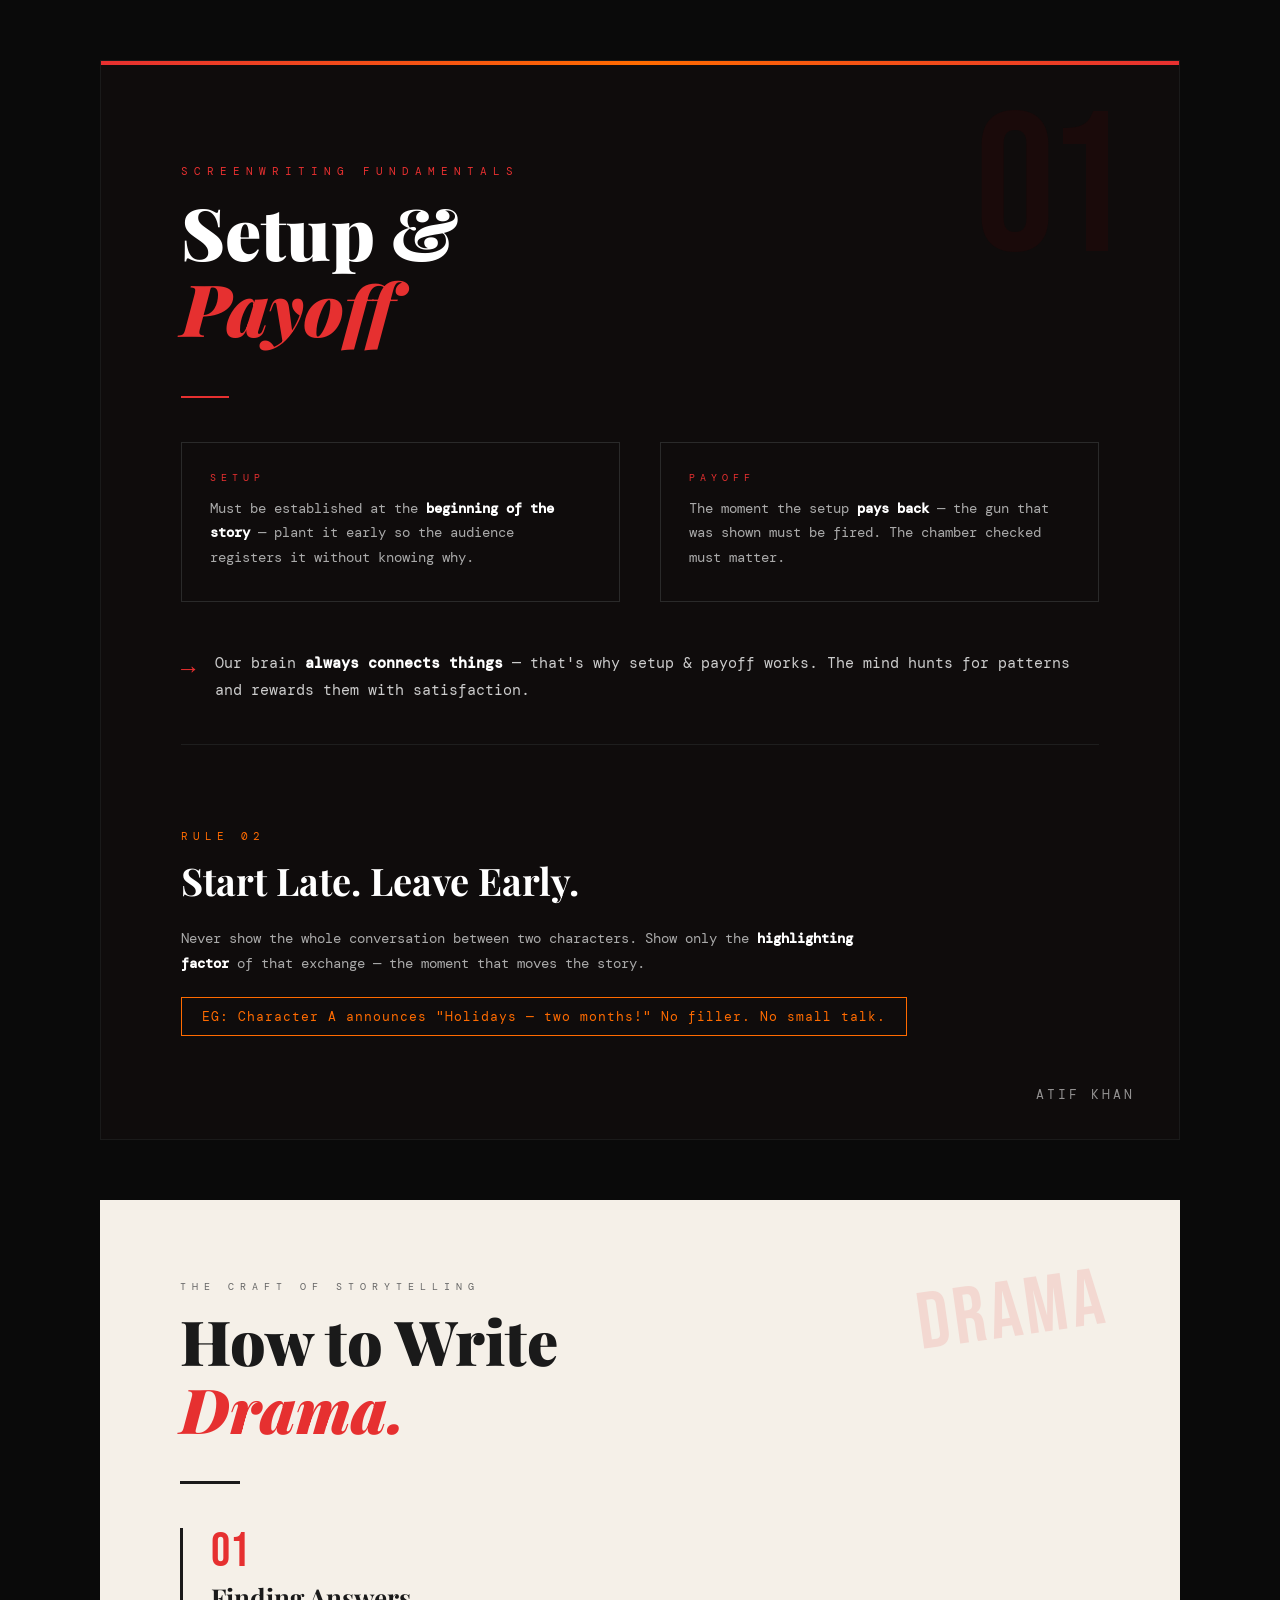
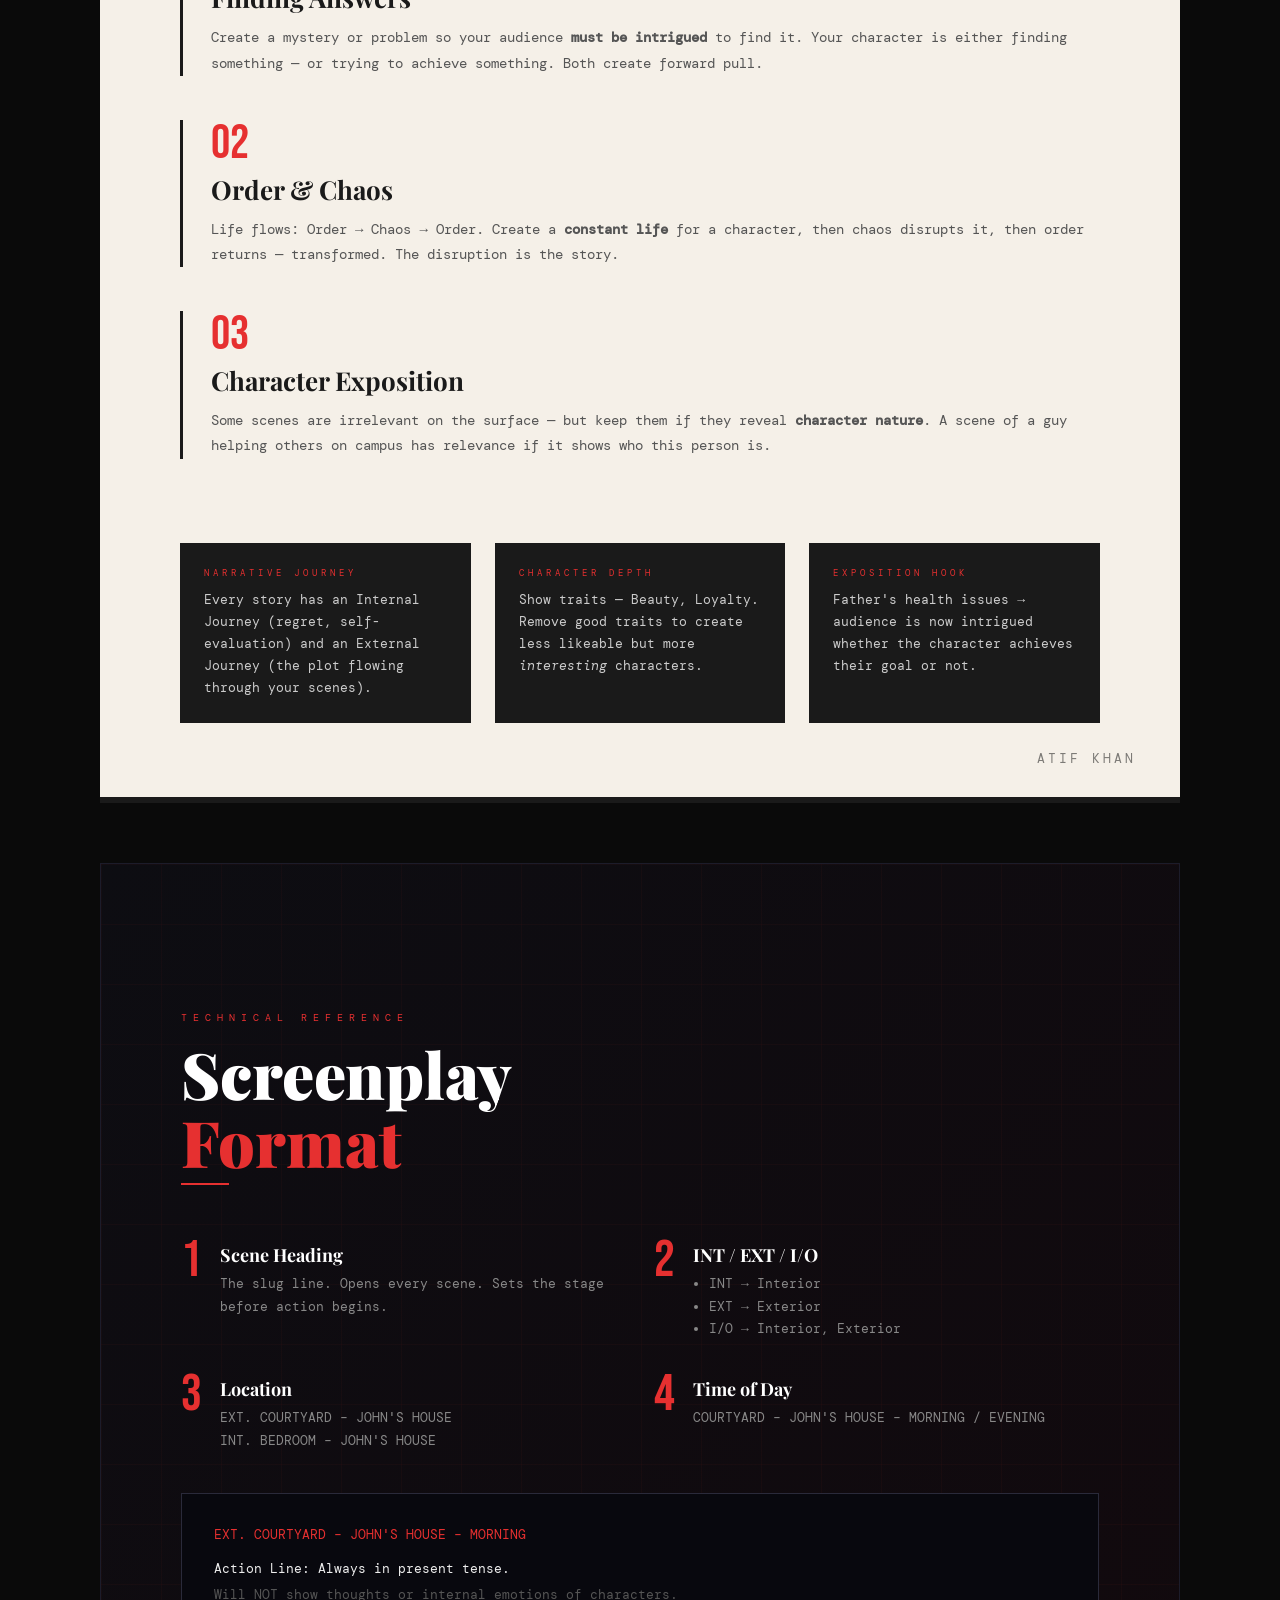
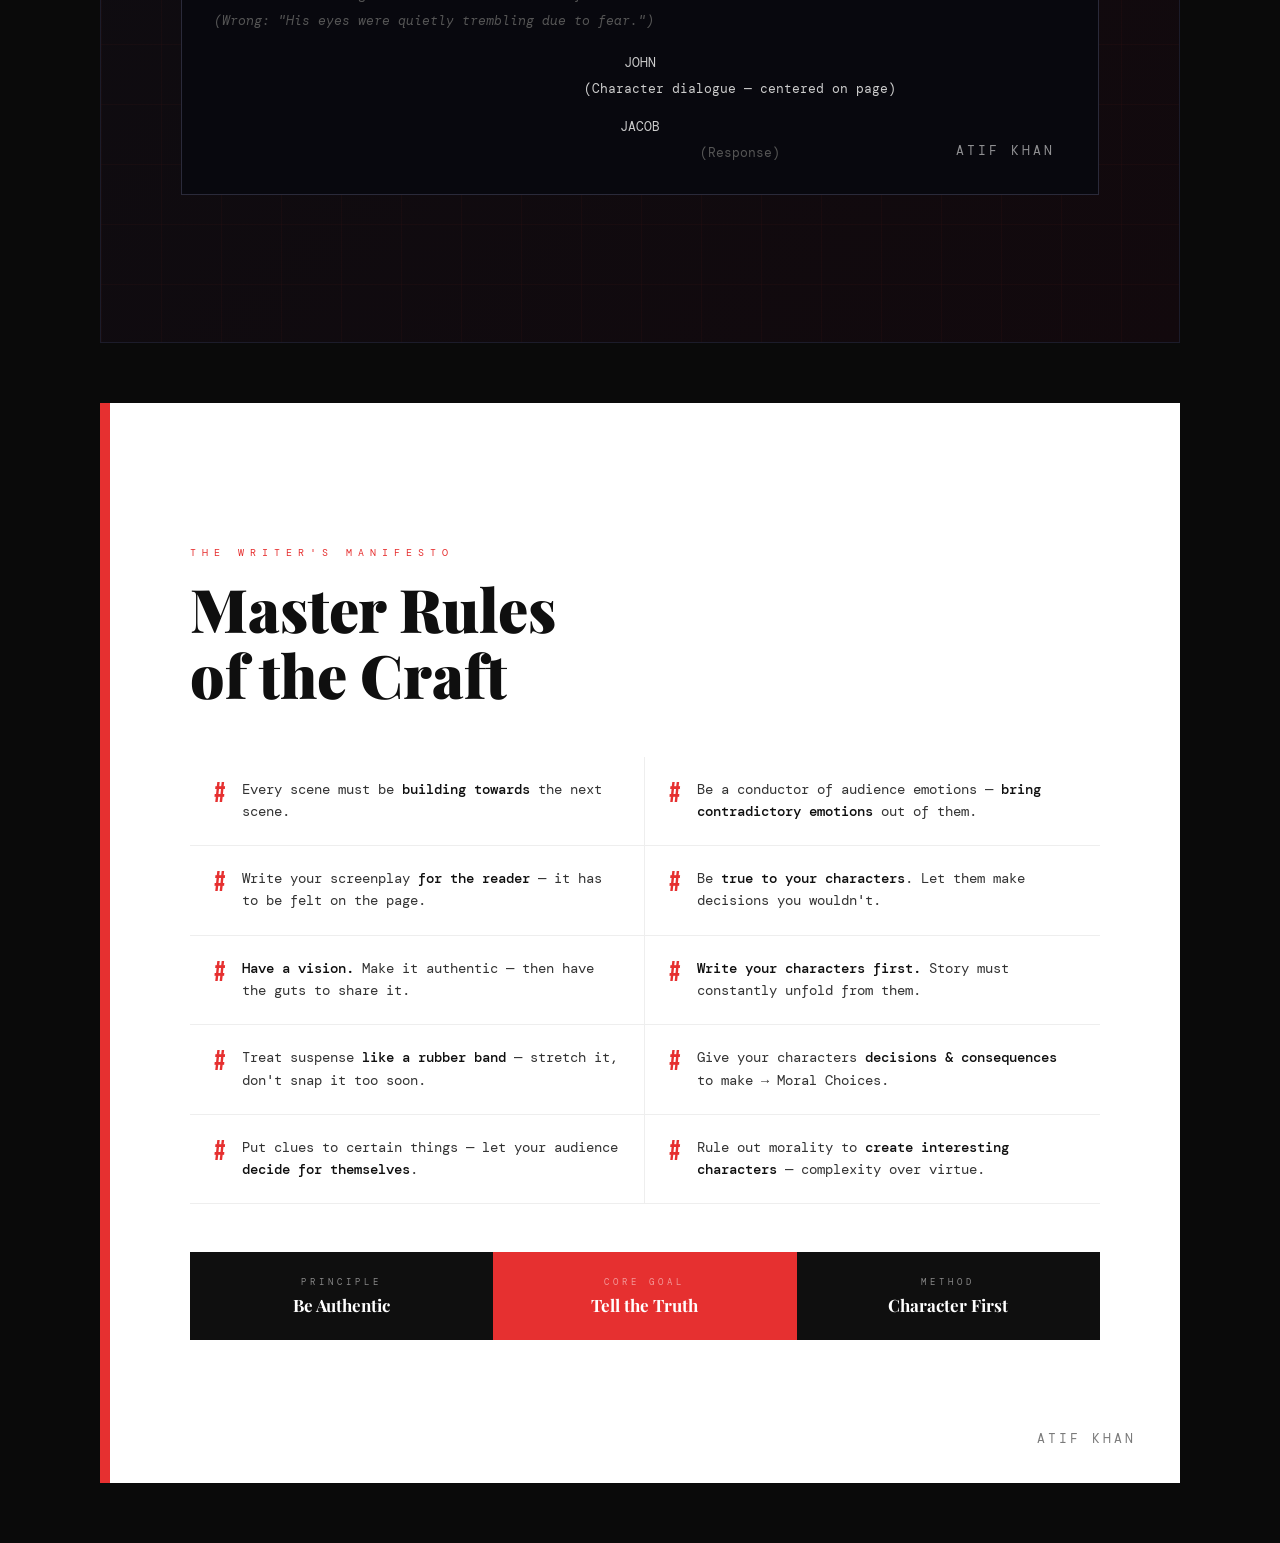
==== index.html @ c668ab64 "fix: move index to root" ====
<!DOCTYPE html>
<html lang="en">
<head>
<meta charset="UTF-8">
<meta name="viewport" content="width=device-width, initial-scale=1.0">
<title>Screenplay Notes 12</title>
<link href="https://fonts.googleapis.com/css2?family=Playfair+Display:ital,wght@0,700;0,900;1,700&family=DM+Mono:wght@300;400;500&family=Bebas+Neue&display=swap" rel="stylesheet">
<style>
  * { margin: 0; padding: 0; box-sizing: border-box; }

  body {
    background: #0a0a0a;
    display: flex;
    flex-direction: column;
    align-items: center;
    gap: 60px;
    padding: 60px 20px;
    font-family: 'DM Mono', monospace;
  }

  /* ── CARD BASE ── */
  .card {
    width: 1080px;
    min-height: 1080px;
    position: relative;
    overflow: hidden;
    display: flex;
    flex-direction: column;
    justify-content: center;
  }

  /* ── WATERMARK ── */
  .watermark {
    position: absolute;
    bottom: 36px;
    right: 44px;
    font-family: 'DM Mono', monospace;
    font-size: 13px;
    letter-spacing: 3px;
    text-transform: uppercase;
    opacity: 0.55;
    color: #fff;
  }

  /* ════════════════════════
     CARD 1 — SETUP & PAYOFF
  ════════════════════════ */
  .card1 {
    background: #0f0c0c;
    border: 1px solid #1a1a1a;
    padding: 80px;
  }

  .card1::before {
    content: '';
    position: absolute;
    top: 0; left: 0; right: 0;
    height: 4px;
    background: linear-gradient(90deg, #e63030, #ff6b00, #e63030);
  }

  .card1 .big-num {
    font-family: 'Bebas Neue', sans-serif;
    font-size: 200px;
    line-height: 1;
    color: #1a0a0a;
    position: absolute;
    top: 30px; right: 60px;
    letter-spacing: -8px;
    user-select: none;
  }

  .card1 .label {
    font-family: 'DM Mono', monospace;
    font-size: 11px;
    letter-spacing: 6px;
    text-transform: uppercase;
    color: #e63030;
    margin-bottom: 16px;
  }

  .card1 h1 {
    font-family: 'Playfair Display', serif;
    font-size: 72px;
    font-weight: 900;
    color: #fff;
    line-height: 1.05;
    margin-bottom: 50px;
  }

  .card1 h1 span { color: #e63030; font-style: italic; }

  .divider {
    width: 48px;
    height: 2px;
    background: #e63030;
    margin-bottom: 44px;
  }

  .two-col {
    display: grid;
    grid-template-columns: 1fr 1fr;
    gap: 40px;
    margin-bottom: 48px;
  }

  .box {
    border: 1px solid #2a2a2a;
    padding: 28px 28px 32px;
    position: relative;
  }

  .box .box-label {
    font-size: 10px;
    letter-spacing: 5px;
    text-transform: uppercase;
    color: #e63030;
    margin-bottom: 12px;
  }

  .box p {
    font-size: 14px;
    line-height: 1.75;
    color: #aaa;
  }

  .rule {
    border: none;
    border-top: 1px solid #1e1e1e;
    margin: 40px 0;
  }

  .insight {
    display: flex;
    align-items: flex-start;
    gap: 20px;
  }

  .insight .arrow {
    font-size: 24px;
    color: #e63030;
    margin-top: 2px;
    flex-shrink: 0;
  }

  .insight p {
    font-size: 15px;
    line-height: 1.8;
    color: #ccc;
  }

  .insight p strong { color: #fff; }

  /* sub-rule: start late / leave early */
  .card1 .sub-rule {
    margin-top: 44px;
  }

  .card1 .sub-rule .label2 {
    font-family: 'DM Mono', monospace;
    font-size: 11px;
    letter-spacing: 5px;
    text-transform: uppercase;
    color: #ff6b00;
    margin-bottom: 12px;
  }

  .card1 .sub-rule h2 {
    font-family: 'Playfair Display', serif;
    font-size: 38px;
    font-weight: 700;
    color: #fff;
    margin-bottom: 20px;
  }

  .card1 .sub-rule p {
    font-size: 14px;
    line-height: 1.8;
    color: #aaa;
    max-width: 720px;
  }

  .card1 .example-tag {
    display: inline-block;
    margin-top: 20px;
    padding: 10px 20px;
    border: 1px solid #ff6b00;
    font-size: 13px;
    color: #ff6b00;
    letter-spacing: 1px;
  }

  /* ════════════════════════
     CARD 2 — HOW TO WRITE DRAMA
  ════════════════════════ */
  .card2 {
    background: #f5f0e8;
    padding: 80px;
  }

  .card2::after {
    content: '';
    position: absolute;
    bottom: 0; left: 0;
    width: 100%;
    height: 6px;
    background: #1a1a1a;
  }

  .card2 .stamp {
    position: absolute;
    top: 64px; right: 72px;
    font-family: 'Bebas Neue', sans-serif;
    font-size: 80px;
    color: #e63030;
    opacity: 0.12;
    letter-spacing: 4px;
    transform: rotate(-8deg);
    user-select: none;
  }

  .card2 .label {
    font-family: 'DM Mono', monospace;
    font-size: 10px;
    letter-spacing: 6px;
    text-transform: uppercase;
    color: #666;
    margin-bottom: 14px;
  }

  .card2 h1 {
    font-family: 'Playfair Display', serif;
    font-size: 62px;
    font-weight: 900;
    color: #1a1a1a;
    line-height: 1.1;
    margin-bottom: 10px;
  }

  .card2 h1 em { color: #e63030; }

  .card2 .divider2 {
    width: 60px;
    height: 3px;
    background: #1a1a1a;
    margin: 28px 0 44px;
  }

  .method-block {
    margin-bottom: 44px;
    padding-left: 28px;
    border-left: 3px solid #1a1a1a;
  }

  .method-block .num {
    font-family: 'Bebas Neue', sans-serif;
    font-size: 48px;
    color: #e63030;
    line-height: 1;
    margin-bottom: 4px;
  }

  .method-block h3 {
    font-family: 'Playfair Display', serif;
    font-size: 26px;
    font-weight: 700;
    color: #1a1a1a;
    margin-bottom: 10px;
  }

  .method-block p {
    font-size: 14px;
    line-height: 1.8;
    color: #555;
  }

  .three-grid {
    display: grid;
    grid-template-columns: 1fr 1fr 1fr;
    gap: 24px;
    margin-top: 40px;
  }

  .mini-card {
    background: #1a1a1a;
    padding: 24px;
    color: #fff;
  }

  .mini-card .mc-label {
    font-size: 9px;
    letter-spacing: 4px;
    color: #e63030;
    text-transform: uppercase;
    margin-bottom: 10px;
  }

  .mini-card p {
    font-size: 13px;
    line-height: 1.7;
    color: #ccc;
  }

  .card2 .watermark { color: #1a1a1a; }

  /* ════════════════════════
     CARD 3 — SCREENPLAY FORMAT
  ════════════════════════ */
  .card3 {
    background: linear-gradient(135deg, #0d0d12 0%, #12090d 100%);
    padding: 80px;
    border: 1px solid #1c1c2a;
  }

  .card3 .grid-bg {
    position: absolute;
    inset: 0;
    background-image:
      linear-gradient(rgba(230,48,48,0.04) 1px, transparent 1px),
      linear-gradient(90deg, rgba(230,48,48,0.04) 1px, transparent 1px);
    background-size: 60px 60px;
  }

  .card3 .content { position: relative; z-index: 1; }

  .card3 .label {
    font-size: 10px;
    letter-spacing: 6px;
    color: #e63030;
    text-transform: uppercase;
    margin-bottom: 16px;
  }

  .card3 h1 {
    font-family: 'Playfair Display', serif;
    font-size: 64px;
    font-weight: 900;
    color: #fff;
    line-height: 1.05;
    margin-bottom: 8px;
  }

  .card3 h1 span { color: #e63030; }

  .card3 .divider { margin-bottom: 50px; }

  .format-row {
    display: grid;
    grid-template-columns: 1fr 1fr;
    gap: 28px;
    margin-bottom: 28px;
  }

  .format-item {
    display: flex;
    gap: 18px;
    align-items: flex-start;
  }

  .fi-num {
    font-family: 'Bebas Neue', sans-serif;
    font-size: 52px;
    color: #e63030;
    line-height: 1;
    flex-shrink: 0;
  }

  .fi-body h4 {
    font-family: 'Playfair Display', serif;
    font-size: 18px;
    font-weight: 700;
    color: #fff;
    margin-bottom: 6px;
    margin-top: 8px;
  }

  .fi-body p, .fi-body ul {
    font-size: 13px;
    line-height: 1.75;
    color: #888;
  }

  .fi-body ul { padding-left: 16px; }

  .terminal-box {
    margin-top: 40px;
    border: 1px solid #2a2a3a;
    background: #08080e;
    padding: 28px 32px;
    font-family: 'DM Mono', monospace;
    font-size: 13px;
    color: #888;
    line-height: 2;
  }

  .terminal-box .t-red { color: #e63030; }
  .terminal-box .t-white { color: #eee; }
  .terminal-box .t-center { text-align: center; color: #ccc; }
  .terminal-box .t-indent { padding-left: 120px; }

  /* ════════════════════════
     CARD 4 — MASTER RULES
  ════════════════════════ */
  .card4 {
    background: #fff;
    padding: 80px;
    border-left: 10px solid #e63030;
  }

  .card4 .label {
    font-size: 10px;
    letter-spacing: 6px;
    color: #e63030;
    text-transform: uppercase;
    margin-bottom: 16px;
  }

  .card4 h1 {
    font-family: 'Playfair Display', serif;
    font-size: 60px;
    font-weight: 900;
    color: #0f0f0f;
    line-height: 1.1;
    margin-bottom: 50px;
  }

  .rule-list {
    display: grid;
    grid-template-columns: 1fr 1fr;
    gap: 0;
  }

  .rule-item {
    display: flex;
    align-items: flex-start;
    gap: 16px;
    padding: 22px 24px;
    border-bottom: 1px solid #eee;
    border-right: 1px solid #eee;
  }

  .rule-item:nth-child(2n) { border-right: none; }

  .rule-item .hash {
    font-family: 'Bebas Neue', sans-serif;
    font-size: 28px;
    color: #e63030;
    flex-shrink: 0;
    margin-top: -2px;
  }

  .rule-item p {
    font-size: 13.5px;
    line-height: 1.65;
    color: #333;
  }

  .rule-item p strong { color: #0f0f0f; font-weight: 500; }

  .card4 .bottom-bar {
    margin-top: 48px;
    display: flex;
    gap: 0;
  }

  .bbar-item {
    flex: 1;
    background: #0f0f0f;
    padding: 24px;
    text-align: center;
  }

  .bbar-item:nth-child(2) { background: #e63030; }

  .bbar-item .bi-label {
    font-size: 9px;
    letter-spacing: 4px;
    color: rgba(255,255,255,0.5);
    text-transform: uppercase;
    margin-bottom: 6px;
  }

  .bbar-item .bi-val {
    font-family: 'Playfair Display', serif;
    font-size: 17px;
    font-weight: 700;
    color: #fff;
  }

  .card4 .watermark { color: #0f0f0f; }
</style>
</head>
<body>

<!-- ═══════════════════════════════════ -->
<!-- CARD 1: SETUP & PAYOFF             -->
<!-- ═══════════════════════════════════ -->
<div class="card card1" id="card1">
  <div class="big-num">01</div>
  <div class="label">Screenwriting Fundamentals</div>
  <h1>Setup &amp;<br><span>Pay&shy;off</span></h1>
  <div class="divider"></div>
  <div class="two-col">
    <div class="box">
      <div class="box-label">Setup</div>
      <p>Must be established at the <strong style="color:#fff">beginning of the story</strong> — plant it early so the audience registers it without knowing why.</p>
    </div>
    <div class="box">
      <div class="box-label">Payoff</div>
      <p>The moment the setup <strong style="color:#fff">pays back</strong> — the gun that was shown must be fired. The chamber checked must matter.</p>
    </div>
  </div>
  <div class="insight">
    <div class="arrow">→</div>
    <p>Our brain <strong>always connects things</strong> — that's why setup &amp; payoff works. The mind hunts for patterns and rewards them with satisfaction.</p>
  </div>
  <hr class="rule">
  <div class="sub-rule">
    <div class="label2">Rule 02</div>
    <h2>Start Late. Leave Early.</h2>
    <p>Never show the whole conversation between two characters. Show only the <strong style="color:#fff">highlighting factor</strong> of that exchange — the moment that moves the story.</p>
    <div class="example-tag">EG: Character A announces "Holidays — two months!" No filler. No small talk.</div>
  </div>
  <div class="watermark">Atif Khan</div>
</div>

<!-- ═══════════════════════════════════ -->
<!-- CARD 2: HOW TO WRITE DRAMA         -->
<!-- ═══════════════════════════════════ -->
<div class="card card2" id="card2">
  <div class="stamp">DRAMA</div>
  <div class="label">The Craft of Storytelling</div>
  <h1>How to Write<br><em>Drama.</em></h1>
  <div class="divider2"></div>

  <div class="method-block">
    <div class="num">01</div>
    <h3>Finding Answers</h3>
    <p>Create a mystery or problem so your audience <strong>must be intrigued</strong> to find it. Your character is either finding something — or trying to achieve something. Both create forward pull.</p>
  </div>

  <div class="method-block">
    <div class="num">02</div>
    <h3>Order &amp; Chaos</h3>
    <p>Life flows: Order → Chaos → Order. Create a <strong>constant life</strong> for a character, then chaos disrupts it, then order returns — transformed. The disruption is the story.</p>
  </div>

  <div class="method-block">
    <div class="num">03</div>
    <h3>Character Exposition</h3>
    <p>Some scenes are irrelevant on the surface — but keep them if they reveal <strong>character nature</strong>. A scene of a guy helping others on campus has relevance if it shows who this person is.</p>
  </div>

  <div class="three-grid">
    <div class="mini-card">
      <div class="mc-label">Narrative Journey</div>
      <p>Every story has an Internal Journey (regret, self-evaluation) and an External Journey (the plot flowing through your scenes).</p>
    </div>
    <div class="mini-card">
      <div class="mc-label">Character Depth</div>
      <p>Show traits — Beauty, Loyalty. Remove good traits to create less likeable but more <em>interesting</em> characters.</p>
    </div>
    <div class="mini-card">
      <div class="mc-label">Exposition Hook</div>
      <p>Father's health issues → audience is now intrigued whether the character achieves their goal or not.</p>
    </div>
  </div>
  <div class="watermark" style="color:#1a1a1a">Atif Khan</div>
</div>

<!-- ═══════════════════════════════════ -->
<!-- CARD 3: SCREENPLAY FORMAT          -->
<!-- ═══════════════════════════════════ -->
<div class="card card3" id="card3">
  <div class="grid-bg"></div>
  <div class="content">
    <div class="label">Technical Reference</div>
    <h1>Screenplay<br><span>Format</span></h1>
    <div class="divider"></div>

    <div class="format-row">
      <div class="format-item">
        <div class="fi-num">1</div>
        <div class="fi-body">
          <h4>Scene Heading</h4>
          <p>The slug line. Opens every scene. Sets the stage before action begins.</p>
        </div>
      </div>
      <div class="format-item">
        <div class="fi-num">2</div>
        <div class="fi-body">
          <h4>INT / EXT / I/O</h4>
          <ul>
            <li>INT → Interior</li>
            <li>EXT → Exterior</li>
            <li>I/O → Interior, Exterior</li>
          </ul>
        </div>
      </div>
    </div>

    <div class="format-row">
      <div class="format-item">
        <div class="fi-num">3</div>
        <div class="fi-body">
          <h4>Location</h4>
          <p>EXT. COURTYARD – JOHN'S HOUSE<br>INT. BEDROOM – JOHN'S HOUSE</p>
        </div>
      </div>
      <div class="format-item">
        <div class="fi-num">4</div>
        <div class="fi-body">
          <h4>Time of Day</h4>
          <p>COURTYARD – JOHN'S HOUSE – MORNING / EVENING</p>
        </div>
      </div>
    </div>

    <div class="terminal-box">
      <div class="t-red">EXT. COURTYARD – JOHN'S HOUSE – MORNING</div>
      <div class="t-white" style="margin-top:8px">Action Line: Always in present tense.</div>
      <div style="color:#555">Will NOT show thoughts or internal emotions of characters.</div>
      <div style="color:#555; font-style:italic">(Wrong: "His eyes were quietly trembling due to fear.")</div>
      <div style="margin-top:16px" class="t-center">JOHN</div>
      <div class="t-center t-indent" style="color:#ccc; padding-left:200px">(Character dialogue — centered on page)</div>
      <div style="margin-top:12px" class="t-center">JACOB</div>
      <div class="t-center" style="color:#555; padding-left:200px">(Response)</div>
    </div>
    <div class="watermark">Atif Khan</div>
  </div>
</div>

<!-- ═══════════════════════════════════ -->
<!-- CARD 4: MASTER RULES               -->
<!-- ═══════════════════════════════════ -->
<div class="card card4" id="card4">
  <div class="label">The Writer's Manifesto</div>
  <h1>Master Rules<br>of the Craft</h1>

  <div class="rule-list">
    <div class="rule-item">
      <div class="hash">#</div>
      <p>Every scene must be <strong>building towards</strong> the next scene.</p>
    </div>
    <div class="rule-item">
      <div class="hash">#</div>
      <p>Be a conductor of audience emotions — <strong>bring contradictory emotions</strong> out of them.</p>
    </div>
    <div class="rule-item">
      <div class="hash">#</div>
      <p>Write your screenplay <strong>for the reader</strong> — it has to be felt on the page.</p>
    </div>
    <div class="rule-item">
      <div class="hash">#</div>
      <p>Be <strong>true to your characters</strong>. Let them make decisions you wouldn't.</p>
    </div>
    <div class="rule-item">
      <div class="hash">#</div>
      <p><strong>Have a vision.</strong> Make it authentic — then have the guts to share it.</p>
    </div>
    <div class="rule-item">
      <div class="hash">#</div>
      <p><strong>Write your characters first.</strong> Story must constantly unfold from them.</p>
    </div>
    <div class="rule-item">
      <div class="hash">#</div>
      <p>Treat suspense <strong>like a rubber band</strong> — stretch it, don't snap it too soon.</p>
    </div>
    <div class="rule-item">
      <div class="hash">#</div>
      <p>Give your characters <strong>decisions &amp; consequences</strong> to make → Moral Choices.</p>
    </div>
    <div class="rule-item">
      <div class="hash">#</div>
      <p>Put clues to certain things — let your audience <strong>decide for themselves</strong>.</p>
    </div>
    <div class="rule-item">
      <div class="hash">#</div>
      <p>Rule out morality to <strong>create interesting characters</strong> — complexity over virtue.</p>
    </div>
  </div>

  <div class="bottom-bar">
    <div class="bbar-item">
      <div class="bi-label">Principle</div>
      <div class="bi-val">Be Authentic</div>
    </div>
    <div class="bbar-item">
      <div class="bi-label">Core Goal</div>
      <div class="bi-val">Tell the Truth</div>
    </div>
    <div class="bbar-item">
      <div class="bi-label">Method</div>
      <div class="bi-val">Character First</div>
    </div>
  </div>

  <div class="watermark" style="color:#0f0f0f">Atif Khan</div>
</div>

</body>
</html>
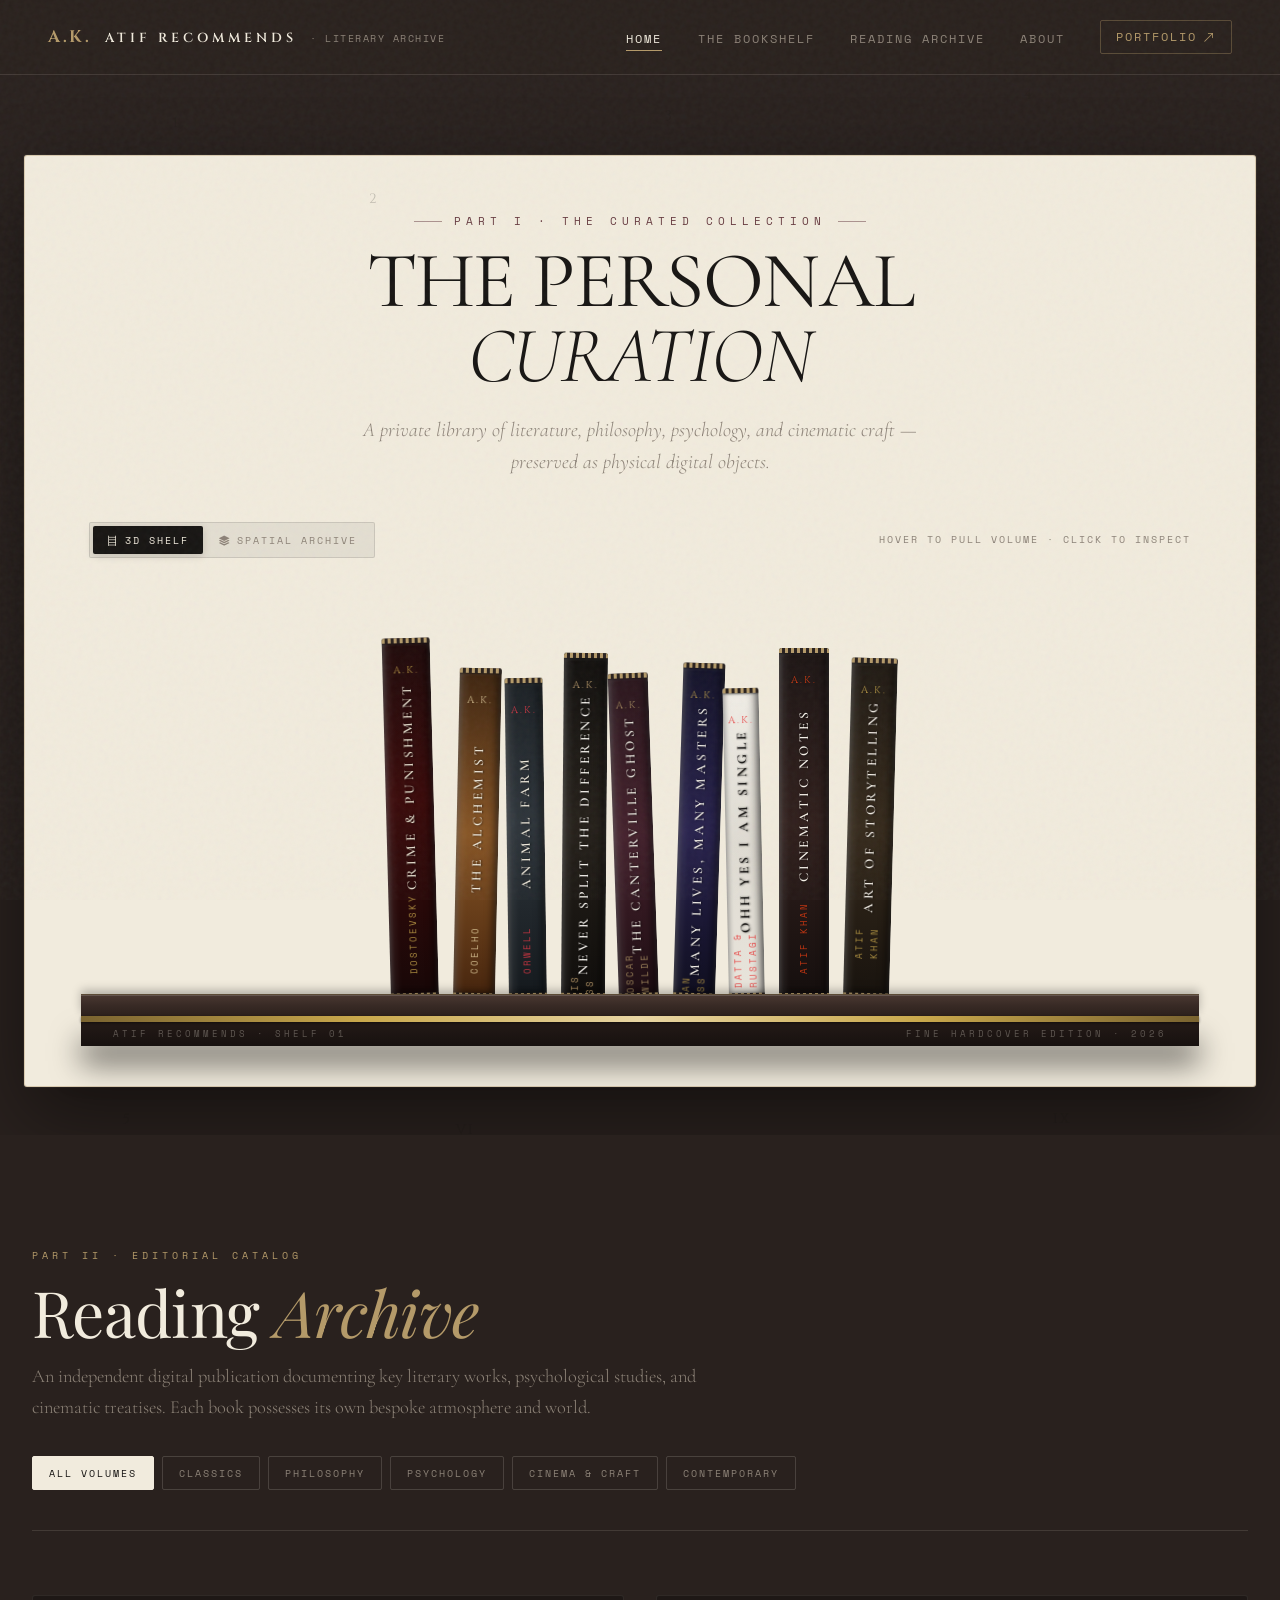
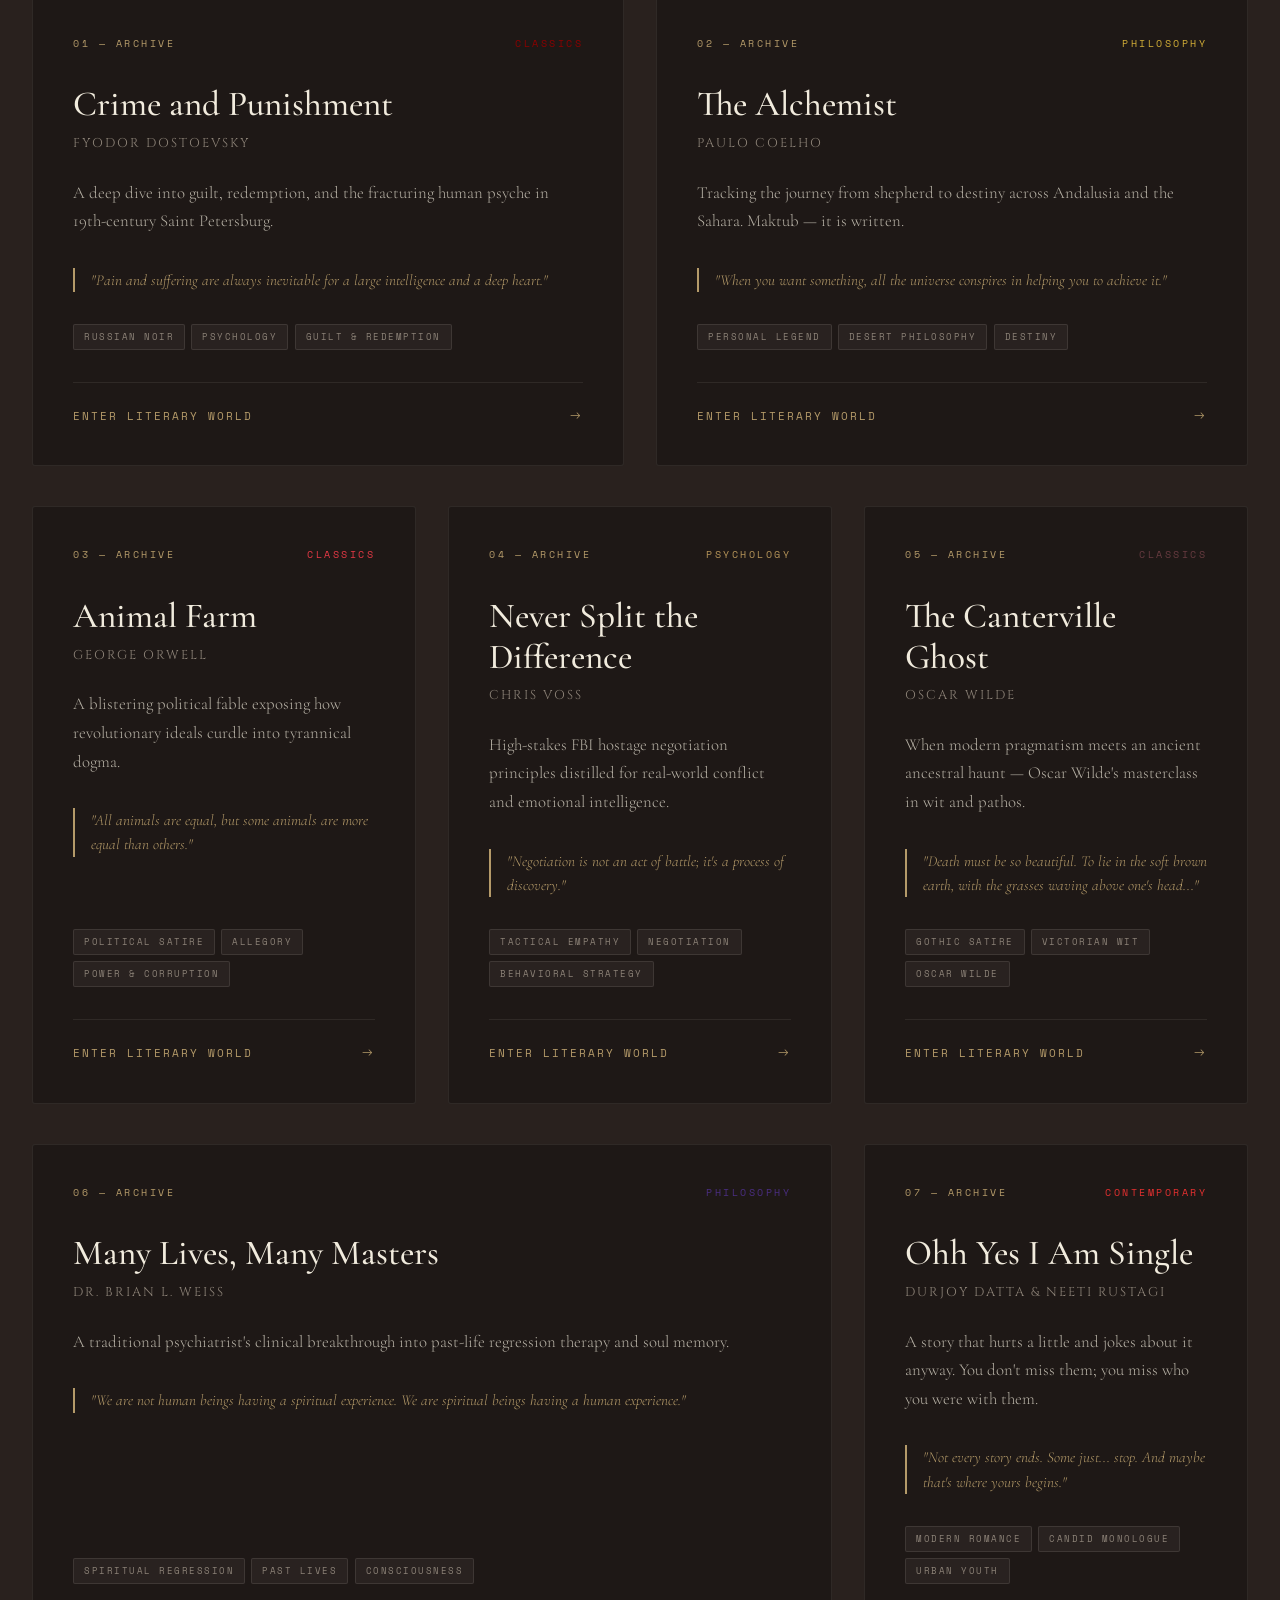
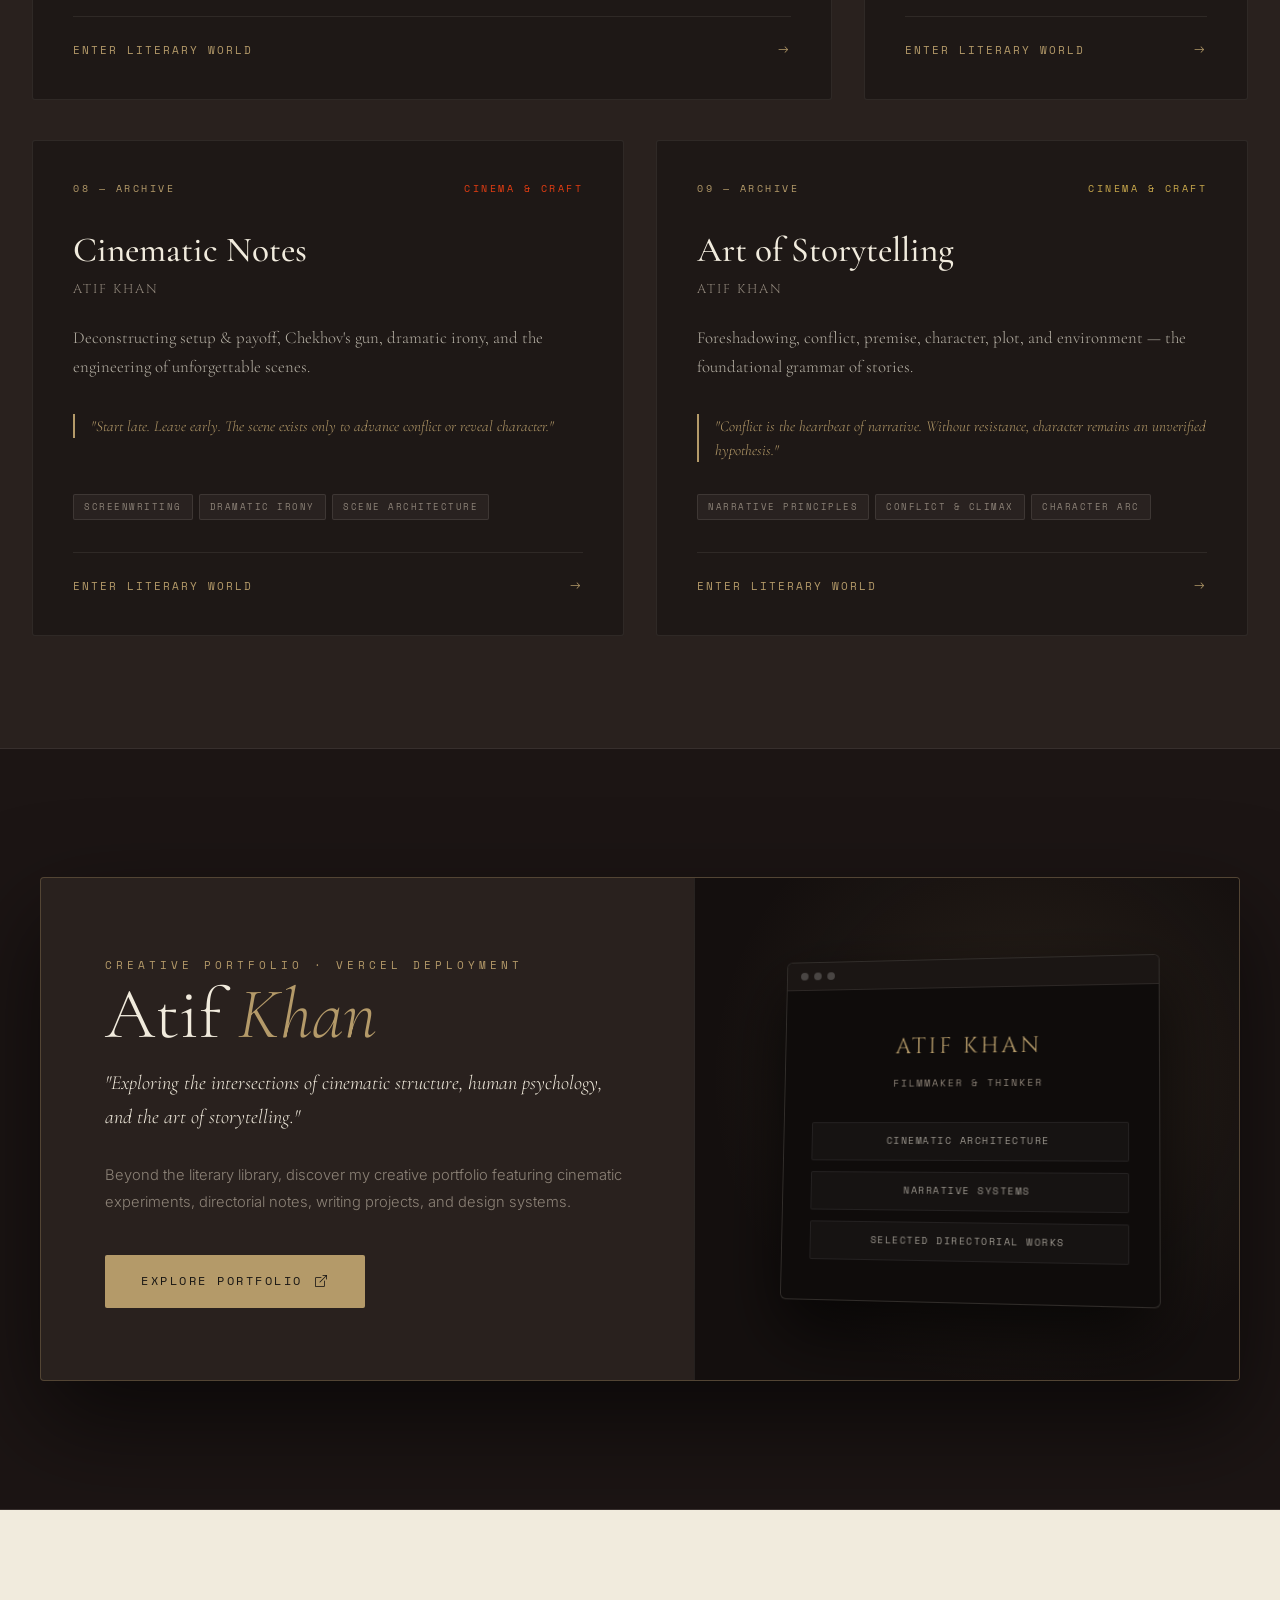
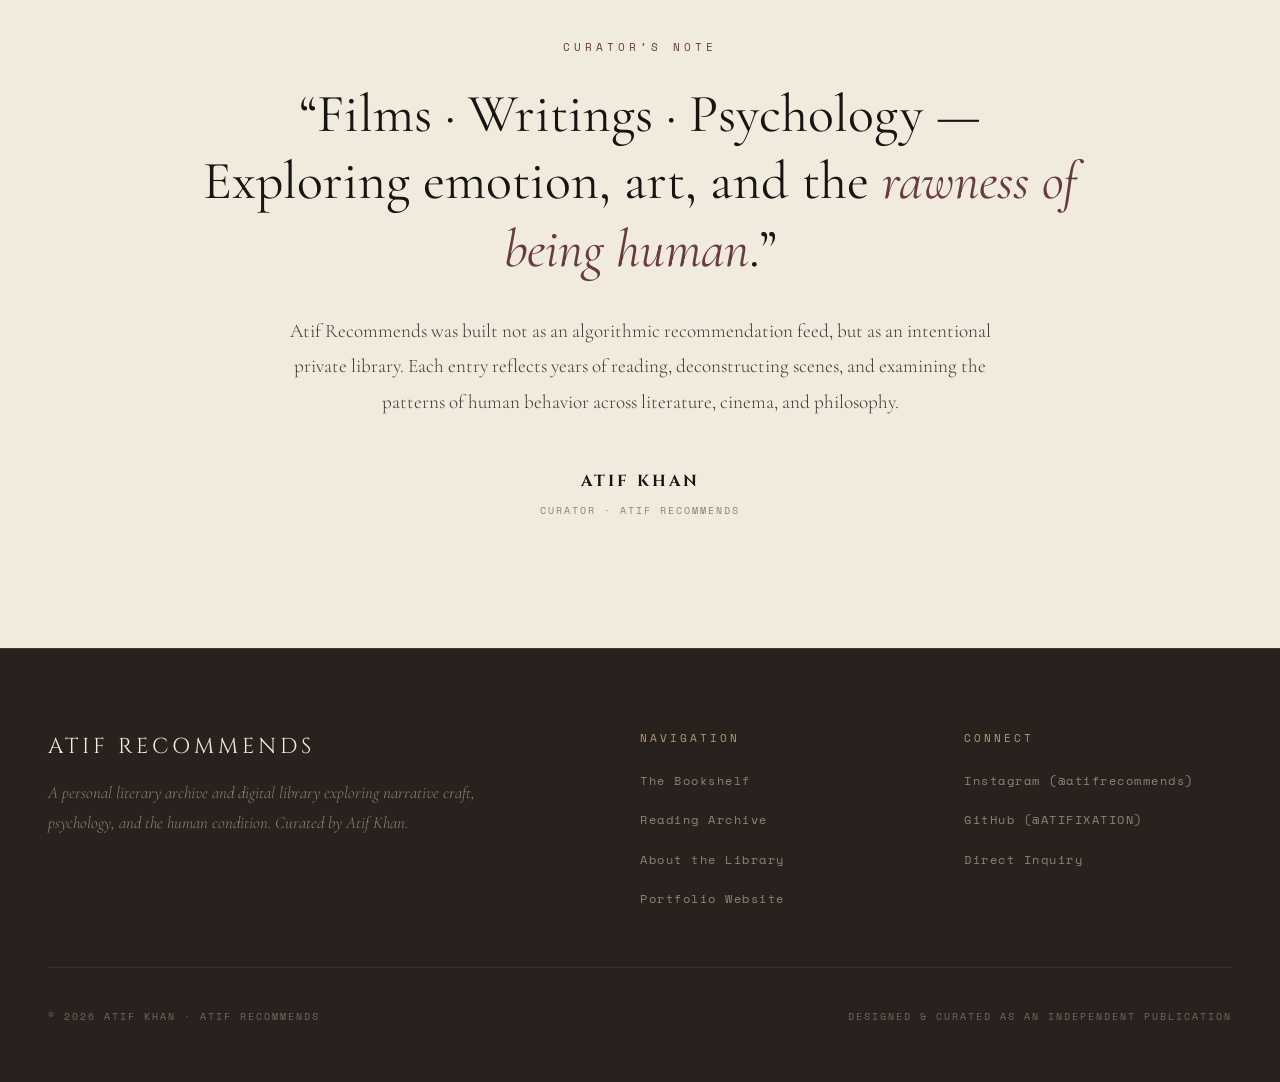
==== commit a6b88d2b: "feat: build interactive Atif Recommends literary library" ====
--- a/index.html
+++ b/index.html
@@ -1,702 +1,302 @@
 <!DOCTYPE html>
 <html lang="en">
 <head>
-<meta charset="UTF-8">
-<meta name="viewport" content="width=device-width, initial-scale=1.0">
-<title>Screenplay Notes 12</title>
-<link href="https://fonts.googleapis.com/css2?family=Playfair+Display:ital,wght@0,700;0,900;1,700&family=DM+Mono:wght@300;400;500&family=Bebas+Neue&display=swap" rel="stylesheet">
-<style>
-  * { margin: 0; padding: 0; box-sizing: border-box; }
-
-  body {
-    background: #0a0a0a;
-    display: flex;
-    flex-direction: column;
-    align-items: center;
-    gap: 60px;
-    padding: 60px 20px;
-    font-family: 'DM Mono', monospace;
-  }
-
-  /* ── CARD BASE ── */
-  .card {
-    width: 1080px;
-    min-height: 1080px;
-    position: relative;
-    overflow: hidden;
-    display: flex;
-    flex-direction: column;
-    justify-content: center;
-  }
-
-  /* ── WATERMARK ── */
-  .watermark {
-    position: absolute;
-    bottom: 36px;
-    right: 44px;
-    font-family: 'DM Mono', monospace;
-    font-size: 13px;
-    letter-spacing: 3px;
-    text-transform: uppercase;
-    opacity: 0.55;
-    color: #fff;
-  }
-
-  /* ════════════════════════
-     CARD 1 — SETUP & PAYOFF
-  ════════════════════════ */
-  .card1 {
-    background: #0f0c0c;
-    border: 1px solid #1a1a1a;
-    padding: 80px;
-  }
-
-  .card1::before {
-    content: '';
-    position: absolute;
-    top: 0; left: 0; right: 0;
-    height: 4px;
-    background: linear-gradient(90deg, #e63030, #ff6b00, #e63030);
-  }
-
-  .card1 .big-num {
-    font-family: 'Bebas Neue', sans-serif;
-    font-size: 200px;
-    line-height: 1;
-    color: #1a0a0a;
-    position: absolute;
-    top: 30px; right: 60px;
-    letter-spacing: -8px;
-    user-select: none;
-  }
-
-  .card1 .label {
-    font-family: 'DM Mono', monospace;
-    font-size: 11px;
-    letter-spacing: 6px;
-    text-transform: uppercase;
-    color: #e63030;
-    margin-bottom: 16px;
-  }
-
-  .card1 h1 {
-    font-family: 'Playfair Display', serif;
-    font-size: 72px;
-    font-weight: 900;
-    color: #fff;
-    line-height: 1.05;
-    margin-bottom: 50px;
-  }
-
-  .card1 h1 span { color: #e63030; font-style: italic; }
-
-  .divider {
-    width: 48px;
-    height: 2px;
-    background: #e63030;
-    margin-bottom: 44px;
-  }
-
-  .two-col {
-    display: grid;
-    grid-template-columns: 1fr 1fr;
-    gap: 40px;
-    margin-bottom: 48px;
-  }
-
-  .box {
-    border: 1px solid #2a2a2a;
-    padding: 28px 28px 32px;
-    position: relative;
-  }
-
-  .box .box-label {
-    font-size: 10px;
-    letter-spacing: 5px;
-    text-transform: uppercase;
-    color: #e63030;
-    margin-bottom: 12px;
-  }
-
-  .box p {
-    font-size: 14px;
-    line-height: 1.75;
-    color: #aaa;
-  }
-
-  .rule {
-    border: none;
-    border-top: 1px solid #1e1e1e;
-    margin: 40px 0;
-  }
-
-  .insight {
-    display: flex;
-    align-items: flex-start;
-    gap: 20px;
-  }
-
-  .insight .arrow {
-    font-size: 24px;
-    color: #e63030;
-    margin-top: 2px;
-    flex-shrink: 0;
-  }
-
-  .insight p {
-    font-size: 15px;
-    line-height: 1.8;
-    color: #ccc;
-  }
-
-  .insight p strong { color: #fff; }
-
-  /* sub-rule: start late / leave early */
-  .card1 .sub-rule {
-    margin-top: 44px;
-  }
-
-  .card1 .sub-rule .label2 {
-    font-family: 'DM Mono', monospace;
-    font-size: 11px;
-    letter-spacing: 5px;
-    text-transform: uppercase;
-    color: #ff6b00;
-    margin-bottom: 12px;
-  }
-
-  .card1 .sub-rule h2 {
-    font-family: 'Playfair Display', serif;
-    font-size: 38px;
-    font-weight: 700;
-    color: #fff;
-    margin-bottom: 20px;
-  }
-
-  .card1 .sub-rule p {
-    font-size: 14px;
-    line-height: 1.8;
-    color: #aaa;
-    max-width: 720px;
-  }
-
-  .card1 .example-tag {
-    display: inline-block;
-    margin-top: 20px;
-    padding: 10px 20px;
-    border: 1px solid #ff6b00;
-    font-size: 13px;
-    color: #ff6b00;
-    letter-spacing: 1px;
-  }
-
-  /* ════════════════════════
-     CARD 2 — HOW TO WRITE DRAMA
-  ════════════════════════ */
-  .card2 {
-    background: #f5f0e8;
-    padding: 80px;
-  }
-
-  .card2::after {
-    content: '';
-    position: absolute;
-    bottom: 0; left: 0;
-    width: 100%;
-    height: 6px;
-    background: #1a1a1a;
-  }
-
-  .card2 .stamp {
-    position: absolute;
-    top: 64px; right: 72px;
-    font-family: 'Bebas Neue', sans-serif;
-    font-size: 80px;
-    color: #e63030;
-    opacity: 0.12;
-    letter-spacing: 4px;
-    transform: rotate(-8deg);
-    user-select: none;
-  }
-
-  .card2 .label {
-    font-family: 'DM Mono', monospace;
-    font-size: 10px;
-    letter-spacing: 6px;
-    text-transform: uppercase;
-    color: #666;
-    margin-bottom: 14px;
-  }
-
-  .card2 h1 {
-    font-family: 'Playfair Display', serif;
-    font-size: 62px;
-    font-weight: 900;
-    color: #1a1a1a;
-    line-height: 1.1;
-    margin-bottom: 10px;
-  }
-
-  .card2 h1 em { color: #e63030; }
-
-  .card2 .divider2 {
-    width: 60px;
-    height: 3px;
-    background: #1a1a1a;
-    margin: 28px 0 44px;
-  }
-
-  .method-block {
-    margin-bottom: 44px;
-    padding-left: 28px;
-    border-left: 3px solid #1a1a1a;
-  }
-
-  .method-block .num {
-    font-family: 'Bebas Neue', sans-serif;
-    font-size: 48px;
-    color: #e63030;
-    line-height: 1;
-    margin-bottom: 4px;
-  }
-
-  .method-block h3 {
-    font-family: 'Playfair Display', serif;
-    font-size: 26px;
-    font-weight: 700;
-    color: #1a1a1a;
-    margin-bottom: 10px;
-  }
-
-  .method-block p {
-    font-size: 14px;
-    line-height: 1.8;
-    color: #555;
-  }
-
-  .three-grid {
-    display: grid;
-    grid-template-columns: 1fr 1fr 1fr;
-    gap: 24px;
-    margin-top: 40px;
-  }
-
-  .mini-card {
-    background: #1a1a1a;
-    padding: 24px;
-    color: #fff;
-  }
-
-  .mini-card .mc-label {
-    font-size: 9px;
-    letter-spacing: 4px;
-    color: #e63030;
-    text-transform: uppercase;
-    margin-bottom: 10px;
-  }
-
-  .mini-card p {
-    font-size: 13px;
-    line-height: 1.7;
-    color: #ccc;
-  }
-
-  .card2 .watermark { color: #1a1a1a; }
-
-  /* ════════════════════════
-     CARD 3 — SCREENPLAY FORMAT
-  ════════════════════════ */
-  .card3 {
-    background: linear-gradient(135deg, #0d0d12 0%, #12090d 100%);
-    padding: 80px;
-    border: 1px solid #1c1c2a;
-  }
-
-  .card3 .grid-bg {
-    position: absolute;
-    inset: 0;
-    background-image:
-      linear-gradient(rgba(230,48,48,0.04) 1px, transparent 1px),
-      linear-gradient(90deg, rgba(230,48,48,0.04) 1px, transparent 1px);
-    background-size: 60px 60px;
-  }
-
-  .card3 .content { position: relative; z-index: 1; }
-
-  .card3 .label {
-    font-size: 10px;
-    letter-spacing: 6px;
-    color: #e63030;
-    text-transform: uppercase;
-    margin-bottom: 16px;
-  }
-
-  .card3 h1 {
-    font-family: 'Playfair Display', serif;
-    font-size: 64px;
-    font-weight: 900;
-    color: #fff;
-    line-height: 1.05;
-    margin-bottom: 8px;
-  }
-
-  .card3 h1 span { color: #e63030; }
-
-  .card3 .divider { margin-bottom: 50px; }
-
-  .format-row {
-    display: grid;
-    grid-template-columns: 1fr 1fr;
-    gap: 28px;
-    margin-bottom: 28px;
-  }
-
-  .format-item {
-    display: flex;
-    gap: 18px;
-    align-items: flex-start;
-  }
-
-  .fi-num {
-    font-family: 'Bebas Neue', sans-serif;
-    font-size: 52px;
-    color: #e63030;
-    line-height: 1;
-    flex-shrink: 0;
-  }
-
-  .fi-body h4 {
-    font-family: 'Playfair Display', serif;
-    font-size: 18px;
-    font-weight: 700;
-    color: #fff;
-    margin-bottom: 6px;
-    margin-top: 8px;
-  }
-
-  .fi-body p, .fi-body ul {
-    font-size: 13px;
-    line-height: 1.75;
-    color: #888;
-  }
-
-  .fi-body ul { padding-left: 16px; }
-
-  .terminal-box {
-    margin-top: 40px;
-    border: 1px solid #2a2a3a;
-    background: #08080e;
-    padding: 28px 32px;
-    font-family: 'DM Mono', monospace;
-    font-size: 13px;
-    color: #888;
-    line-height: 2;
-  }
-
-  .terminal-box .t-red { color: #e63030; }
-  .terminal-box .t-white { color: #eee; }
-  .terminal-box .t-center { text-align: center; color: #ccc; }
-  .terminal-box .t-indent { padding-left: 120px; }
-
-  /* ════════════════════════
-     CARD 4 — MASTER RULES
-  ════════════════════════ */
-  .card4 {
-    background: #fff;
-    padding: 80px;
-    border-left: 10px solid #e63030;
-  }
-
-  .card4 .label {
-    font-size: 10px;
-    letter-spacing: 6px;
-    color: #e63030;
-    text-transform: uppercase;
-    margin-bottom: 16px;
-  }
-
-  .card4 h1 {
-    font-family: 'Playfair Display', serif;
-    font-size: 60px;
-    font-weight: 900;
-    color: #0f0f0f;
-    line-height: 1.1;
-    margin-bottom: 50px;
-  }
-
-  .rule-list {
-    display: grid;
-    grid-template-columns: 1fr 1fr;
-    gap: 0;
-  }
-
-  .rule-item {
-    display: flex;
-    align-items: flex-start;
-    gap: 16px;
-    padding: 22px 24px;
-    border-bottom: 1px solid #eee;
-    border-right: 1px solid #eee;
-  }
-
-  .rule-item:nth-child(2n) { border-right: none; }
-
-  .rule-item .hash {
-    font-family: 'Bebas Neue', sans-serif;
-    font-size: 28px;
-    color: #e63030;
-    flex-shrink: 0;
-    margin-top: -2px;
-  }
-
-  .rule-item p {
-    font-size: 13.5px;
-    line-height: 1.65;
-    color: #333;
-  }
-
-  .rule-item p strong { color: #0f0f0f; font-weight: 500; }
-
-  .card4 .bottom-bar {
-    margin-top: 48px;
-    display: flex;
-    gap: 0;
-  }
-
-  .bbar-item {
-    flex: 1;
-    background: #0f0f0f;
-    padding: 24px;
-    text-align: center;
-  }
-
-  .bbar-item:nth-child(2) { background: #e63030; }
-
-  .bbar-item .bi-label {
-    font-size: 9px;
-    letter-spacing: 4px;
-    color: rgba(255,255,255,0.5);
-    text-transform: uppercase;
-    margin-bottom: 6px;
-  }
-
-  .bbar-item .bi-val {
-    font-family: 'Playfair Display', serif;
-    font-size: 17px;
-    font-weight: 700;
-    color: #fff;
-  }
-
-  .card4 .watermark { color: #0f0f0f; }
-</style>
+  <meta charset="UTF-8">
+  <meta name="viewport" content="width=device-width, initial-scale=1.0">
+  <title>Atif Recommends — The Digital Literary Library & Archive</title>
+  <meta name="description" content="A personal literary library, interactive 3D bookshelf, and digital archive curated by Atif Khan. Exploring literature, psychology, philosophy, and cinema.">
+
+  <!-- Core CSS -->
+  <link rel="stylesheet" href="assets/css/library-core.css">
+  <link rel="stylesheet" href="assets/css/bookshelf-3d.css">
+  <link rel="stylesheet" href="assets/css/editorial-library.css">
 </head>
 <body>
 
-<!-- ═══════════════════════════════════ -->
-<!-- CARD 1: SETUP & PAYOFF             -->
-<!-- ═══════════════════════════════════ -->
-<div class="card card1" id="card1">
-  <div class="big-num">01</div>
-  <div class="label">Screenwriting Fundamentals</div>
-  <h1>Setup &amp;<br><span>Pay&shy;off</span></h1>
-  <div class="divider"></div>
-  <div class="two-col">
-    <div class="box">
-      <div class="box-label">Setup</div>
-      <p>Must be established at the <strong style="color:#fff">beginning of the story</strong> — plant it early so the audience registers it without knowing why.</p>
+  <!-- MINIMAL EDITORIAL NAVIGATION (SECTION 05-A) -->
+  <nav class="site-nav">
+    <div class="nav-brand-group">
+      <a href="index.html" class="nav-logo-mark">A.K.</a>
+      <a href="index.html" class="nav-brand-title">Atif Recommends</a>
+      <span class="nav-curator-tag">· Literary Archive</span>
     </div>
-    <div class="box">
-      <div class="box-label">Payoff</div>
-      <p>The moment the setup <strong style="color:#fff">pays back</strong> — the gun that was shown must be fired. The chamber checked must matter.</p>
+
+    <ul class="nav-links">
+      <li><a href="#home" class="nav-link active">Home</a></li>
+      <li><a href="#bookshelf" class="nav-link">The Bookshelf</a></li>
+      <li><a href="#archive" class="nav-link">Reading Archive</a></li>
+      <li><a href="#about" class="nav-link">About</a></li>
+      <li>
+        <a href="https://atif-portfolio.vercel.app" target="_blank" rel="noopener noreferrer" class="nav-link nav-link-portfolio dynamic-portfolio-link">
+          <span>Portfolio</span>
+          <i class="bi bi-arrow-up-right"></i>
+        </a>
+      </li>
+    </ul>
+
+    <button class="nav-toggle" aria-label="Toggle navigation menu">
+      <i class="bi bi-list"></i>
+    </button>
+  </nav>
+
+  <!-- MAIN HERO & 3D BOOKSHELF EXPERIENCE (SECTION 05-B & 05-C) -->
+  <main id="home">
+    <section class="library-hero-section" id="bookshelf">
+
+      <!-- Reference 01 Warm Paper Editorial Floating Stage -->
+      <div class="bookshelf-editorial-stage">
+        
+        <!-- Subtle Reference Numerals Floating in Background (Reference 01) -->
+        <span class="stage-numeral numeral-1">1</span>
+        <span class="stage-numeral numeral-2">2</span>
+        <span class="stage-numeral numeral-3">3</span>
+        <span class="stage-numeral numeral-4">4</span>
+        <span class="stage-numeral numeral-5">5</span>
+        <span class="stage-numeral numeral-vi">VI</span>
+        <span class="stage-numeral numeral-ix">IX</span>
+
+        <!-- Editorial Headline & Introduction -->
+        <header class="stage-header">
+          <p class="stage-eyebrow">Part I · The Curated Collection</p>
+          <h1 class="stage-headline">The Personal<br><span>Curation</span></h1>
+          <p class="stage-subline">A private library of literature, philosophy, psychology, and cinematic craft — preserved as physical digital objects.</p>
+        </header>
+
+        <!-- Shelf View Mode Switcher -->
+        <div class="shelf-controls-bar">
+          <div class="view-mode-toggles">
+            <button id="viewToggleShelf" class="view-toggle-btn active" title="Switch to Physical Shelf View">
+              <i class="bi bi-bookshelf"></i>
+              <span>3D Shelf</span>
+            </button>
+            <button id="viewToggleArchive" class="view-toggle-btn" title="Switch to 3D Perspective Archive Carousel">
+              <i class="bi bi-stack"></i>
+              <span>Spatial Archive</span>
+            </button>
+          </div>
+          <span class="shelf-legend-hint">Hover to pull volume · Click to inspect</span>
+        </div>
+
+        <!-- VIEW 1: THE 3D BOOKSHELF (REFERENCE 01) -->
+        <div id="bookshelfViewSection" class="bookshelf-3d-wrapper">
+          <div class="bookshelf-pan-container">
+            <!-- Books Row dynamically populated -->
+            <div id="shelfBooksRow" class="shelf-books-row">
+              <!-- Books will be injected by bookshelf.js -->
+            </div>
+          </div>
+
+          <!-- Architectural Wooden Shelf Plank with Brass Lip -->
+          <div class="bookshelf-plank-structure">
+            <div class="shelf-plank-top"></div>
+            <div class="shelf-brass-lip"></div>
+            <div class="shelf-front-bevel">
+              <span class="shelf-plank-label">Atif Recommends · Shelf 01</span>
+              <span class="shelf-plank-label">Fine Hardcover Edition · 2026</span>
+            </div>
+          </div>
+        </div>
+
+        <!-- VIEW 2: THE 3D PERSPECTIVE ARCHIVE CAROUSEL (REFERENCE 02) -->
+        <div id="archiveCarouselSection" class="archive-carousel-view">
+          <div class="carousel-top-meta">
+            <span class="carousel-year-badge">
+              <i class="bi bi-paperclip"></i>
+              <span id="carouselActiveBadge">Active Volume</span>
+            </span>
+            <span>9 Curated Works · Interactive Spatial Spread</span>
+          </div>
+
+          <!-- 3D Perspective Carousel Track -->
+          <div id="carousel3dTrack" class="carousel-3d-track">
+            <!-- Injected by bookshelf.js -->
+          </div>
+
+          <!-- Bottom Action Pill Controls (Reference 02) -->
+          <div class="carousel-action-pill">
+            <button id="carouselPrevBtn" class="pill-circular-btn" title="Previous Work" aria-label="Previous Work">
+              <i class="bi bi-chevron-left"></i>
+            </button>
+            <button id="carouselInfoBtn" class="pill-circular-btn" title="Inspect Volume" aria-label="Inspect Volume">
+              <i class="bi bi-three-dots"></i>
+            </button>
+            <button id="carouselNextBtn" class="pill-circular-btn" title="Next Work" aria-label="Next Work">
+              <i class="bi bi-chevron-right"></i>
+            </button>
+          </div>
+        </div>
+
+      </div>
+
+    </section>
+
+    <!-- SECTION 06: THE LIBRARY — EDITORIAL BOOK COLLECTION -->
+    <section class="editorial-archive-section" id="archive">
+      <div class="editorial-container">
+        
+        <!-- Header -->
+        <div class="editorial-section-header">
+          <div class="editorial-header-left">
+            <span class="section-part-tag">Part II · Editorial Catalog</span>
+            <h2 class="section-main-title">Reading <em>Archive</em></h2>
+            <p class="section-intro-text">
+              An independent digital publication documenting key literary works, psychological studies, and cinematic treatises. Each book possesses its own bespoke atmosphere and world.
+            </p>
+          </div>
+
+          <!-- Filter Pills -->
+          <div class="archive-filter-bar">
+            <button class="filter-pill active" data-filter="all">All Volumes</button>
+            <button class="filter-pill" data-filter="Classics">Classics</button>
+            <button class="filter-pill" data-filter="Philosophy">Philosophy</button>
+            <button class="filter-pill" data-filter="Psychology">Psychology</button>
+            <button class="filter-pill" data-filter="Cinema & Craft">Cinema & Craft</button>
+            <button class="filter-pill" data-filter="Contemporary">Contemporary</button>
+          </div>
+        </div>
+
+        <!-- Asymmetrical Editorial Books Grid -->
+        <div id="editorialBooksGrid" class="editorial-books-grid">
+          <!-- Populated dynamically by bookshelf.js using exact existing content -->
+        </div>
+
+      </div>
+    </section>
+
+    <!-- SECTION 09: PERSONAL PORTFOLIO INTEGRATION (VERCEL WEBSITE) -->
+    <section class="portfolio-feature-section" id="portfolio">
+      <div class="portfolio-feature-card">
+        
+        <!-- Text Column -->
+        <div class="portfolio-text-pane">
+          <div>
+            <span class="portfolio-eyebrow">Creative Portfolio · Vercel Deployment</span>
+            <h2 class="portfolio-name">Atif <em>Khan</em></h2>
+            <p class="portfolio-statement">
+              "Exploring the intersections of cinematic structure, human psychology, and the art of storytelling."
+            </p>
+            <p class="portfolio-description">
+              Beyond the literary library, discover my creative portfolio featuring cinematic experiments, directorial notes, writing projects, and design systems.
+            </p>
+          </div>
+
+          <a href="https://atif-portfolio.vercel.app" target="_blank" rel="noopener noreferrer" class="portfolio-launch-btn dynamic-portfolio-link">
+            <span>Explore Portfolio</span>
+            <i class="bi bi-box-arrow-up-right"></i>
+          </a>
+        </div>
+
+        <!-- Visual Architectural Preview Column -->
+        <div class="portfolio-visual-pane">
+          <div class="portfolio-mockup-frame">
+            <div class="mockup-header-bar">
+              <span class="mockup-dot"></span>
+              <span class="mockup-dot"></span>
+              <span class="mockup-dot"></span>
+            </div>
+            <div class="mockup-body">
+              <div class="mockup-logo">ATIF KHAN</div>
+              <p class="mockup-sub">Filmmaker &amp; Thinker</p>
+              <div class="mockup-preview-pills">
+                <div class="mockup-pill">Cinematic Architecture</div>
+                <div class="mockup-pill">Narrative Systems</div>
+                <div class="mockup-pill">Selected Directorial Works</div>
+              </div>
+            </div>
+          </div>
+        </div>
+
+      </div>
+    </section>
+
+    <!-- SECTION 10: PERSONAL BRANDING & ABOUT SECTION -->
+    <section class="curator-statement-section" id="about">
+      <div class="curator-statement-inner">
+        <span class="statement-tag">Curator’s Note</span>
+        <blockquote class="statement-quote">
+          “Films · Writings · Psychology —<br>Exploring emotion, art, and the <em>rawness of being human</em>.”
+        </blockquote>
+        <p class="statement-prose">
+          Atif Recommends was built not as an algorithmic recommendation feed, but as an intentional private library. Each entry reflects years of reading, deconstructing scenes, and examining the patterns of human behavior across literature, cinema, and philosophy.
+        </p>
+        <div class="curator-signature-block">
+          <span class="signature-name">Atif Khan</span>
+          <span class="signature-role">Curator · Atif Recommends</span>
+        </div>
+      </div>
+    </section>
+  </main>
+
+  <!-- INTERACTIVE BOOK INSPECTOR MODAL (FOR PHYSICAL 3D SHELF) -->
+  <div id="bookInspectorModal" class="book-inspector-modal" role="dialog" aria-modal="true" aria-labelledby="inspectorTitle">
+    <div class="inspector-card-surface">
+      <button id="inspectorCloseBtn" class="inspector-close-btn" aria-label="Close inspector">
+        <i class="bi bi-x-lg"></i>
+      </button>
+
+      <!-- Visual Preview Column -->
+      <div class="inspector-visual-pane">
+        <div id="inspectorBookPreview" class="inspector-book-preview">
+          <!-- Injected dynamically -->
+        </div>
+      </div>
+
+      <!-- Information Column -->
+      <div class="inspector-info-pane">
+        <div>
+          <span id="inspectorCategory" class="inspector-category-badge">Category</span>
+          <h3 id="inspectorTitle" class="inspector-book-title">Title</h3>
+          <span id="inspectorAuthor" class="inspector-book-author">Author</span>
+          <blockquote id="inspectorQuote" class="inspector-quote">Quote</blockquote>
+          <p id="inspectorNote" class="inspector-note">Note</p>
+        </div>
+
+        <a id="inspectorEnterBtn" href="#" class="inspector-enter-btn">
+          <span>Enter Literary World</span>
+          <i class="bi bi-arrow-right"></i>
+        </a>
+      </div>
     </div>
   </div>
-  <div class="insight">
-    <div class="arrow">→</div>
-    <p>Our brain <strong>always connects things</strong> — that's why setup &amp; payoff works. The mind hunts for patterns and rewards them with satisfaction.</p>
-  </div>
-  <hr class="rule">
-  <div class="sub-rule">
-    <div class="label2">Rule 02</div>
-    <h2>Start Late. Leave Early.</h2>
-    <p>Never show the whole conversation between two characters. Show only the <strong style="color:#fff">highlighting factor</strong> of that exchange — the moment that moves the story.</p>
-    <div class="example-tag">EG: Character A announces "Holidays — two months!" No filler. No small talk.</div>
-  </div>
-  <div class="watermark">Atif Khan</div>
-</div>
-
-<!-- ═══════════════════════════════════ -->
-<!-- CARD 2: HOW TO WRITE DRAMA         -->
-<!-- ═══════════════════════════════════ -->
-<div class="card card2" id="card2">
-  <div class="stamp">DRAMA</div>
-  <div class="label">The Craft of Storytelling</div>
-  <h1>How to Write<br><em>Drama.</em></h1>
-  <div class="divider2"></div>
-
-  <div class="method-block">
-    <div class="num">01</div>
-    <h3>Finding Answers</h3>
-    <p>Create a mystery or problem so your audience <strong>must be intrigued</strong> to find it. Your character is either finding something — or trying to achieve something. Both create forward pull.</p>
-  </div>
-
-  <div class="method-block">
-    <div class="num">02</div>
-    <h3>Order &amp; Chaos</h3>
-    <p>Life flows: Order → Chaos → Order. Create a <strong>constant life</strong> for a character, then chaos disrupts it, then order returns — transformed. The disruption is the story.</p>
-  </div>
-
-  <div class="method-block">
-    <div class="num">03</div>
-    <h3>Character Exposition</h3>
-    <p>Some scenes are irrelevant on the surface — but keep them if they reveal <strong>character nature</strong>. A scene of a guy helping others on campus has relevance if it shows who this person is.</p>
-  </div>
-
-  <div class="three-grid">
-    <div class="mini-card">
-      <div class="mc-label">Narrative Journey</div>
-      <p>Every story has an Internal Journey (regret, self-evaluation) and an External Journey (the plot flowing through your scenes).</p>
+
+  <!-- EDITORIAL FOOTER -->
+  <footer class="site-footer">
+    <div class="footer-inner">
+      <div>
+        <div class="footer-brand-title">Atif Recommends</div>
+        <p class="footer-bio">
+          A personal literary archive and digital library exploring narrative craft, psychology, and the human condition. Curated by Atif Khan.
+        </p>
+      </div>
+
+      <div>
+        <div class="footer-col-title">Navigation</div>
+        <ul class="footer-links">
+          <li><a href="#home">The Bookshelf</a></li>
+          <li><a href="#archive">Reading Archive</a></li>
+          <li><a href="#about">About the Library</a></li>
+          <li><a href="https://atif-portfolio.vercel.app" target="_blank" rel="noopener noreferrer" class="dynamic-portfolio-link">Portfolio Website</a></li>
+        </ul>
+      </div>
+
+      <div>
+        <div class="footer-col-title">Connect</div>
+        <ul class="footer-links">
+          <li><a href="https://instagram.com/atifrecommends" target="_blank" rel="noopener noreferrer">Instagram (@atifrecommends)</a></li>
+          <li><a href="https://github.com/ATIFIXATION" target="_blank" rel="noopener noreferrer">GitHub (@ATIFIXATION)</a></li>
+          <li><a href="mailto:atif64896@gmail.com">Direct Inquiry</a></li>
+        </ul>
+      </div>
     </div>
-    <div class="mini-card">
-      <div class="mc-label">Character Depth</div>
-      <p>Show traits — Beauty, Loyalty. Remove good traits to create less likeable but more <em>interesting</em> characters.</p>
+
+    <div class="footer-bottom">
+      <span>&copy; 2026 Atif Khan · Atif Recommends</span>
+      <span>Designed &amp; Curated as an Independent Publication</span>
     </div>
-    <div class="mini-card">
-      <div class="mc-label">Exposition Hook</div>
-      <p>Father's health issues → audience is now intrigued whether the character achieves their goal or not.</p>
-    </div>
-  </div>
-  <div class="watermark" style="color:#1a1a1a">Atif Khan</div>
-</div>
-
-<!-- ═══════════════════════════════════ -->
-<!-- CARD 3: SCREENPLAY FORMAT          -->
-<!-- ═══════════════════════════════════ -->
-<div class="card card3" id="card3">
-  <div class="grid-bg"></div>
-  <div class="content">
-    <div class="label">Technical Reference</div>
-    <h1>Screenplay<br><span>Format</span></h1>
-    <div class="divider"></div>
-
-    <div class="format-row">
-      <div class="format-item">
-        <div class="fi-num">1</div>
-        <div class="fi-body">
-          <h4>Scene Heading</h4>
-          <p>The slug line. Opens every scene. Sets the stage before action begins.</p>
-        </div>
-      </div>
-      <div class="format-item">
-        <div class="fi-num">2</div>
-        <div class="fi-body">
-          <h4>INT / EXT / I/O</h4>
-          <ul>
-            <li>INT → Interior</li>
-            <li>EXT → Exterior</li>
-            <li>I/O → Interior, Exterior</li>
-          </ul>
-        </div>
-      </div>
-    </div>
-
-    <div class="format-row">
-      <div class="format-item">
-        <div class="fi-num">3</div>
-        <div class="fi-body">
-          <h4>Location</h4>
-          <p>EXT. COURTYARD – JOHN'S HOUSE<br>INT. BEDROOM – JOHN'S HOUSE</p>
-        </div>
-      </div>
-      <div class="format-item">
-        <div class="fi-num">4</div>
-        <div class="fi-body">
-          <h4>Time of Day</h4>
-          <p>COURTYARD – JOHN'S HOUSE – MORNING / EVENING</p>
-        </div>
-      </div>
-    </div>
-
-    <div class="terminal-box">
-      <div class="t-red">EXT. COURTYARD – JOHN'S HOUSE – MORNING</div>
-      <div class="t-white" style="margin-top:8px">Action Line: Always in present tense.</div>
-      <div style="color:#555">Will NOT show thoughts or internal emotions of characters.</div>
-      <div style="color:#555; font-style:italic">(Wrong: "His eyes were quietly trembling due to fear.")</div>
-      <div style="margin-top:16px" class="t-center">JOHN</div>
-      <div class="t-center t-indent" style="color:#ccc; padding-left:200px">(Character dialogue — centered on page)</div>
-      <div style="margin-top:12px" class="t-center">JACOB</div>
-      <div class="t-center" style="color:#555; padding-left:200px">(Response)</div>
-    </div>
-    <div class="watermark">Atif Khan</div>
-  </div>
-</div>
-
-<!-- ═══════════════════════════════════ -->
-<!-- CARD 4: MASTER RULES               -->
-<!-- ═══════════════════════════════════ -->
-<div class="card card4" id="card4">
-  <div class="label">The Writer's Manifesto</div>
-  <h1>Master Rules<br>of the Craft</h1>
-
-  <div class="rule-list">
-    <div class="rule-item">
-      <div class="hash">#</div>
-      <p>Every scene must be <strong>building towards</strong> the next scene.</p>
-    </div>
-    <div class="rule-item">
-      <div class="hash">#</div>
-      <p>Be a conductor of audience emotions — <strong>bring contradictory emotions</strong> out of them.</p>
-    </div>
-    <div class="rule-item">
-      <div class="hash">#</div>
-      <p>Write your screenplay <strong>for the reader</strong> — it has to be felt on the page.</p>
-    </div>
-    <div class="rule-item">
-      <div class="hash">#</div>
-      <p>Be <strong>true to your characters</strong>. Let them make decisions you wouldn't.</p>
-    </div>
-    <div class="rule-item">
-      <div class="hash">#</div>
-      <p><strong>Have a vision.</strong> Make it authentic — then have the guts to share it.</p>
-    </div>
-    <div class="rule-item">
-      <div class="hash">#</div>
-      <p><strong>Write your characters first.</strong> Story must constantly unfold from them.</p>
-    </div>
-    <div class="rule-item">
-      <div class="hash">#</div>
-      <p>Treat suspense <strong>like a rubber band</strong> — stretch it, don't snap it too soon.</p>
-    </div>
-    <div class="rule-item">
-      <div class="hash">#</div>
-      <p>Give your characters <strong>decisions &amp; consequences</strong> to make → Moral Choices.</p>
-    </div>
-    <div class="rule-item">
-      <div class="hash">#</div>
-      <p>Put clues to certain things — let your audience <strong>decide for themselves</strong>.</p>
-    </div>
-    <div class="rule-item">
-      <div class="hash">#</div>
-      <p>Rule out morality to <strong>create interesting characters</strong> — complexity over virtue.</p>
-    </div>
-  </div>
-
-  <div class="bottom-bar">
-    <div class="bbar-item">
-      <div class="bi-label">Principle</div>
-      <div class="bi-val">Be Authentic</div>
-    </div>
-    <div class="bbar-item">
-      <div class="bi-label">Core Goal</div>
-      <div class="bi-val">Tell the Truth</div>
-    </div>
-    <div class="bbar-item">
-      <div class="bi-label">Method</div>
-      <div class="bi-val">Character First</div>
-    </div>
-  </div>
-
-  <div class="watermark" style="color:#0f0f0f">Atif Khan</div>
-</div>
-
+  </footer>
+
+  <!-- Scripts -->
+  <script src="assets/js/site-config.js"></script>
+  <script src="assets/js/bookshelf.js"></script>
 </body>
-</html>+</html>
--- a/assets/css/library-core.css
+++ b/assets/css/library-core.css
@@ -0,0 +1,408 @@
+/* ==========================================================================
+   ATIF RECOMMENDS — DIGITAL LITERARY LIBRARY CORE DESIGN SYSTEM
+   ========================================================================== */
+
+/* Google Fonts Import: Using User's Established Typography System */
+@import url('https://fonts.googleapis.com/css2?family=Cormorant+Garamond:ital,wght@0,300;0,400;0,500;0,600;0,700;1,300;1,400;1,600&family=Playfair+Display:ital,wght@0,400;0,600;0,700;0,900;1,400;1,700&family=Cinzel:wght@400;600;700;900&family=Crimson+Text:ital,wght@0,400;0,600;1,400;1,600&family=Lora:ital,wght@0,400;0,500;1,400&family=Inter:wght@300;400;500;600&family=Outfit:wght@300;400;500&family=Space+Grotesk:wght@300;400;500&family=Space+Mono:ital,wght@0,400;0,700;1,400&family=DM+Mono:ital,wght@0,300;0,400;0,500;1,300&family=Bebas+Neue&display=swap');
+
+/* Bootstrap Icons */
+@import url('https://cdn.jsdelivr.net/npm/bootstrap-icons@1.11.3/font/bootstrap-icons.css');
+
+:root {
+  /* Global Brand Palette (Section 03 Tokens) */
+  --warm-paper:    #F1EBDD;
+  --ivory:         #E8DFCE;
+  --espresso:      #29211E;
+  --walnut:        #382A25;
+  --deep-navy:     #252F49;
+  --antique-brass: #B49A69;
+  --burgundy:      #673B40;
+  --ink-black:     #171513;
+  --muted-grey:    #8C8277;
+  
+  /* Semantic Tokens */
+  --bg-dark:       var(--espresso);
+  --bg-shelf:      var(--walnut);
+  --bg-paper:      var(--warm-paper);
+  --text-dark:     var(--ink-black);
+  --text-light:    var(--warm-paper);
+  --text-muted:    var(--muted-grey);
+  --accent-gold:   var(--antique-brass);
+  --accent-wine:   var(--burgundy);
+  --border-subtle: rgba(180, 154, 105, 0.2);
+  --border-light:  rgba(23, 21, 19, 0.1);
+  --border-dark:   rgba(241, 235, 221, 0.12);
+
+  /* Typography Stacks */
+  --font-display:   'Cormorant Garamond', 'Playfair Display', Georgia, serif;
+  --font-editorial: 'Cormorant Garamond', 'Crimson Text', 'Lora', Georgia, serif;
+  --font-title:     'Playfair Display', 'Cormorant Garamond', serif;
+  --font-classic:   'Cinzel', 'Playfair Display', serif;
+  --font-sans:      'Inter', -apple-system, BlinkMacSystemFont, 'Segoe UI', sans-serif;
+  --font-modern:    'Outfit', 'Inter', sans-serif;
+  --font-mono:      'Space Mono', 'DM Mono', monospace;
+  --font-bebas:     'Bebas Neue', sans-serif;
+
+  /* Transitions */
+  --ease-cinematic: cubic-bezier(0.16, 1, 0.3, 1);
+  --transition-fast: 0.25s var(--ease-cinematic);
+  --transition-med:  0.45s var(--ease-cinematic);
+  --transition-slow: 0.8s var(--ease-cinematic);
+}
+
+/* Base Reset */
+*, *::before, *::after {
+  margin: 0;
+  padding: 0;
+  box-sizing: border-box;
+}
+
+html {
+  scroll-behavior: smooth;
+  font-size: 16px;
+  background-color: var(--espresso);
+  color: var(--text-light);
+  text-rendering: optimizeLegibility;
+  -webkit-font-smoothing: antialiased;
+  -moz-osx-font-smoothing: grayscale;
+}
+
+body {
+  font-family: var(--font-sans);
+  font-weight: 300;
+  line-height: 1.7;
+  background-color: var(--espresso);
+  color: var(--text-light);
+  overflow-x: hidden;
+  position: relative;
+  min-height: 100vh;
+}
+
+/* Archival Film Grain Texture */
+body::before {
+  content: "";
+  position: fixed;
+  inset: 0;
+  background-image: url("data:image/svg+xml,%3Csvg viewBox='0 0 200 200' xmlns='http://www.w3.org/2000/svg'%3E%3Cfilter id='n'%3E%3CfeTurbulence type='fractalNoise' baseFrequency='0.85' numOctaves='3' stitchTiles='stitch'/%3E%3C/filter%3E%3Crect width='100%25' height='100%25' filter='url(%23n)' opacity='0.038'/%3E%3C/svg%3E");
+  pointer-events: none;
+  z-index: 9999;
+}
+
+/* Selection */
+::selection {
+  background: var(--antique-brass);
+  color: var(--ink-black);
+}
+
+/* Links */
+a {
+  color: inherit;
+  text-decoration: none;
+  transition: color var(--transition-fast);
+}
+
+/* ==========================================================================
+   NAVIGATION — MINIMAL EDITORIAL (SECTION 05-A)
+   ========================================================================== */
+.site-nav {
+  position: sticky;
+  top: 0;
+  width: 100%;
+  z-index: 1000;
+  padding: 1.25rem 3rem;
+  display: flex;
+  justify-content: space-between;
+  align-items: center;
+  background: rgba(41, 33, 30, 0.88);
+  backdrop-filter: blur(14px);
+  -webkit-backdrop-filter: blur(14px);
+  border-bottom: 1px solid var(--border-dark);
+  transition: all var(--transition-fast);
+}
+
+.site-nav.scrolled {
+  padding: 0.9rem 3rem;
+  background: rgba(41, 33, 30, 0.96);
+  border-bottom-color: rgba(180, 154, 105, 0.25);
+  box-shadow: 0 10px 30px rgba(0, 0, 0, 0.35);
+}
+
+.nav-brand-group {
+  display: flex;
+  align-items: baseline;
+  gap: 0.85rem;
+}
+
+.nav-logo-mark {
+  font-family: var(--font-classic);
+  font-size: 1.05rem;
+  font-weight: 700;
+  letter-spacing: 2.5px;
+  color: var(--antique-brass);
+  text-transform: uppercase;
+  position: relative;
+  display: inline-flex;
+  align-items: center;
+}
+
+.nav-brand-title {
+  font-family: var(--font-classic);
+  font-size: 0.82rem;
+  letter-spacing: 4px;
+  color: var(--warm-paper);
+  font-weight: 600;
+  text-transform: uppercase;
+}
+
+.nav-curator-tag {
+  font-family: var(--font-mono);
+  font-size: 0.62rem;
+  letter-spacing: 1.5px;
+  color: var(--muted-grey);
+  text-transform: uppercase;
+}
+
+.nav-links {
+  display: flex;
+  align-items: center;
+  gap: 2.2rem;
+  list-style: none;
+}
+
+.nav-link {
+  font-family: var(--font-mono);
+  font-size: 0.72rem;
+  letter-spacing: 2px;
+  text-transform: uppercase;
+  color: var(--muted-grey);
+  position: relative;
+  padding: 0.3rem 0;
+  transition: color var(--transition-fast);
+}
+
+.nav-link::after {
+  content: '';
+  position: absolute;
+  bottom: 0;
+  left: 0;
+  width: 100%;
+  height: 1px;
+  background: var(--antique-brass);
+  transform: scaleX(0);
+  transform-origin: right;
+  transition: transform var(--transition-fast);
+}
+
+.nav-link:hover {
+  color: var(--warm-paper);
+}
+
+.nav-link:hover::after,
+.nav-link.active::after {
+  transform: scaleX(1);
+  transform-origin: left;
+}
+
+.nav-link.active {
+  color: var(--warm-paper);
+}
+
+/* Portfolio Link in Nav with subtle badge */
+.nav-link-portfolio {
+  color: var(--antique-brass);
+  display: inline-flex;
+  align-items: center;
+  gap: 6px;
+  padding: 0.4rem 0.9rem;
+  border: 1px solid rgba(180, 154, 105, 0.35);
+  border-radius: 2px;
+  transition: all var(--transition-fast);
+}
+
+.nav-link-portfolio:hover {
+  background: rgba(180, 154, 105, 0.12);
+  border-color: var(--antique-brass);
+  color: var(--warm-paper);
+}
+
+/* Mobile Nav Toggle */
+.nav-toggle {
+  display: none;
+  background: none;
+  border: none;
+  color: var(--warm-paper);
+  font-size: 1.4rem;
+  cursor: pointer;
+  padding: 0.4rem;
+}
+
+/* ==========================================================================
+   SHARED FOOTER & ARCHIVE SIGNATURE
+   ========================================================================== */
+.site-footer {
+  background: var(--espresso);
+  border-top: 1px solid var(--border-dark);
+  padding: 5rem 3rem 3.5rem;
+  position: relative;
+  z-index: 10;
+}
+
+.footer-inner {
+  max-width: 1200px;
+  margin: 0 auto;
+  display: grid;
+  grid-template-columns: 2fr 1fr 1fr;
+  gap: 3.5rem;
+  padding-bottom: 3.5rem;
+  border-bottom: 1px solid rgba(241, 235, 221, 0.08);
+}
+
+.footer-brand-title {
+  font-family: var(--font-classic);
+  font-size: 1.35rem;
+  letter-spacing: 4px;
+  color: var(--warm-paper);
+  margin-bottom: 0.8rem;
+  text-transform: uppercase;
+}
+
+.footer-bio {
+  font-family: var(--font-editorial);
+  font-style: italic;
+  font-size: 1.05rem;
+  color: var(--muted-grey);
+  max-width: 480px;
+  line-height: 1.8;
+  margin-bottom: 1.5rem;
+}
+
+.footer-col-title {
+  font-family: var(--font-mono);
+  font-size: 0.68rem;
+  letter-spacing: 3px;
+  text-transform: uppercase;
+  color: var(--antique-brass);
+  margin-bottom: 1.2rem;
+}
+
+.footer-links {
+  list-style: none;
+  display: flex;
+  flex-direction: column;
+  gap: 0.75rem;
+}
+
+.footer-links a {
+  font-family: var(--font-mono);
+  font-size: 0.75rem;
+  letter-spacing: 1.5px;
+  color: var(--muted-grey);
+  transition: color var(--transition-fast);
+}
+
+.footer-links a:hover {
+  color: var(--warm-paper);
+}
+
+.footer-bottom {
+  max-width: 1200px;
+  margin: 2.5rem auto 0;
+  display: flex;
+  justify-content: space-between;
+  align-items: center;
+  font-family: var(--font-mono);
+  font-size: 0.65rem;
+  letter-spacing: 2px;
+  color: rgba(241, 235, 221, 0.35);
+  text-transform: uppercase;
+}
+
+/* ==========================================================================
+   UNIVERSAL BOOK PAGE TOP BAR (FOR ALL BOOK PAGES)
+   ========================================================================== */
+.book-return-bar {
+  position: fixed;
+  top: 0;
+  left: 0;
+  width: 100%;
+  z-index: 10000;
+  padding: 0.85rem 2.5rem;
+  display: flex;
+  justify-content: space-between;
+  align-items: center;
+  background: rgba(15, 13, 11, 0.9);
+  backdrop-filter: blur(12px);
+  -webkit-backdrop-filter: blur(12px);
+  border-bottom: 1px solid rgba(255, 255, 255, 0.08);
+  font-family: var(--font-mono);
+  font-size: 0.72rem;
+  letter-spacing: 2px;
+  text-transform: uppercase;
+}
+
+.book-return-link {
+  display: inline-flex;
+  align-items: center;
+  gap: 0.5rem;
+  color: var(--warm-paper);
+  transition: all var(--transition-fast);
+}
+
+.book-return-link:hover {
+  color: var(--antique-brass);
+  transform: translateX(-4px);
+}
+
+.book-reading-progress {
+  position: fixed;
+  top: 0;
+  left: 0;
+  height: 2px;
+  width: 0%;
+  background: var(--antique-brass);
+  z-index: 10001;
+  transition: width 0.1s ease-out;
+}
+
+/* ==========================================================================
+   RESPONSIVE NAVIGATION
+   ========================================================================== */
+@media (max-width: 900px) {
+  .site-nav {
+    padding: 1.1rem 1.5rem;
+  }
+  
+  .nav-links {
+    position: fixed;
+    top: 60px;
+    left: 0;
+    right: 0;
+    background: rgba(41, 33, 30, 0.98);
+    backdrop-filter: blur(16px);
+    flex-direction: column;
+    align-items: flex-start;
+    padding: 2rem 2rem 3rem;
+    gap: 1.5rem;
+    border-bottom: 1px solid var(--border-dark);
+    display: none;
+  }
+
+  .nav-links.open {
+    display: flex;
+  }
+
+  .nav-toggle {
+    display: block;
+  }
+
+  .footer-inner {
+    grid-template-columns: 1fr;
+    gap: 2.5rem;
+  }
+
+  .footer-bottom {
+    flex-direction: column;
+    gap: 1rem;
+    text-align: center;
+  }
+}
--- a/assets/css/bookshelf-3d.css
+++ b/assets/css/bookshelf-3d.css
@@ -0,0 +1,765 @@
+/* ==========================================================================
+   ATIF RECOMMENDS — 3D INTERACTIVE BOOKSHELF & ARCHIVE ENGINE
+   ========================================================================== */
+
+/* Hero Container */
+.library-hero-section {
+  position: relative;
+  background-color: var(--espresso);
+  padding: 5rem 1.5rem 3rem;
+  overflow: hidden;
+  min-height: 90vh;
+  display: flex;
+  flex-direction: column;
+  align-items: center;
+  justify-content: center;
+}
+
+/* Reference 01 Warm Paper Editorial Floating Panel */
+.bookshelf-editorial-stage {
+  width: 100%;
+  max-width: 1320px;
+  background: var(--warm-paper);
+  border: 1px solid rgba(180, 154, 105, 0.4);
+  box-shadow: 
+    0 30px 80px rgba(0, 0, 0, 0.45),
+    0 0 0 1px rgba(255, 255, 255, 0.05);
+  position: relative;
+  border-radius: 3px;
+  padding: 3.5rem 3.5rem 0.5rem;
+  overflow: visible;
+  transition: background 0.6s var(--ease-cinematic);
+}
+
+/* Atmospheric Floating Background Reference Numerals (Reference 01) */
+.stage-numeral {
+  position: absolute;
+  font-family: var(--font-classic);
+  font-size: 0.85rem;
+  color: rgba(23, 21, 19, 0.22);
+  user-select: none;
+  pointer-events: none;
+  letter-spacing: 2px;
+}
+
+.numeral-1 { top: -2.8rem; left: 12%; }
+.numeral-2 { top: 2rem; left: 28%; }
+.numeral-3 { top: -3.2rem; left: 52%; }
+.numeral-4 { top: -4.5rem; right: 18%; }
+.numeral-5 { bottom: -2.8rem; left: 8%; }
+.numeral-vi { bottom: -3.5rem; left: 35%; }
+.numeral-ix { bottom: -2.8rem; right: 15%; }
+
+/* Stage Editorial Header */
+.stage-header {
+  text-align: center;
+  margin-bottom: 2.8rem;
+  position: relative;
+  z-index: 5;
+}
+
+.stage-eyebrow {
+  font-family: var(--font-mono);
+  font-size: 0.68rem;
+  letter-spacing: 5px;
+  text-transform: uppercase;
+  color: var(--burgundy);
+  margin-bottom: 0.8rem;
+  font-weight: 500;
+  display: flex;
+  align-items: center;
+  justify-content: center;
+  gap: 12px;
+}
+
+.stage-eyebrow::before,
+.stage-eyebrow::after {
+  content: '';
+  display: inline-block;
+  width: 28px;
+  height: 1px;
+  background: var(--burgundy);
+  opacity: 0.5;
+}
+
+.stage-headline {
+  font-family: var(--font-display);
+  font-size: clamp(2.4rem, 6.2vw, 5.2rem);
+  font-weight: 400;
+  line-height: 0.95;
+  letter-spacing: -0.02em;
+  color: var(--ink-black);
+  text-transform: uppercase;
+  margin-bottom: 1.2rem;
+}
+
+.stage-headline span {
+  font-style: italic;
+  font-weight: 300;
+}
+
+.stage-subline {
+  font-family: var(--font-editorial);
+  font-style: italic;
+  font-size: clamp(1rem, 2vw, 1.25rem);
+  color: var(--muted-grey);
+  max-width: 620px;
+  margin: 0 auto;
+  line-height: 1.6;
+}
+
+/* Shelf Mode Switcher & Controls */
+.shelf-controls-bar {
+  display: flex;
+  justify-content: space-between;
+  align-items: center;
+  max-width: 1200px;
+  margin: 0 auto 1.5rem;
+  padding: 0 0.5rem;
+  z-index: 10;
+  position: relative;
+}
+
+.view-mode-toggles {
+  display: inline-flex;
+  background: rgba(23, 21, 19, 0.06);
+  border: 1px solid rgba(23, 21, 19, 0.12);
+  border-radius: 2px;
+  padding: 3px;
+  gap: 2px;
+}
+
+.view-toggle-btn {
+  background: none;
+  border: none;
+  font-family: var(--font-mono);
+  font-size: 0.65rem;
+  letter-spacing: 2px;
+  text-transform: uppercase;
+  color: var(--muted-grey);
+  padding: 6px 14px;
+  cursor: pointer;
+  transition: all var(--transition-fast);
+  display: inline-flex;
+  align-items: center;
+  gap: 6px;
+  border-radius: 2px;
+}
+
+.view-toggle-btn.active {
+  background: var(--ink-black);
+  color: var(--warm-paper);
+  box-shadow: 0 2px 8px rgba(0, 0, 0, 0.15);
+}
+
+.shelf-legend-hint {
+  font-family: var(--font-mono);
+  font-size: 0.62rem;
+  letter-spacing: 2px;
+  color: var(--muted-grey);
+  text-transform: uppercase;
+}
+
+/* ==========================================================================
+   THE 3D BOOKSHELF VIEW (REFERENCE 01)
+   ========================================================================== */
+.bookshelf-3d-wrapper {
+  position: relative;
+  width: 100%;
+  perspective: 1800px;
+  perspective-origin: 50% 30%;
+  padding-bottom: 2rem;
+  transition: opacity 0.4s ease;
+}
+
+.bookshelf-pan-container {
+  width: 100%;
+  overflow-x: auto;
+  overflow-y: visible;
+  scrollbar-width: thin;
+  scrollbar-color: var(--antique-brass) transparent;
+  padding: 3.5rem 1rem 0;
+  -webkit-overflow-scrolling: touch;
+}
+
+.bookshelf-pan-container::-webkit-scrollbar {
+  height: 5px;
+}
+
+.bookshelf-pan-container::-webkit-scrollbar-thumb {
+  background: var(--antique-brass);
+  border-radius: 3px;
+}
+
+/* The Books Container standing on the shelf */
+.shelf-books-row {
+  display: flex;
+  align-items: flex-end;
+  justify-content: center;
+  gap: 14px;
+  min-width: 980px;
+  padding: 0 2.5rem;
+  transform-style: preserve-3d;
+  position: relative;
+  z-index: 10;
+  margin-bottom: -4px; /* Rests precisely on shelf plank */
+}
+
+/* ==========================================================================
+   INDIVIDUAL 3D BOOK CONSTRUCTION
+   ========================================================================== */
+.book-3d {
+  position: relative;
+  transform-style: preserve-3d;
+  cursor: pointer;
+  transform-origin: bottom center;
+  transition: 
+    transform 0.45s var(--ease-cinematic),
+    filter 0.35s ease;
+  user-select: none;
+  outline: none;
+}
+
+/* Specific tilts and heights passed via CSS vars or inline styles */
+.book-3d:hover,
+.book-3d:focus-visible {
+  transform: translateZ(55px) translateY(-26px) rotateY(-8deg) !important;
+  z-index: 50 !important;
+}
+
+.book-3d:focus-visible {
+  outline: 2px solid var(--antique-brass);
+  outline-offset: 6px;
+}
+
+/* 3D BOOK SPINE (Facing the viewer) */
+.book-spine-face {
+  position: relative;
+  width: 100%;
+  height: 100%;
+  display: flex;
+  flex-direction: column;
+  justify-content: space-between;
+  align-items: center;
+  padding: 18px 6px;
+  box-shadow: 
+    inset 4px 0 8px rgba(255, 255, 255, 0.15),
+    inset -4px 0 8px rgba(0, 0, 0, 0.45),
+    inset 0 4px 5px rgba(255, 255, 255, 0.2),
+    inset 0 -4px 6px rgba(0, 0, 0, 0.6);
+  border-radius: 3px 3px 2px 2px;
+  overflow: hidden;
+  text-align: center;
+}
+
+/* Authentic Cloth Headbands (Top and Bottom of spine) */
+.spine-headband-top,
+.spine-headband-bottom {
+  position: absolute;
+  left: 0;
+  right: 0;
+  height: 5px;
+  background: repeating-linear-gradient(
+    90deg,
+    #B49A69 0px,
+    #B49A69 3px,
+    #29211E 3px,
+    #29211E 6px
+  );
+  box-shadow: 0 1px 2px rgba(0, 0, 0, 0.5);
+  z-index: 4;
+}
+
+.spine-headband-top { top: 0; }
+.spine-headband-bottom { bottom: 0; }
+
+/* Spine Header / Publisher Glyph */
+.spine-header-mark {
+  font-family: var(--font-classic);
+  font-size: 0.62rem;
+  letter-spacing: 2px;
+  opacity: 0.85;
+  margin-top: 6px;
+}
+
+/* Vertical Spine Title */
+.spine-title-vertical {
+  writing-mode: vertical-rl;
+  transform: rotate(180deg);
+  font-family: var(--font-display);
+  font-weight: 600;
+  font-size: 0.85rem;
+  letter-spacing: 3.5px;
+  text-transform: uppercase;
+  flex-grow: 1;
+  display: flex;
+  align-items: center;
+  justify-content: center;
+  white-space: nowrap;
+  text-shadow: 0 1px 2px rgba(0, 0, 0, 0.7);
+}
+
+/* Spine Author at Bottom */
+.spine-author-mark {
+  font-family: var(--font-mono);
+  font-size: 0.55rem;
+  letter-spacing: 2px;
+  text-transform: uppercase;
+  opacity: 0.8;
+  margin-bottom: 6px;
+  writing-mode: vertical-rl;
+  transform: rotate(180deg);
+}
+
+/* 3D BOOK TOP (Paper Block Edge) */
+.book-top-face {
+  position: absolute;
+  top: 0;
+  left: 0;
+  width: 100%;
+  height: 180px;
+  background: linear-gradient(90deg, #d8d0c2 0%, #ece5d8 50%, #d8d0c2 100%);
+  transform-origin: top center;
+  transform: rotateX(90deg);
+  box-shadow: inset 0 0 12px rgba(0, 0, 0, 0.35);
+  border-left: 1px solid rgba(0, 0, 0, 0.2);
+  border-right: 1px solid rgba(0, 0, 0, 0.2);
+  pointer-events: none;
+}
+
+/* 3D BOOK SIDE (Fore-edge Paper Leaves) */
+.book-side-face {
+  position: absolute;
+  top: 0;
+  right: 0;
+  width: 180px;
+  height: 100%;
+  background: repeating-linear-gradient(
+    90deg,
+    #ede5d8 0px,
+    #e2d9ca 2px,
+    #ede5d8 4px
+  );
+  transform-origin: right center;
+  transform: rotateY(-90deg);
+  box-shadow: inset 10px 0 20px rgba(0, 0, 0, 0.4);
+  pointer-events: none;
+}
+
+/* 3D Cast Shadow on the shelf */
+.book-shelf-shadow {
+  position: absolute;
+  bottom: -6px;
+  left: -10%;
+  width: 120%;
+  height: 14px;
+  background: radial-gradient(ellipse at center, rgba(0, 0, 0, 0.65) 0%, transparent 75%);
+  filter: blur(4px);
+  transform: rotateX(90deg);
+  pointer-events: none;
+  transition: transform 0.45s ease, opacity 0.45s ease;
+}
+
+.book-3d:hover .book-shelf-shadow {
+  transform: rotateX(90deg) scale(1.4) translateY(18px);
+  opacity: 0.35;
+}
+
+/* ==========================================================================
+   THE ARCHITECTURAL WOODEN SHELF PLANK (REFERENCE 01)
+   ========================================================================== */
+.bookshelf-plank-structure {
+  position: relative;
+  width: 100%;
+  z-index: 20;
+}
+
+/* The Top Surface of the Shelf */
+.shelf-plank-top {
+  height: 22px;
+  background: linear-gradient(
+    180deg,
+    #4a3831 0%,
+    #382A25 50%,
+    #2c201c 100%
+  );
+  box-shadow: 
+    inset 0 1px 0 rgba(255, 255, 255, 0.15),
+    0 -4px 10px rgba(0, 0, 0, 0.25);
+  border-top: 1px solid rgba(180, 154, 105, 0.35);
+  position: relative;
+}
+
+/* Polished Antique Brass Inlay Lip */
+.shelf-brass-lip {
+  height: 6px;
+  background: linear-gradient(
+    90deg,
+    #7a6330 0%,
+    #C9A84C 25%,
+    #E8D5A3 50%,
+    #C9A84C 75%,
+    #7a6330 100%
+  );
+  box-shadow: 0 1px 3px rgba(0, 0, 0, 0.5);
+  position: relative;
+}
+
+/* Front Bevel / Under-Shelf Drop Shadow */
+.shelf-front-bevel {
+  height: 24px;
+  background: linear-gradient(180deg, #241a17 0%, #17110f 100%);
+  box-shadow: 0 18px 30px rgba(0, 0, 0, 0.55);
+  display: flex;
+  align-items: center;
+  justify-content: space-between;
+  padding: 0 2rem;
+}
+
+.shelf-plank-label {
+  font-family: var(--font-mono);
+  font-size: 0.55rem;
+  letter-spacing: 3px;
+  text-transform: uppercase;
+  color: rgba(241, 235, 221, 0.3);
+}
+
+/* ==========================================================================
+   THE 3D ARCHIVE CAROUSEL VIEW (REFERENCE 02)
+   ========================================================================== */
+.archive-carousel-view {
+  display: none;
+  background: var(--deep-navy);
+  border-radius: 4px;
+  padding: 3.5rem 2rem 4rem;
+  margin-top: 1rem;
+  position: relative;
+  overflow: hidden;
+  box-shadow: inset 0 0 60px rgba(0, 0, 0, 0.6);
+  perspective: 1400px;
+}
+
+.archive-carousel-view.active {
+  display: block;
+}
+
+/* Carousel Header Meta */
+.carousel-top-meta {
+  display: flex;
+  justify-content: space-between;
+  align-items: center;
+  max-width: 900px;
+  margin: 0 auto 2.5rem;
+  color: rgba(241, 235, 221, 0.6);
+  font-family: var(--font-mono);
+  font-size: 0.72rem;
+  letter-spacing: 2.5px;
+  text-transform: uppercase;
+}
+
+.carousel-year-badge {
+  font-family: var(--font-title);
+  font-size: 1.4rem;
+  color: var(--warm-paper);
+  font-weight: 700;
+  display: flex;
+  align-items: center;
+  gap: 8px;
+}
+
+/* Spatial Carousel Track */
+.carousel-3d-track {
+  height: 480px;
+  position: relative;
+  transform-style: preserve-3d;
+  display: flex;
+  align-items: center;
+  justify-content: center;
+}
+
+.carousel-card-item {
+  position: absolute;
+  width: 310px;
+  height: 440px;
+  border-radius: 8px;
+  background: var(--espresso);
+  border: 1px solid rgba(255, 255, 255, 0.12);
+  box-shadow: 0 25px 60px rgba(0, 0, 0, 0.65);
+  cursor: pointer;
+  transition: transform 0.6s var(--ease-cinematic), opacity 0.6s ease, filter 0.6s ease;
+  overflow: hidden;
+  display: flex;
+  flex-direction: column;
+  justify-content: space-between;
+  padding: 2rem;
+}
+
+.carousel-card-item.active {
+  z-index: 30;
+  transform: translateX(0) translateZ(120px) rotateY(0deg);
+  opacity: 1;
+  filter: brightness(1.05);
+  border-color: rgba(180, 154, 105, 0.6);
+}
+
+.carousel-card-item.prev-1 {
+  z-index: 20;
+  transform: translateX(-240px) translateZ(0px) rotateY(24deg);
+  opacity: 0.75;
+  filter: brightness(0.75);
+}
+
+.carousel-card-item.next-1 {
+  z-index: 20;
+  transform: translateX(240px) translateZ(0px) rotateY(-24deg);
+  opacity: 0.75;
+  filter: brightness(0.75);
+}
+
+.carousel-card-item.prev-2 {
+  z-index: 10;
+  transform: translateX(-430px) translateZ(-140px) rotateY(38deg);
+  opacity: 0.45;
+  filter: brightness(0.5);
+}
+
+.carousel-card-item.next-2 {
+  z-index: 10;
+  transform: translateX(430px) translateZ(-140px) rotateY(-38deg);
+  opacity: 0.45;
+  filter: brightness(0.5);
+}
+
+.carousel-card-item.hidden {
+  opacity: 0;
+  pointer-events: none;
+  transform: translateX(0) translateZ(-250px);
+}
+
+/* Carousel Bottom Action Pill (Reference 02) */
+.carousel-action-pill {
+  display: flex;
+  align-items: center;
+  justify-content: center;
+  gap: 1.2rem;
+  margin-top: 2rem;
+}
+
+.pill-circular-btn {
+  width: 44px;
+  height: 44px;
+  border-radius: 50%;
+  background: rgba(255, 255, 255, 0.1);
+  border: 1px solid rgba(255, 255, 255, 0.18);
+  color: var(--warm-paper);
+  display: inline-flex;
+  align-items: center;
+  justify-content: center;
+  font-size: 1rem;
+  cursor: pointer;
+  transition: all var(--transition-fast);
+}
+
+.pill-circular-btn:hover {
+  background: var(--warm-paper);
+  color: var(--deep-navy);
+  transform: translateY(-2px);
+  box-shadow: 0 6px 16px rgba(0, 0, 0, 0.3);
+}
+
+/* ==========================================================================
+   INTERACTIVE BOOK INSPECTOR DRAWER / MODAL
+   ========================================================================== */
+.book-inspector-modal {
+  position: fixed;
+  inset: 0;
+  background: rgba(23, 21, 19, 0.85);
+  backdrop-filter: blur(16px);
+  -webkit-backdrop-filter: blur(16px);
+  z-index: 10000;
+  display: none;
+  align-items: center;
+  justify-content: center;
+  padding: 2rem;
+}
+
+.book-inspector-modal.active {
+  display: flex;
+  animation: fadeInModal 0.35s ease forwards;
+}
+
+@keyframes fadeInModal {
+  from { opacity: 0; }
+  to { opacity: 1; }
+}
+
+.inspector-card-surface {
+  background: var(--warm-paper);
+  color: var(--ink-black);
+  max-width: 860px;
+  width: 100%;
+  border-radius: 4px;
+  box-shadow: 0 30px 90px rgba(0, 0, 0, 0.7);
+  display: grid;
+  grid-template-columns: 1fr 1.35fr;
+  overflow: hidden;
+  position: relative;
+  border: 1px solid rgba(180, 154, 105, 0.4);
+}
+
+.inspector-close-btn {
+  position: absolute;
+  top: 1.2rem;
+  right: 1.2rem;
+  background: none;
+  border: none;
+  font-size: 1.6rem;
+  color: var(--ink-black);
+  cursor: pointer;
+  width: 36px;
+  height: 36px;
+  display: flex;
+  align-items: center;
+  justify-content: center;
+  border-radius: 50%;
+  transition: background var(--transition-fast);
+  z-index: 10;
+}
+
+.inspector-close-btn:hover {
+  background: rgba(23, 21, 19, 0.08);
+}
+
+.inspector-visual-pane {
+  background: var(--espresso);
+  padding: 3rem 2rem;
+  display: flex;
+  flex-direction: column;
+  align-items: center;
+  justify-content: center;
+  position: relative;
+}
+
+.inspector-book-preview {
+  width: 180px;
+  height: 260px;
+  border-radius: 3px;
+  box-shadow: 
+    -12px 14px 30px rgba(0, 0, 0, 0.6),
+    0 0 0 1px rgba(255, 255, 255, 0.1);
+  display: flex;
+  flex-direction: column;
+  justify-content: space-between;
+  padding: 1.5rem;
+  text-align: center;
+  position: relative;
+  transform: rotate(-3deg);
+  transition: transform 0.4s ease;
+}
+
+.inspector-book-preview:hover {
+  transform: rotate(0deg) scale(1.03);
+}
+
+.inspector-info-pane {
+  padding: 3.5rem 3rem 3rem;
+  display: flex;
+  flex-direction: column;
+  justify-content: space-between;
+}
+
+.inspector-category-badge {
+  font-family: var(--font-mono);
+  font-size: 0.65rem;
+  letter-spacing: 3px;
+  text-transform: uppercase;
+  color: var(--burgundy);
+  margin-bottom: 0.6rem;
+}
+
+.inspector-book-title {
+  font-family: var(--font-display);
+  font-size: 2.2rem;
+  font-weight: 600;
+  line-height: 1.1;
+  color: var(--ink-black);
+  margin-bottom: 0.4rem;
+}
+
+.inspector-book-author {
+  font-family: var(--font-classic);
+  font-size: 0.85rem;
+  letter-spacing: 2px;
+  color: var(--antique-brass);
+  text-transform: uppercase;
+  margin-bottom: 1.5rem;
+}
+
+.inspector-quote {
+  font-family: var(--font-editorial);
+  font-style: italic;
+  font-size: 1.05rem;
+  line-height: 1.6;
+  color: var(--ink-black);
+  padding-left: 1rem;
+  border-left: 2px solid var(--antique-brass);
+  margin-bottom: 1.5rem;
+}
+
+.inspector-note {
+  font-family: var(--font-sans);
+  font-size: 0.85rem;
+  color: #555;
+  line-height: 1.7;
+  margin-bottom: 2rem;
+}
+
+.inspector-enter-btn {
+  display: inline-flex;
+  align-items: center;
+  justify-content: center;
+  gap: 10px;
+  background: var(--ink-black);
+  color: var(--warm-paper);
+  font-family: var(--font-mono);
+  font-size: 0.75rem;
+  letter-spacing: 2px;
+  text-transform: uppercase;
+  padding: 14px 28px;
+  border-radius: 2px;
+  transition: all var(--transition-fast);
+  border: 1px solid var(--ink-black);
+}
+
+.inspector-enter-btn:hover {
+  background: var(--burgundy);
+  border-color: var(--burgundy);
+  color: #fff;
+  transform: translateY(-2px);
+  box-shadow: 0 8px 20px rgba(103, 59, 64, 0.35);
+}
+
+/* Responsive adjustments */
+@media (max-width: 900px) {
+  .bookshelf-editorial-stage {
+    padding: 2.5rem 1.5rem 0.5rem;
+  }
+  
+  .stage-numeral {
+    display: none;
+  }
+
+  .inspector-card-surface {
+    grid-template-columns: 1fr;
+    max-height: 90vh;
+    overflow-y: auto;
+  }
+
+  .inspector-visual-pane {
+    padding: 2rem 1.5rem;
+  }
+
+  .inspector-info-pane {
+    padding: 2rem 1.5rem;
+  }
+}
--- a/assets/css/editorial-library.css
+++ b/assets/css/editorial-library.css
@@ -0,0 +1,507 @@
+/* ==========================================================================
+   ATIF RECOMMENDS — EDITORIAL LIBRARY, ARCHIVE & PORTFOLIO LAYOUTS
+   ========================================================================== */
+
+/* Main Archive Section Container */
+.editorial-archive-section {
+  background: var(--espresso);
+  position: relative;
+  padding: 7rem 2rem;
+  z-index: 5;
+}
+
+.editorial-container {
+  max-width: 1240px;
+  margin: 0 auto;
+}
+
+/* Editorial Section Header (Reference 03 Style) */
+.editorial-section-header {
+  margin-bottom: 4rem;
+  position: relative;
+  display: flex;
+  justify-content: space-between;
+  align-items: flex-end;
+  flex-wrap: wrap;
+  gap: 2rem;
+  border-bottom: 1px solid var(--border-dark);
+  padding-bottom: 2.5rem;
+}
+
+.editorial-header-left {
+  max-width: 700px;
+}
+
+.section-part-tag {
+  font-family: var(--font-mono);
+  font-size: 0.65rem;
+  letter-spacing: 4px;
+  color: var(--antique-brass);
+  text-transform: uppercase;
+  margin-bottom: 0.8rem;
+  display: block;
+}
+
+.section-main-title {
+  font-family: var(--font-title);
+  font-size: clamp(2.5rem, 5vw, 4.2rem);
+  font-weight: 400;
+  line-height: 1.05;
+  color: var(--warm-paper);
+  letter-spacing: -0.01em;
+}
+
+.section-main-title em {
+  font-style: italic;
+  color: var(--antique-brass);
+}
+
+.section-intro-text {
+  font-family: var(--font-editorial);
+  font-size: 1.15rem;
+  color: var(--muted-grey);
+  margin-top: 1rem;
+  line-height: 1.7;
+}
+
+/* Category Filter Tabs */
+.archive-filter-bar {
+  display: flex;
+  flex-wrap: wrap;
+  gap: 0.5rem;
+}
+
+.filter-pill {
+  background: transparent;
+  border: 1px solid rgba(241, 235, 221, 0.16);
+  color: var(--muted-grey);
+  font-family: var(--font-mono);
+  font-size: 0.65rem;
+  letter-spacing: 2px;
+  text-transform: uppercase;
+  padding: 8px 16px;
+  border-radius: 2px;
+  cursor: pointer;
+  transition: all var(--transition-fast);
+}
+
+.filter-pill:hover,
+.filter-pill.active {
+  background: var(--warm-paper);
+  border-color: var(--warm-paper);
+  color: var(--ink-black);
+}
+
+/* ==========================================================================
+   ASYMMETRICAL EDITORIAL BOOK GRID (SECTION 06)
+   ========================================================================== */
+.editorial-books-grid {
+  display: grid;
+  grid-template-columns: repeat(12, 1fr);
+  gap: 2.5rem 2rem;
+  align-items: stretch;
+}
+
+.editorial-card {
+  background: #1e1816;
+  border: 1px solid rgba(241, 235, 221, 0.08);
+  border-radius: 3px;
+  padding: 2.5rem;
+  display: flex;
+  flex-direction: column;
+  justify-content: space-between;
+  text-decoration: none;
+  color: inherit;
+  position: relative;
+  overflow: hidden;
+  transition: transform 0.4s var(--ease-cinematic), border-color 0.4s ease, box-shadow 0.4s ease;
+}
+
+.editorial-card:hover {
+  transform: translateY(-8px);
+  border-color: rgba(180, 154, 105, 0.35);
+  box-shadow: 0 20px 50px rgba(0, 0, 0, 0.45);
+}
+
+/* Asymmetrical Spans */
+.span-4 { grid-column: span 4; }
+.span-6 { grid-column: span 6; }
+.span-8 { grid-column: span 8; }
+.span-12 { grid-column: span 12; }
+
+/* Editorial Card Elements */
+.card-top-meta {
+  display: flex;
+  justify-content: space-between;
+  align-items: center;
+  font-family: var(--font-mono);
+  font-size: 0.62rem;
+  letter-spacing: 2.5px;
+  text-transform: uppercase;
+  color: var(--muted-grey);
+  margin-bottom: 2rem;
+}
+
+.card-numeral {
+  color: var(--antique-brass);
+}
+
+.card-title-group h3 {
+  font-family: var(--font-display);
+  font-size: 2.2rem;
+  font-weight: 500;
+  line-height: 1.15;
+  color: var(--warm-paper);
+  margin-bottom: 0.5rem;
+  transition: color var(--transition-fast);
+}
+
+.editorial-card:hover .card-title-group h3 {
+  color: var(--antique-brass);
+}
+
+.card-author {
+  font-family: var(--font-classic);
+  font-size: 0.8rem;
+  letter-spacing: 2px;
+  text-transform: uppercase;
+  color: var(--muted-grey);
+  margin-bottom: 1.5rem;
+  display: block;
+}
+
+.card-note {
+  font-family: var(--font-editorial);
+  font-size: 1.05rem;
+  line-height: 1.7;
+  color: rgba(241, 235, 221, 0.72);
+  margin-bottom: 2rem;
+  flex-grow: 1;
+}
+
+.card-quote-snip {
+  font-family: var(--font-editorial);
+  font-style: italic;
+  font-size: 0.95rem;
+  color: var(--antique-brass);
+  border-left: 2px solid var(--antique-brass);
+  padding-left: 1rem;
+  margin-bottom: 2rem;
+  line-height: 1.6;
+}
+
+.card-tags {
+  display: flex;
+  flex-wrap: wrap;
+  gap: 0.4rem;
+  margin-bottom: 2rem;
+}
+
+.card-tag-pill {
+  font-family: var(--font-mono);
+  font-size: 0.58rem;
+  letter-spacing: 1.5px;
+  text-transform: uppercase;
+  padding: 4px 10px;
+  background: rgba(241, 235, 221, 0.05);
+  border: 1px solid rgba(241, 235, 221, 0.1);
+  color: var(--muted-grey);
+  border-radius: 2px;
+}
+
+.card-footer-cta {
+  display: flex;
+  justify-content: space-between;
+  align-items: center;
+  font-family: var(--font-mono);
+  font-size: 0.68rem;
+  letter-spacing: 2px;
+  text-transform: uppercase;
+  color: var(--antique-brass);
+  padding-top: 1.5rem;
+  border-top: 1px solid rgba(241, 235, 221, 0.08);
+  transition: padding var(--transition-fast);
+}
+
+.card-footer-cta i {
+  transition: transform var(--transition-fast);
+}
+
+.editorial-card:hover .card-footer-cta i {
+  transform: translateX(6px);
+}
+
+/* ==========================================================================
+   PERSONAL PORTFOLIO SECTION (SECTION 09)
+   ========================================================================== */
+.portfolio-feature-section {
+  background: #1c1514;
+  border-top: 1px solid var(--border-dark);
+  border-bottom: 1px solid var(--border-dark);
+  padding: 8rem 2rem;
+  position: relative;
+  overflow: hidden;
+}
+
+.portfolio-feature-card {
+  max-width: 1200px;
+  margin: 0 auto;
+  background: var(--espresso);
+  border: 1px solid rgba(180, 154, 105, 0.3);
+  border-radius: 4px;
+  display: grid;
+  grid-template-columns: 1.2fr 1fr;
+  box-shadow: 0 40px 100px rgba(0, 0, 0, 0.6);
+  overflow: hidden;
+}
+
+.portfolio-text-pane {
+  padding: 4.5rem 4rem;
+  display: flex;
+  flex-direction: column;
+  justify-content: space-between;
+}
+
+.portfolio-eyebrow {
+  font-family: var(--font-mono);
+  font-size: 0.68rem;
+  letter-spacing: 4px;
+  text-transform: uppercase;
+  color: var(--antique-brass);
+  margin-bottom: 1.2rem;
+}
+
+.portfolio-name {
+  font-family: var(--font-display);
+  font-size: clamp(2.8rem, 6vw, 4.5rem);
+  font-weight: 300;
+  line-height: 1;
+  color: var(--warm-paper);
+  margin-bottom: 1rem;
+}
+
+.portfolio-name em {
+  font-style: italic;
+  color: var(--antique-brass);
+}
+
+.portfolio-statement {
+  font-family: var(--font-editorial);
+  font-style: italic;
+  font-size: 1.25rem;
+  line-height: 1.7;
+  color: var(--warm-paper);
+  margin-bottom: 1.8rem;
+}
+
+.portfolio-description {
+  font-family: var(--font-sans);
+  font-size: 0.92rem;
+  color: var(--muted-grey);
+  line-height: 1.8;
+  margin-bottom: 2.5rem;
+}
+
+.portfolio-launch-btn {
+  display: inline-flex;
+  align-items: center;
+  gap: 12px;
+  background: var(--antique-brass);
+  color: var(--ink-black);
+  font-family: var(--font-mono);
+  font-size: 0.75rem;
+  letter-spacing: 2.5px;
+  text-transform: uppercase;
+  padding: 16px 36px;
+  border-radius: 2px;
+  font-weight: 500;
+  transition: all var(--transition-fast);
+  align-self: flex-start;
+}
+
+.portfolio-launch-btn:hover {
+  background: var(--warm-paper);
+  transform: translateY(-3px);
+  box-shadow: 0 10px 25px rgba(180, 154, 105, 0.3);
+}
+
+.portfolio-visual-pane {
+  background: radial-gradient(circle at 60% 40%, rgba(180, 154, 105, 0.12), transparent 70%), #140f0e;
+  padding: 4rem;
+  display: flex;
+  flex-direction: column;
+  align-items: center;
+  justify-content: center;
+  position: relative;
+  border-left: 1px solid rgba(241, 235, 221, 0.08);
+}
+
+.portfolio-mockup-frame {
+  width: 100%;
+  max-width: 380px;
+  background: #0f0c0b;
+  border: 1px solid rgba(241, 235, 221, 0.15);
+  border-radius: 6px;
+  box-shadow: 0 30px 70px rgba(0, 0, 0, 0.7);
+  overflow: hidden;
+  transform: perspective(1000px) rotateY(-8deg) rotateX(4deg);
+  transition: transform 0.6s var(--ease-cinematic);
+}
+
+.portfolio-mockup-frame:hover {
+  transform: perspective(1000px) rotateY(0deg) rotateX(0deg) scale(1.02);
+}
+
+.mockup-header-bar {
+  background: #1b1614;
+  padding: 10px 14px;
+  display: flex;
+  align-items: center;
+  gap: 6px;
+  border-bottom: 1px solid rgba(255, 255, 255, 0.08);
+}
+
+.mockup-dot {
+  width: 8px;
+  height: 8px;
+  border-radius: 50%;
+  background: rgba(255, 255, 255, 0.2);
+}
+
+.mockup-body {
+  padding: 2.5rem 1.8rem;
+  text-align: center;
+}
+
+.mockup-logo {
+  font-family: var(--font-classic);
+  font-size: 1.4rem;
+  letter-spacing: 3px;
+  color: var(--antique-brass);
+  margin-bottom: 0.6rem;
+}
+
+.mockup-sub {
+  font-family: var(--font-mono);
+  font-size: 0.6rem;
+  letter-spacing: 2px;
+  color: var(--muted-grey);
+  text-transform: uppercase;
+  margin-bottom: 2rem;
+}
+
+.mockup-preview-pills {
+  display: flex;
+  flex-direction: column;
+  gap: 0.7rem;
+}
+
+.mockup-pill {
+  padding: 10px;
+  background: rgba(255, 255, 255, 0.03);
+  border: 1px solid rgba(255, 255, 255, 0.06);
+  font-family: var(--font-mono);
+  font-size: 0.62rem;
+  letter-spacing: 1.5px;
+  text-transform: uppercase;
+  color: rgba(241, 235, 221, 0.6);
+  border-radius: 2px;
+}
+
+/* ==========================================================================
+   ABOUT & CURATOR STATEMENT SECTION (SECTION 10)
+   ========================================================================== */
+.curator-statement-section {
+  padding: 8rem 2rem;
+  background: var(--warm-paper);
+  color: var(--ink-black);
+  position: relative;
+}
+
+.curator-statement-inner {
+  max-width: 960px;
+  margin: 0 auto;
+  text-align: center;
+}
+
+.statement-tag {
+  font-family: var(--font-mono);
+  font-size: 0.68rem;
+  letter-spacing: 4px;
+  text-transform: uppercase;
+  color: var(--burgundy);
+  margin-bottom: 1.5rem;
+  display: block;
+}
+
+.statement-quote {
+  font-family: var(--font-display);
+  font-size: clamp(2rem, 4.2vw, 3.4rem);
+  font-weight: 400;
+  line-height: 1.25;
+  color: var(--ink-black);
+  margin-bottom: 2rem;
+}
+
+.statement-quote em {
+  font-style: italic;
+  color: var(--burgundy);
+}
+
+.statement-prose {
+  font-family: var(--font-editorial);
+  font-size: 1.2rem;
+  line-height: 1.85;
+  color: #3f3935;
+  max-width: 720px;
+  margin: 0 auto 3rem;
+}
+
+.curator-signature-block {
+  display: flex;
+  flex-direction: column;
+  align-items: center;
+  gap: 0.4rem;
+}
+
+.signature-name {
+  font-family: var(--font-classic);
+  font-size: 1rem;
+  letter-spacing: 3px;
+  text-transform: uppercase;
+  font-weight: 700;
+  color: var(--ink-black);
+}
+
+.signature-role {
+  font-family: var(--font-mono);
+  font-size: 0.65rem;
+  letter-spacing: 2px;
+  color: var(--muted-grey);
+  text-transform: uppercase;
+}
+
+/* Responsive */
+@media (max-width: 900px) {
+  .editorial-books-grid {
+    grid-template-columns: 1fr;
+  }
+  
+  .span-4, .span-6, .span-8, .span-12 {
+    grid-column: span 1;
+  }
+
+  .portfolio-feature-card {
+    grid-template-columns: 1fr;
+  }
+
+  .portfolio-text-pane {
+    padding: 3rem 2rem;
+  }
+
+  .portfolio-visual-pane {
+    padding: 3rem 2rem;
+    border-left: none;
+    border-top: 1px solid rgba(241, 235, 221, 0.08);
+  }
+}
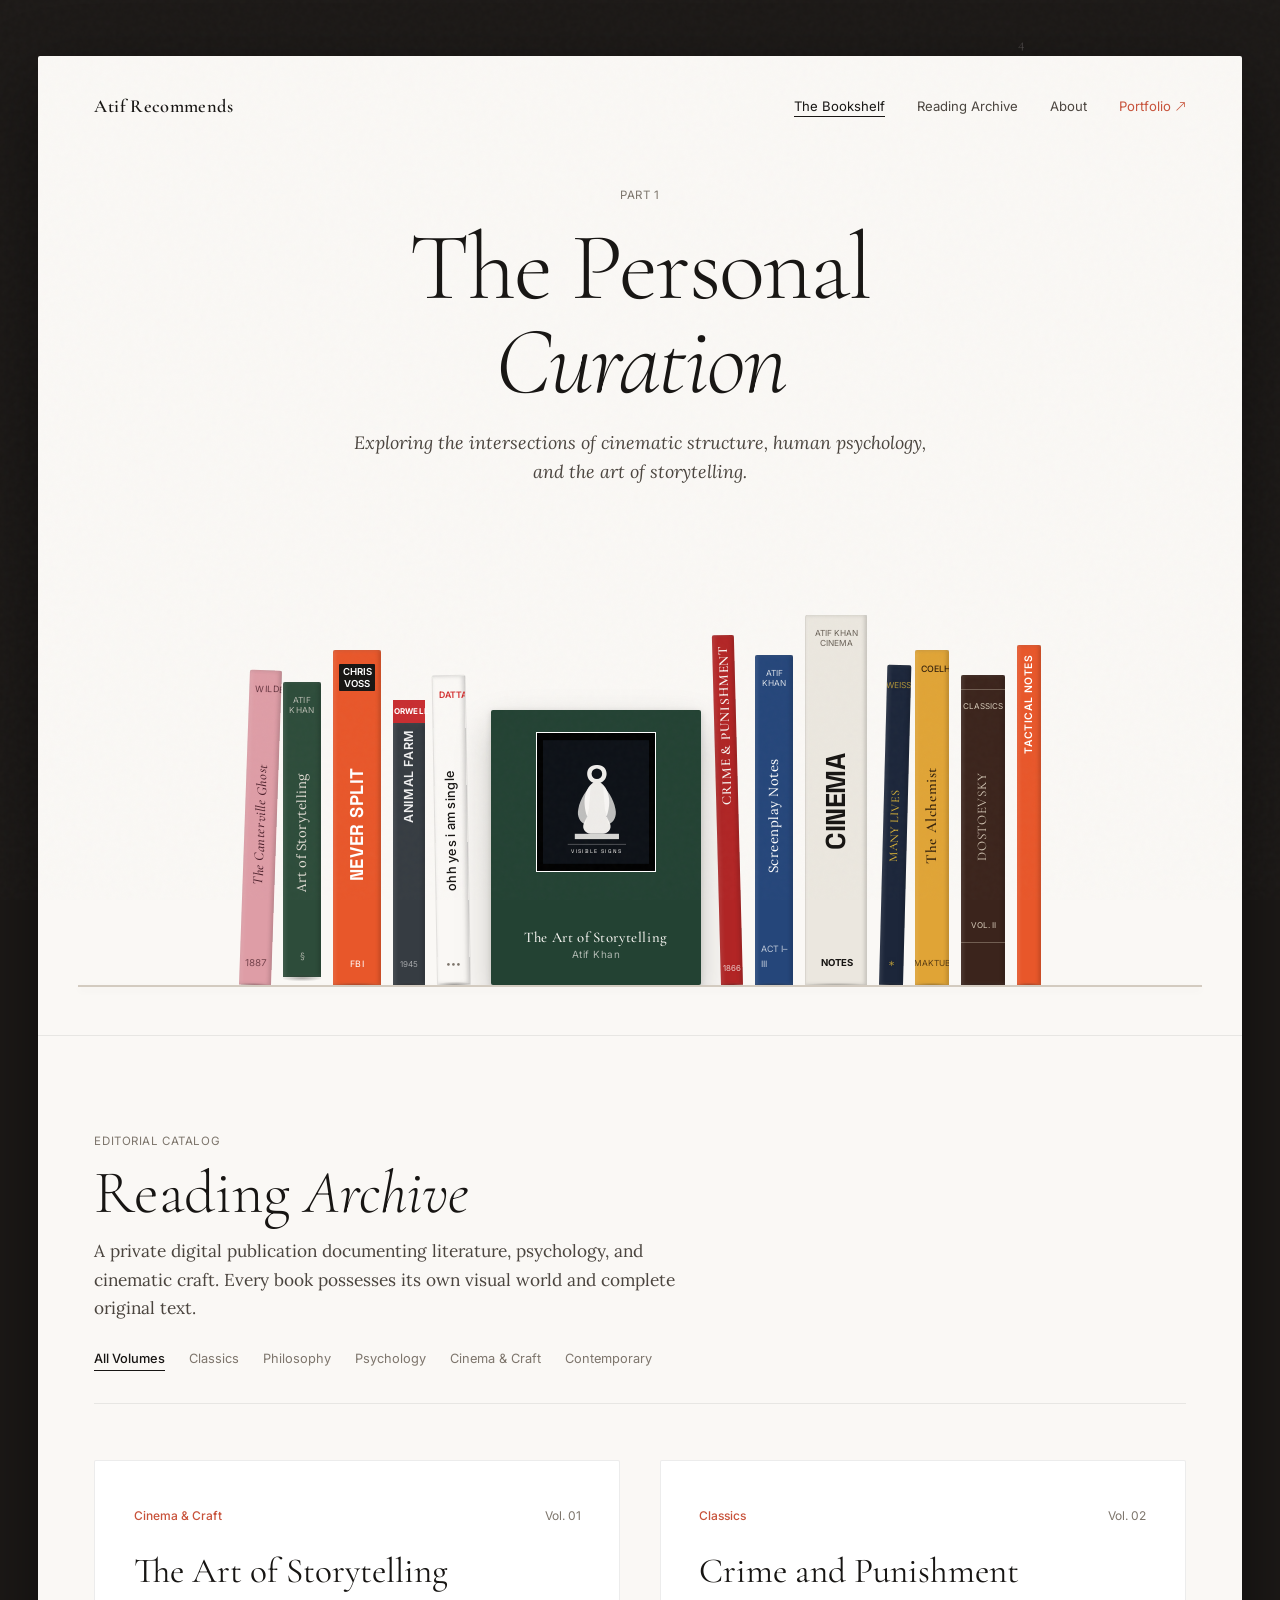
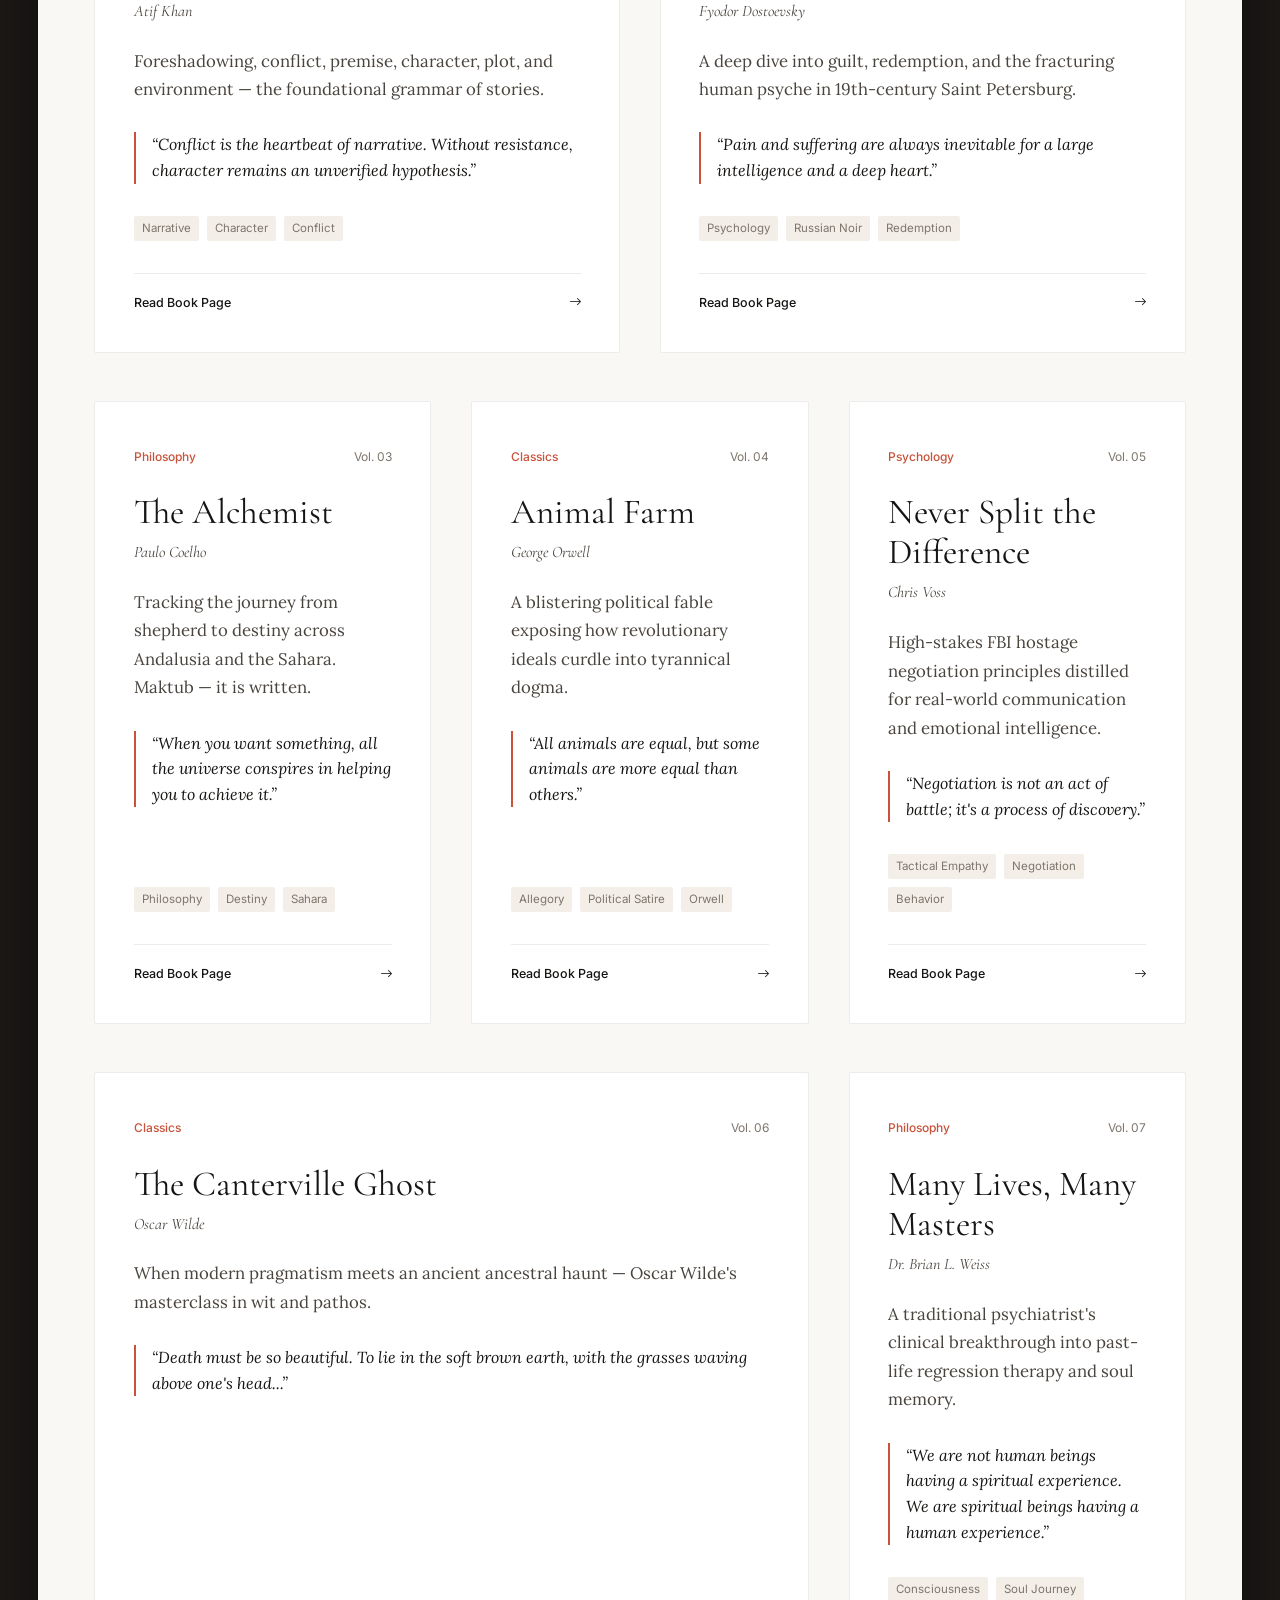
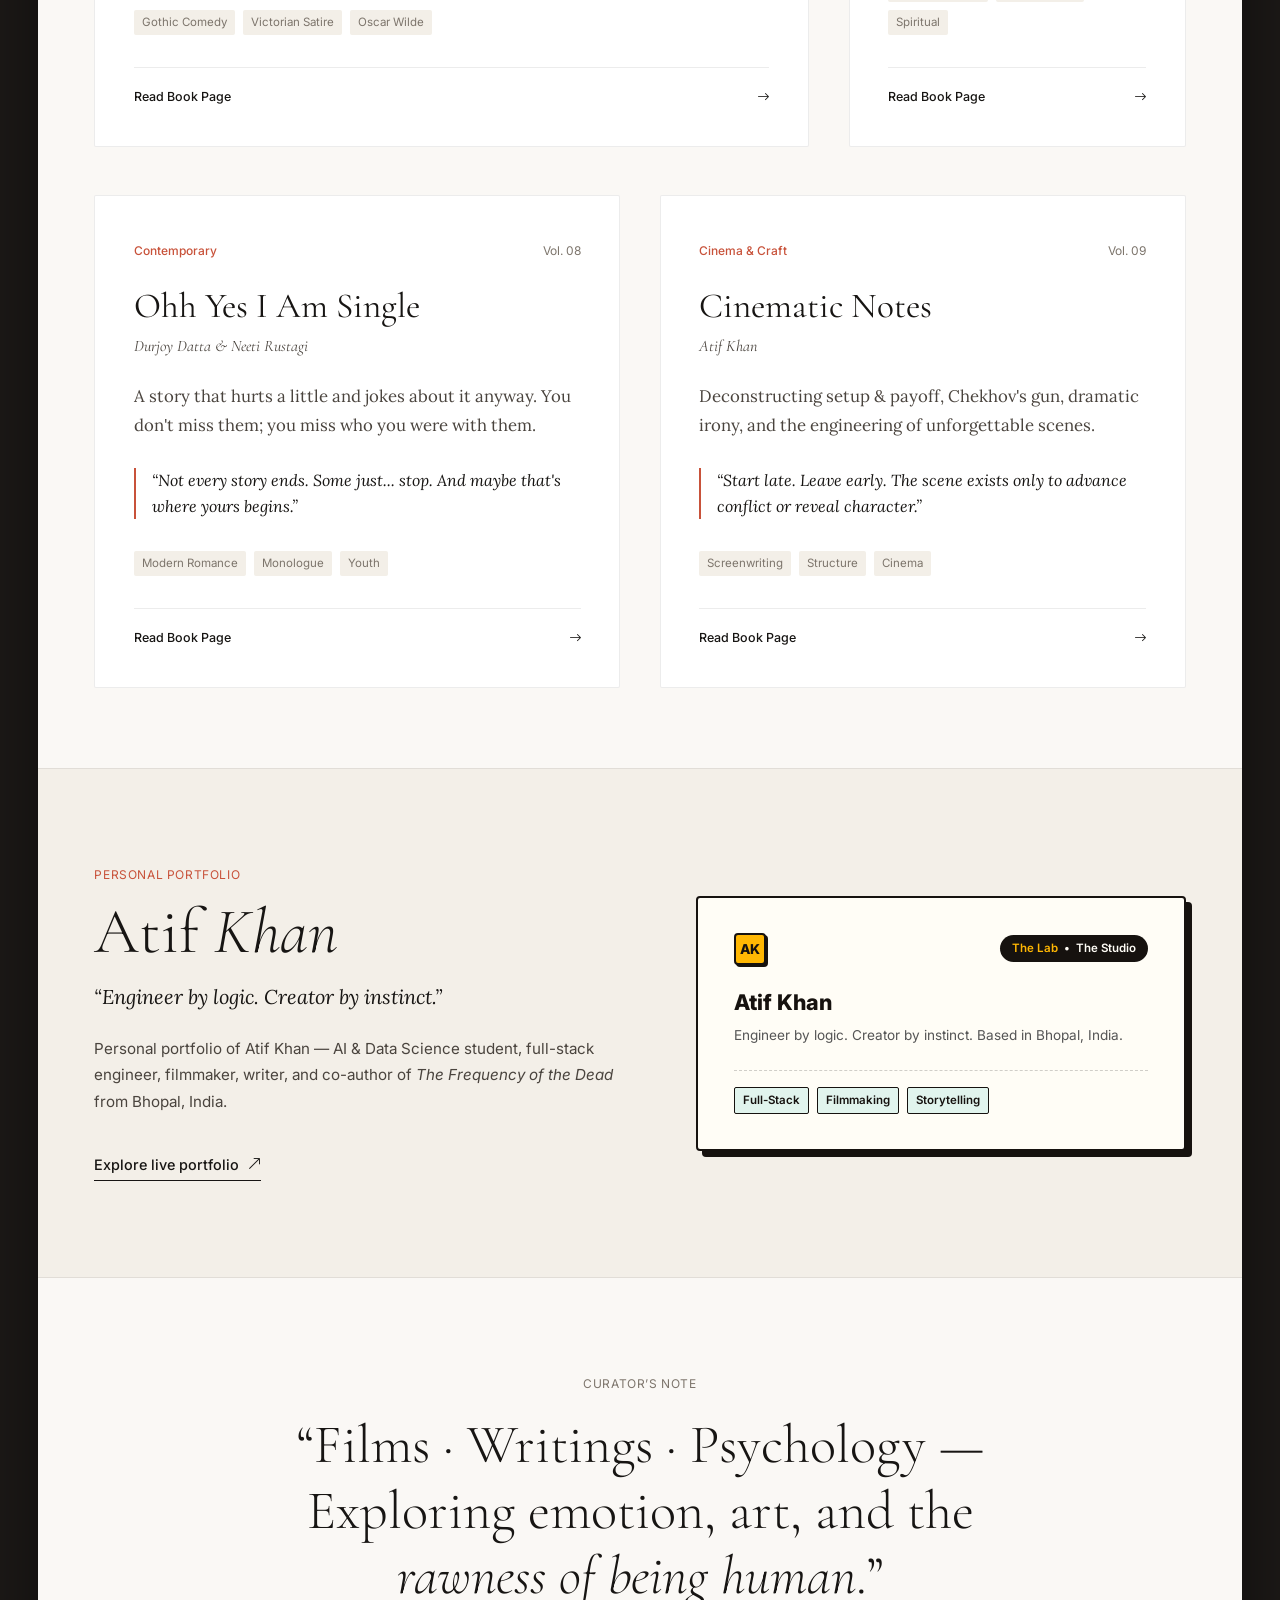
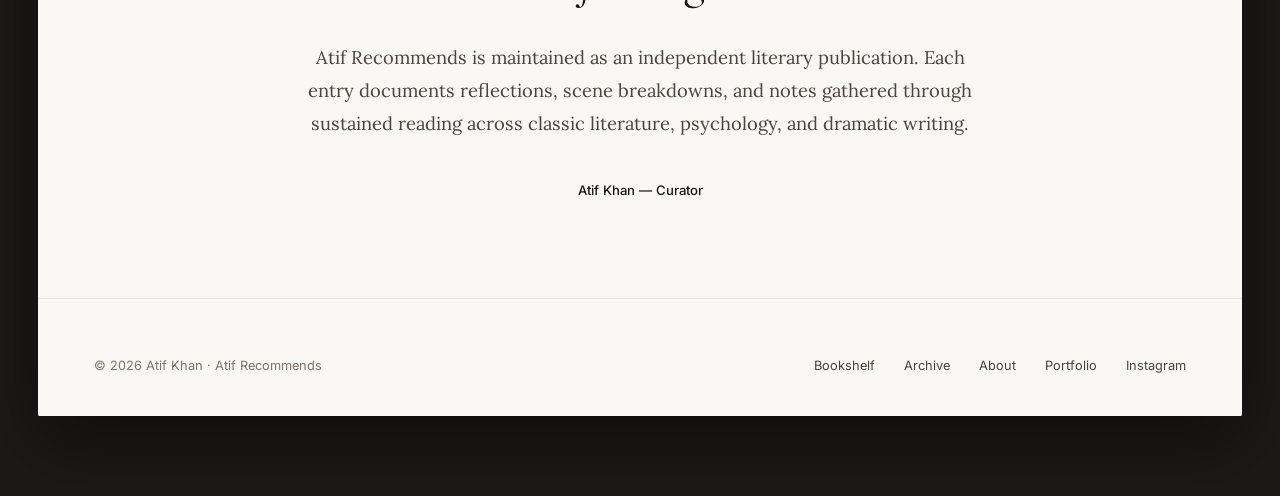
==== commit 0b4f930d: "feat: rebuild homepage bookshelf and typography system" ====
--- a/index.html
+++ b/index.html
@@ -3,8 +3,8 @@
 <head>
   <meta charset="UTF-8">
   <meta name="viewport" content="width=device-width, initial-scale=1.0">
-  <title>Atif Recommends — The Digital Literary Library & Archive</title>
-  <meta name="description" content="A personal literary library, interactive 3D bookshelf, and digital archive curated by Atif Khan. Exploring literature, psychology, philosophy, and cinema.">
+  <title>Atif Recommends — The Personal Curation</title>
+  <meta name="description" content="A personal literary archive and digital library curated by Atif Khan. Exploring literature, psychology, philosophy, and cinema.">
 
   <!-- Core CSS -->
   <link rel="stylesheet" href="assets/css/library-core.css">
@@ -13,287 +13,285 @@
 </head>
 <body>
 
-  <!-- MINIMAL EDITORIAL NAVIGATION (SECTION 05-A) -->
-  <nav class="site-nav">
-    <div class="nav-brand-group">
-      <a href="index.html" class="nav-logo-mark">A.K.</a>
-      <a href="index.html" class="nav-brand-title">Atif Recommends</a>
-      <span class="nav-curator-tag">· Literary Archive</span>
-    </div>
-
-    <ul class="nav-links">
-      <li><a href="#home" class="nav-link active">Home</a></li>
-      <li><a href="#bookshelf" class="nav-link">The Bookshelf</a></li>
-      <li><a href="#archive" class="nav-link">Reading Archive</a></li>
-      <li><a href="#about" class="nav-link">About</a></li>
-      <li>
-        <a href="https://atif-portfolio.vercel.app" target="_blank" rel="noopener noreferrer" class="nav-link nav-link-portfolio dynamic-portfolio-link">
-          <span>Portfolio</span>
-          <i class="bi bi-arrow-up-right"></i>
-        </a>
-      </li>
-    </ul>
-
-    <button class="nav-toggle" aria-label="Toggle navigation menu">
-      <i class="bi bi-list"></i>
-    </button>
-  </nav>
-
-  <!-- MAIN HERO & 3D BOOKSHELF EXPERIENCE (SECTION 05-B & 05-C) -->
-  <main id="home">
-    <section class="library-hero-section" id="bookshelf">
-
-      <!-- Reference 01 Warm Paper Editorial Floating Stage -->
-      <div class="bookshelf-editorial-stage">
+  <!-- Ambient Wall Floating Reference Numbers (Reference: JZA) -->
+  <div class="ambient-numbers-layer" aria-hidden="true">
+    <span class="ambient-num num-pos-1">1</span>
+    <span class="ambient-num num-pos-2">2</span>
+    <span class="ambient-num num-pos-3">3</span>
+    <span class="ambient-num num-pos-4">4</span>
+    <span class="ambient-num num-pos-5">5</span>
+    <span class="ambient-num num-pos-vi">VI</span>
+    <span class="ambient-num num-pos-ix">IX</span>
+  </div>
+
+  <!-- Main Floating Editorial Canvas Surface -->
+  <div class="editorial-canvas">
+
+    <!-- Minimal Editorial Navigation (Reference JZA) -->
+    <nav class="canvas-nav" id="topNav">
+      <a href="index.html" class="canvas-brand">Atif Recommends</a>
+
+      <ul class="nav-links-quiet">
+        <li><a href="#bookshelf" class="active">The Bookshelf</a></li>
+        <li><a href="#archive">Reading Archive</a></li>
+        <li><a href="#about">About</a></li>
+        <li>
+          <a href="https://atif-web-mu.vercel.app/" target="_blank" rel="noopener noreferrer" class="portfolio-nav-link">
+            Portfolio <i class="bi bi-arrow-up-right" style="font-size: 0.7rem;"></i>
+          </a>
+        </li>
+      </ul>
+
+      <button class="canvas-nav-toggle" aria-label="Toggle navigation menu">
+        <i class="bi bi-list"></i>
+      </button>
+    </nav>
+
+    <!-- Headline Header (Reference JZA: "The Personal Curation") -->
+    <header class="canvas-hero-header" id="bookshelf">
+      <p class="canvas-eyebrow">Part 1</p>
+      <h1 class="canvas-headline">The Personal<br><span>Curation</span></h1>
+      <p class="canvas-subline">Exploring the intersections of cinematic structure, human psychology, and the art of storytelling.</p>
+    </header>
+
+    <!-- THE BOOKSHELF STAGE (REFERENCE JZA: ECLECTIC BOOKS + CENTRAL FEATURED COVER) -->
+    <section class="bookshelf-stage-wrapper">
+      <div class="shelf-scroll-track" tabindex="0" aria-label="Interactive digital bookshelf">
+        <div class="shelf-books-ensemble" id="shelfBooksRow">
+          
+          <!-- LEFT BOOK 1: The Canterville Ghost (Dusty Rose, Leaning) -->
+          <div class="spine-book spine-canterville" data-book-index="5" tabindex="0" role="button" aria-label="The Canterville Ghost by Oscar Wilde">
+            <div class="spine-content">
+              <span class="spine-author text-horizontal">WILDE</span>
+              <span class="spine-title text-vertical-rl">The Canterville Ghost</span>
+              <span style="font-size: 0.6rem; opacity: 0.7;">1887</span>
+            </div>
+          </div>
+
+          <!-- LEFT BOOK 2: Art of Storytelling (Muted Forest Green) -->
+          <div class="spine-book spine-storytelling" data-book-index="0" tabindex="0" role="button" aria-label="The Art of Storytelling by Atif Khan">
+            <div class="spine-content">
+              <span class="spine-author text-horizontal">ATIF KHAN</span>
+              <span class="spine-title text-vertical-rl">Art of Storytelling</span>
+              <span style="font-size: 0.55rem; opacity: 0.7;">&sect;</span>
+            </div>
+          </div>
+
+          <!-- LEFT BOOK 3: Never Split the Difference (Bold Orange, Large Sans Block) -->
+          <div class="spine-book spine-neversplit" data-book-index="4" tabindex="0" role="button" aria-label="Never Split the Difference by Chris Voss">
+            <div class="spine-content">
+              <span class="spine-author text-horizontal">CHRIS VOSS</span>
+              <span class="spine-title text-vertical-rl">NEVER SPLIT</span>
+              <span style="font-size: 0.55rem; letter-spacing: 0.05em; text-transform: uppercase;">FBI</span>
+            </div>
+          </div>
+
+          <!-- LEFT BOOK 4: Animal Farm (Industrial Slate with Red Header Block) -->
+          <div class="spine-book spine-animalfarm" data-book-index="3" tabindex="0" role="button" aria-label="Animal Farm by George Orwell">
+            <div class="spine-top-accent">ORWELL</div>
+            <div class="spine-content" style="padding-top: 6px;">
+              <span class="spine-title text-vertical-rl">ANIMAL FARM</span>
+              <span style="font-size: 0.5rem; opacity: 0.6;">1945</span>
+            </div>
+          </div>
+
+          <!-- LEFT BOOK 5: Ohh Yes I Am Single (Paper White, Red Accent) -->
+          <div class="spine-book spine-single" data-book-index="7" tabindex="0" role="button" aria-label="Ohh Yes I Am Single by Durjoy Datta">
+            <div class="spine-content">
+              <span class="spine-tag text-horizontal">DATTA</span>
+              <span class="spine-title text-vertical-rl">ohh yes i am single</span>
+              <span class="spine-author text-horizontal">&bull;&bull;&bull;</span>
+            </div>
+          </div>
+
+          <!-- CENTRAL FEATURED BOOK: SHOWN FACE-ON / FRONT COVER (REFERENCE JZA) -->
+          <div class="featured-book-stage" id="featuredBookCover" tabindex="0" role="button">
+            <div class="featured-cover-surface">
+              <div class="featured-inner-frame" id="featuredInnerFrame">
+                <!-- Artwork injected by bookshelf.js -->
+              </div>
+              <div>
+                <h2 class="featured-cover-title" id="featuredCoverTitle">The Art of Storytelling</h2>
+                <p class="featured-cover-author" id="featuredCoverAuthor">Atif Khan</p>
+              </div>
+            </div>
+          </div>
+
+          <!-- RIGHT BOOK 6: Crime and Punishment (Slender Crimson, Slanted) -->
+          <div class="spine-book spine-crime" data-book-index="1" tabindex="0" role="button" aria-label="Crime and Punishment by Fyodor Dostoevsky">
+            <div class="spine-content" style="padding: 10px 2px;">
+              <span class="spine-title text-vertical-rl">CRIME &amp; PUNISHMENT</span>
+              <span style="font-size: 0.5rem; opacity: 0.8;">1866</span>
+            </div>
+          </div>
+
+          <!-- RIGHT BOOK 7: Screenplay Notes (Cobalt Blue) -->
+          <div class="spine-book spine-screenplay" data-book-index="8" tabindex="0" role="button" aria-label="Screenplay Notes by Atif Khan">
+            <div class="spine-content">
+              <span class="spine-author text-horizontal">ATIF KHAN</span>
+              <span class="spine-title text-vertical-rl">Screenplay Notes</span>
+              <span style="font-size: 0.55rem; opacity: 0.7;">ACT I&ndash;III</span>
+            </div>
+          </div>
+
+          <!-- RIGHT BOOK 8: Cinematic Architecture (Massive Pale Volume, like S,M,L,XL) -->
+          <div class="spine-book spine-cinematic" data-book-index="8" tabindex="0" role="button" aria-label="Cinematic Notes by Atif Khan">
+            <div class="spine-content">
+              <div class="spine-top-meta">
+                <span>ATIF KHAN</span><br>
+                <span>CINEMA</span>
+              </div>
+              <span class="spine-title text-vertical-rl">CINEMA</span>
+              <span style="font-size: 0.6rem; font-weight: 700;">NOTES</span>
+            </div>
+          </div>
+
+          <!-- RIGHT BOOK 9: Many Lives, Many Masters (Deep Midnight Navy) -->
+          <div class="spine-book spine-souls" data-book-index="6" tabindex="0" role="button" aria-label="Many Lives, Many Masters by Brian Weiss">
+            <div class="spine-content">
+              <span style="font-size: 0.52rem; opacity: 0.8;">WEISS</span>
+              <span class="spine-title text-vertical-rl">MANY LIVES</span>
+              <span style="font-size: 0.52rem; opacity: 0.8;">&lowast;</span>
+            </div>
+          </div>
+
+          <!-- RIGHT BOOK 10: The Alchemist (Warm Ochre / Mustard) -->
+          <div class="spine-book spine-alchemist" data-book-index="2" tabindex="0" role="button" aria-label="The Alchemist by Paulo Coelho">
+            <div class="spine-content">
+              <span class="spine-author text-horizontal">COELHO</span>
+              <span class="spine-title text-vertical-rl">The Alchemist</span>
+              <span style="font-size: 0.52rem; opacity: 0.8;">MAKTUB</span>
+            </div>
+          </div>
+
+          <!-- RIGHT BOOK 11: Russian Classics (Chocolate Brown with Boxed Frame) -->
+          <div class="spine-book spine-russian" data-book-index="1" tabindex="0" role="button" aria-label="Dostoevsky Russian Classics">
+            <div class="spine-content">
+              <div class="spine-inner-box">
+                <span style="font-size: 0.5rem; text-transform: uppercase;">CLASSICS</span>
+                <span class="spine-title">DOSTOEVSKY</span>
+                <span style="font-size: 0.5rem;">VOL. II</span>
+              </div>
+            </div>
+          </div>
+
+          <!-- RIGHT BOOK 12: Slender Orange End Book -->
+          <div class="spine-book spine-endorange" data-book-index="4" tabindex="0" role="button" aria-label="Negotiation Notes">
+            <div class="spine-content" style="padding: 10px 2px;">
+              <span class="text-vertical-rl" style="font-size: 0.65rem; font-weight: 600;">TACTICAL NOTES</span>
+            </div>
+          </div>
+
+        </div>
+      </div>
+
+      <!-- Minimal Thin Shelf Horizon Line -->
+      <div class="minimal-shelf-line"></div>
+    </section>
+
+    <!-- SECTION 07: EDITORIAL LIBRARY ARCHIVE -->
+    <section class="editorial-library-section" id="archive">
+      <div class="library-inner-container">
         
-        <!-- Subtle Reference Numerals Floating in Background (Reference 01) -->
-        <span class="stage-numeral numeral-1">1</span>
-        <span class="stage-numeral numeral-2">2</span>
-        <span class="stage-numeral numeral-3">3</span>
-        <span class="stage-numeral numeral-4">4</span>
-        <span class="stage-numeral numeral-5">5</span>
-        <span class="stage-numeral numeral-vi">VI</span>
-        <span class="stage-numeral numeral-ix">IX</span>
-
-        <!-- Editorial Headline & Introduction -->
-        <header class="stage-header">
-          <p class="stage-eyebrow">Part I · The Curated Collection</p>
-          <h1 class="stage-headline">The Personal<br><span>Curation</span></h1>
-          <p class="stage-subline">A private library of literature, philosophy, psychology, and cinematic craft — preserved as physical digital objects.</p>
+        <header class="library-section-header">
+          <div class="library-header-text">
+            <span class="library-section-tag">Editorial Catalog</span>
+            <h2 class="library-section-title">Reading <em>Archive</em></h2>
+            <p class="library-section-description">
+              A private digital publication documenting literature, psychology, and cinematic craft. Every book possesses its own visual world and complete original text.
+            </p>
+          </div>
+
+          <!-- Filter Bar: Plain text links (NO BOXES) -->
+          <div class="library-filter-bar">
+            <button class="filter-item-btn active" data-filter="all">All Volumes</button>
+            <button class="filter-item-btn" data-filter="Classics">Classics</button>
+            <button class="filter-item-btn" data-filter="Philosophy">Philosophy</button>
+            <button class="filter-item-btn" data-filter="Psychology">Psychology</button>
+            <button class="filter-item-btn" data-filter="Cinema & Craft">Cinema &amp; Craft</button>
+            <button class="filter-item-btn" data-filter="Contemporary">Contemporary</button>
+          </div>
         </header>
 
-        <!-- Shelf View Mode Switcher -->
-        <div class="shelf-controls-bar">
-          <div class="view-mode-toggles">
-            <button id="viewToggleShelf" class="view-toggle-btn active" title="Switch to Physical Shelf View">
-              <i class="bi bi-bookshelf"></i>
-              <span>3D Shelf</span>
-            </button>
-            <button id="viewToggleArchive" class="view-toggle-btn" title="Switch to 3D Perspective Archive Carousel">
-              <i class="bi bi-stack"></i>
-              <span>Spatial Archive</span>
-            </button>
-          </div>
-          <span class="shelf-legend-hint">Hover to pull volume · Click to inspect</span>
+        <!-- Asymmetrical Editorial Book Cards -->
+        <div class="editorial-grid-layout" id="editorialLibraryGrid">
+          <!-- Populated dynamically by bookshelf.js -->
         </div>
 
-        <!-- VIEW 1: THE 3D BOOKSHELF (REFERENCE 01) -->
-        <div id="bookshelfViewSection" class="bookshelf-3d-wrapper">
-          <div class="bookshelf-pan-container">
-            <!-- Books Row dynamically populated -->
-            <div id="shelfBooksRow" class="shelf-books-row">
-              <!-- Books will be injected by bookshelf.js -->
-            </div>
-          </div>
-
-          <!-- Architectural Wooden Shelf Plank with Brass Lip -->
-          <div class="bookshelf-plank-structure">
-            <div class="shelf-plank-top"></div>
-            <div class="shelf-brass-lip"></div>
-            <div class="shelf-front-bevel">
-              <span class="shelf-plank-label">Atif Recommends · Shelf 01</span>
-              <span class="shelf-plank-label">Fine Hardcover Edition · 2026</span>
-            </div>
-          </div>
-        </div>
-
-        <!-- VIEW 2: THE 3D PERSPECTIVE ARCHIVE CAROUSEL (REFERENCE 02) -->
-        <div id="archiveCarouselSection" class="archive-carousel-view">
-          <div class="carousel-top-meta">
-            <span class="carousel-year-badge">
-              <i class="bi bi-paperclip"></i>
-              <span id="carouselActiveBadge">Active Volume</span>
-            </span>
-            <span>9 Curated Works · Interactive Spatial Spread</span>
-          </div>
-
-          <!-- 3D Perspective Carousel Track -->
-          <div id="carousel3dTrack" class="carousel-3d-track">
-            <!-- Injected by bookshelf.js -->
-          </div>
-
-          <!-- Bottom Action Pill Controls (Reference 02) -->
-          <div class="carousel-action-pill">
-            <button id="carouselPrevBtn" class="pill-circular-btn" title="Previous Work" aria-label="Previous Work">
-              <i class="bi bi-chevron-left"></i>
-            </button>
-            <button id="carouselInfoBtn" class="pill-circular-btn" title="Inspect Volume" aria-label="Inspect Volume">
-              <i class="bi bi-three-dots"></i>
-            </button>
-            <button id="carouselNextBtn" class="pill-circular-btn" title="Next Work" aria-label="Next Work">
-              <i class="bi bi-chevron-right"></i>
-            </button>
-          </div>
-        </div>
-
-      </div>
-
+      </div>
     </section>
 
-    <!-- SECTION 06: THE LIBRARY — EDITORIAL BOOK COLLECTION -->
-    <section class="editorial-archive-section" id="archive">
-      <div class="editorial-container">
+    <!-- SECTION 06: PERSONAL PORTFOLIO INTEGRATION -->
+    <section class="portfolio-feature-block" id="portfolio">
+      <div class="portfolio-block-inner">
         
-        <!-- Header -->
-        <div class="editorial-section-header">
-          <div class="editorial-header-left">
-            <span class="section-part-tag">Part II · Editorial Catalog</span>
-            <h2 class="section-main-title">Reading <em>Archive</em></h2>
-            <p class="section-intro-text">
-              An independent digital publication documenting key literary works, psychological studies, and cinematic treatises. Each book possesses its own bespoke atmosphere and world.
-            </p>
-          </div>
-
-          <!-- Filter Pills -->
-          <div class="archive-filter-bar">
-            <button class="filter-pill active" data-filter="all">All Volumes</button>
-            <button class="filter-pill" data-filter="Classics">Classics</button>
-            <button class="filter-pill" data-filter="Philosophy">Philosophy</button>
-            <button class="filter-pill" data-filter="Psychology">Psychology</button>
-            <button class="filter-pill" data-filter="Cinema & Craft">Cinema & Craft</button>
-            <button class="filter-pill" data-filter="Contemporary">Contemporary</button>
-          </div>
-        </div>
-
-        <!-- Asymmetrical Editorial Books Grid -->
-        <div id="editorialBooksGrid" class="editorial-books-grid">
-          <!-- Populated dynamically by bookshelf.js using exact existing content -->
-        </div>
-
-      </div>
-    </section>
-
-    <!-- SECTION 09: PERSONAL PORTFOLIO INTEGRATION (VERCEL WEBSITE) -->
-    <section class="portfolio-feature-section" id="portfolio">
-      <div class="portfolio-feature-card">
-        
-        <!-- Text Column -->
-        <div class="portfolio-text-pane">
-          <div>
-            <span class="portfolio-eyebrow">Creative Portfolio · Vercel Deployment</span>
-            <h2 class="portfolio-name">Atif <em>Khan</em></h2>
-            <p class="portfolio-statement">
-              "Exploring the intersections of cinematic structure, human psychology, and the art of storytelling."
-            </p>
-            <p class="portfolio-description">
-              Beyond the literary library, discover my creative portfolio featuring cinematic experiments, directorial notes, writing projects, and design systems.
-            </p>
-          </div>
-
-          <a href="https://atif-portfolio.vercel.app" target="_blank" rel="noopener noreferrer" class="portfolio-launch-btn dynamic-portfolio-link">
-            <span>Explore Portfolio</span>
-            <i class="bi bi-box-arrow-up-right"></i>
+        <div class="portfolio-intro-text">
+          <span class="portfolio-kicker">Personal Portfolio</span>
+          <h2 class="portfolio-creator-name">Atif <em>Khan</em></h2>
+          <p class="portfolio-tagline-quote">
+            &ldquo;Engineer by logic. Creator by instinct.&rdquo;
+          </p>
+          <p class="portfolio-body-desc">
+            Personal portfolio of Atif Khan &mdash; AI &amp; Data Science student, full-stack engineer, filmmaker, writer, and co-author of <em>The Frequency of the Dead</em> from Bhopal, India.
+          </p>
+          <a href="https://atif-web-mu.vercel.app/" target="_blank" rel="noopener noreferrer" class="portfolio-direct-link">
+            <span>Explore live portfolio</span>
+            <i class="bi bi-arrow-up-right"></i>
           </a>
         </div>
 
-        <!-- Visual Architectural Preview Column -->
-        <div class="portfolio-visual-pane">
-          <div class="portfolio-mockup-frame">
-            <div class="mockup-header-bar">
-              <span class="mockup-dot"></span>
-              <span class="mockup-dot"></span>
-              <span class="mockup-dot"></span>
-            </div>
-            <div class="mockup-body">
-              <div class="mockup-logo">ATIF KHAN</div>
-              <p class="mockup-sub">Filmmaker &amp; Thinker</p>
-              <div class="mockup-preview-pills">
-                <div class="mockup-pill">Cinematic Architecture</div>
-                <div class="mockup-pill">Narrative Systems</div>
-                <div class="mockup-pill">Selected Directorial Works</div>
-              </div>
-            </div>
-          </div>
+        <div>
+          <a href="https://atif-web-mu.vercel.app/" target="_blank" rel="noopener noreferrer" class="portfolio-card-preview">
+            <div class="preview-badge-row">
+              <span class="ak-pill">AK</span>
+              <div class="voice-switch-pill">
+                <span class="active">The Lab</span>
+                <span>&bull;</span>
+                <span>The Studio</span>
+              </div>
+            </div>
+            <h3 class="preview-headline">Atif Khan</h3>
+            <p class="preview-tagline">Engineer by logic. Creator by instinct. Based in Bhopal, India.</p>
+            <div class="preview-pills-row">
+              <span class="preview-tag">Full-Stack</span>
+              <span class="preview-tag">Filmmaking</span>
+              <span class="preview-tag">Storytelling</span>
+            </div>
+          </a>
         </div>
 
       </div>
     </section>
 
-    <!-- SECTION 10: PERSONAL BRANDING & ABOUT SECTION -->
-    <section class="curator-statement-section" id="about">
-      <div class="curator-statement-inner">
-        <span class="statement-tag">Curator’s Note</span>
-        <blockquote class="statement-quote">
-          “Films · Writings · Psychology —<br>Exploring emotion, art, and the <em>rawness of being human</em>.”
-        </blockquote>
-        <p class="statement-prose">
-          Atif Recommends was built not as an algorithmic recommendation feed, but as an intentional private library. Each entry reflects years of reading, deconstructing scenes, and examining the patterns of human behavior across literature, cinema, and philosophy.
+    <!-- SECTION 10: ABOUT & CURATOR STATEMENT -->
+    <section class="curator-about-block" id="about">
+      <div class="curator-about-inner">
+        <span class="about-eyebrow">Curator&rsquo;s Note</span>
+        <h2 class="about-quote-headline">
+          &ldquo;Films &middot; Writings &middot; Psychology &mdash;<br>Exploring emotion, art, and the <em>rawness of being human</em>.&rdquo;
+        </h2>
+        <p class="about-narrative-prose">
+          Atif Recommends is maintained as an independent literary publication. Each entry documents reflections, scene breakdowns, and notes gathered through sustained reading across classic literature, psychology, and dramatic writing.
         </p>
-        <div class="curator-signature-block">
-          <span class="signature-name">Atif Khan</span>
-          <span class="signature-role">Curator · Atif Recommends</span>
-        </div>
+        <p class="curator-credits">Atif Khan &mdash; Curator</p>
       </div>
     </section>
-  </main>
-
-  <!-- INTERACTIVE BOOK INSPECTOR MODAL (FOR PHYSICAL 3D SHELF) -->
-  <div id="bookInspectorModal" class="book-inspector-modal" role="dialog" aria-modal="true" aria-labelledby="inspectorTitle">
-    <div class="inspector-card-surface">
-      <button id="inspectorCloseBtn" class="inspector-close-btn" aria-label="Close inspector">
-        <i class="bi bi-x-lg"></i>
-      </button>
-
-      <!-- Visual Preview Column -->
-      <div class="inspector-visual-pane">
-        <div id="inspectorBookPreview" class="inspector-book-preview">
-          <!-- Injected dynamically -->
-        </div>
-      </div>
-
-      <!-- Information Column -->
-      <div class="inspector-info-pane">
-        <div>
-          <span id="inspectorCategory" class="inspector-category-badge">Category</span>
-          <h3 id="inspectorTitle" class="inspector-book-title">Title</h3>
-          <span id="inspectorAuthor" class="inspector-book-author">Author</span>
-          <blockquote id="inspectorQuote" class="inspector-quote">Quote</blockquote>
-          <p id="inspectorNote" class="inspector-note">Note</p>
-        </div>
-
-        <a id="inspectorEnterBtn" href="#" class="inspector-enter-btn">
-          <span>Enter Literary World</span>
-          <i class="bi bi-arrow-right"></i>
-        </a>
-      </div>
-    </div>
+
+    <!-- QUIET EDITORIAL FOOTER -->
+    <footer class="canvas-footer">
+      <div>
+        <span>&copy; 2026 Atif Khan &middot; Atif Recommends</span>
+      </div>
+      <div class="footer-nav-quiet">
+        <a href="#bookshelf">Bookshelf</a>
+        <a href="#archive">Archive</a>
+        <a href="#about">About</a>
+        <a href="https://atif-web-mu.vercel.app/" target="_blank" rel="noopener noreferrer">Portfolio</a>
+        <a href="https://instagram.com/atifrecommends" target="_blank" rel="noopener noreferrer">Instagram</a>
+      </div>
+    </footer>
+
   </div>
-
-  <!-- EDITORIAL FOOTER -->
-  <footer class="site-footer">
-    <div class="footer-inner">
-      <div>
-        <div class="footer-brand-title">Atif Recommends</div>
-        <p class="footer-bio">
-          A personal literary archive and digital library exploring narrative craft, psychology, and the human condition. Curated by Atif Khan.
-        </p>
-      </div>
-
-      <div>
-        <div class="footer-col-title">Navigation</div>
-        <ul class="footer-links">
-          <li><a href="#home">The Bookshelf</a></li>
-          <li><a href="#archive">Reading Archive</a></li>
-          <li><a href="#about">About the Library</a></li>
-          <li><a href="https://atif-portfolio.vercel.app" target="_blank" rel="noopener noreferrer" class="dynamic-portfolio-link">Portfolio Website</a></li>
-        </ul>
-      </div>
-
-      <div>
-        <div class="footer-col-title">Connect</div>
-        <ul class="footer-links">
-          <li><a href="https://instagram.com/atifrecommends" target="_blank" rel="noopener noreferrer">Instagram (@atifrecommends)</a></li>
-          <li><a href="https://github.com/ATIFIXATION" target="_blank" rel="noopener noreferrer">GitHub (@ATIFIXATION)</a></li>
-          <li><a href="mailto:atif64896@gmail.com">Direct Inquiry</a></li>
-        </ul>
-      </div>
-    </div>
-
-    <div class="footer-bottom">
-      <span>&copy; 2026 Atif Khan · Atif Recommends</span>
-      <span>Designed &amp; Curated as an Independent Publication</span>
-    </div>
-  </footer>
 
   <!-- Scripts -->
   <script src="assets/js/site-config.js"></script>
--- a/assets/css/library-core.css
+++ b/assets/css/library-core.css
@@ -1,56 +1,38 @@
 /* ==========================================================================
-   ATIF RECOMMENDS — DIGITAL LITERARY LIBRARY CORE DESIGN SYSTEM
+   ATIF RECOMMENDS — V2 EDITORIAL DESIGN SYSTEM (RESET)
    ========================================================================== */
 
-/* Google Fonts Import: Using User's Established Typography System */
-@import url('https://fonts.googleapis.com/css2?family=Cormorant+Garamond:ital,wght@0,300;0,400;0,500;0,600;0,700;1,300;1,400;1,600&family=Playfair+Display:ital,wght@0,400;0,600;0,700;0,900;1,400;1,700&family=Cinzel:wght@400;600;700;900&family=Crimson+Text:ital,wght@0,400;0,600;1,400;1,600&family=Lora:ital,wght@0,400;0,500;1,400&family=Inter:wght@300;400;500;600&family=Outfit:wght@300;400;500&family=Space+Grotesk:wght@300;400;500&family=Space+Mono:ital,wght@0,400;0,700;1,400&family=DM+Mono:ital,wght@0,300;0,400;0,500;1,300&family=Bebas+Neue&display=swap');
-
-/* Bootstrap Icons */
+/* Curated Typefaces: Classical literary serifs and quiet functional sans */
+@import url('https://fonts.googleapis.com/css2?family=Cormorant+Garamond:ital,wght@0,300;0,400;0,500;0,600;1,300;1,400;1,600&family=Playfair+Display:ital,wght@0,400;0,600;0,700;1,400;1,600&family=Lora:ital,wght@0,400;0,500;1,400;1,500&family=Crimson+Text:ital,wght@0,400;0,600;1,400&family=Inter:wght@300;400;500;600&family=Space+Grotesk:wght@400;500;700&display=swap');
 @import url('https://cdn.jsdelivr.net/npm/bootstrap-icons@1.11.3/font/bootstrap-icons.css');
 
 :root {
-  /* Global Brand Palette (Section 03 Tokens) */
-  --warm-paper:    #F1EBDD;
-  --ivory:         #E8DFCE;
-  --espresso:      #29211E;
-  --walnut:        #382A25;
-  --deep-navy:     #252F49;
-  --antique-brass: #B49A69;
-  --burgundy:      #673B40;
-  --ink-black:     #171513;
-  --muted-grey:    #8C8277;
-  
-  /* Semantic Tokens */
-  --bg-dark:       var(--espresso);
-  --bg-shelf:      var(--walnut);
-  --bg-paper:      var(--warm-paper);
-  --text-dark:     var(--ink-black);
-  --text-light:    var(--warm-paper);
-  --text-muted:    var(--muted-grey);
-  --accent-gold:   var(--antique-brass);
-  --accent-wine:   var(--burgundy);
-  --border-subtle: rgba(180, 154, 105, 0.2);
-  --border-light:  rgba(23, 21, 19, 0.1);
-  --border-dark:   rgba(241, 235, 221, 0.12);
+  /* Natural Editorial Palette (Reference: JZA "The Personal Curation") */
+  --page-bg:          #1C1917; /* Dark surrounding wall frame */
+  --canvas-bg:        #FAF8F5; /* Light, airy, natural cream main surface */
+  --canvas-surface:   #F3EFE8; /* Slightly deeper paper surface */
+  --canvas-card:      #FFFFFF; /* Crisp book card surface */
+  --ink-primary:      #171513; /* Primary deep reading ink */
+  --ink-secondary:    #4A443E; /* Refined secondary text */
+  --ink-muted:        #7D756C; /* Quiet captions & metadata */
+  --shelf-line:       #D3CBC0; /* Thin, minimal shelf horizon */
+  --accent-rust:      #C8523A; /* Editorial terracotta / rust */
+  --accent-navy:      #21324B; /* Classical navy */
+  --accent-olive:     #344A3C; /* Subdued forest green */
+  --border-quiet:     rgba(23, 21, 19, 0.08);
+  --border-subtle:    rgba(23, 21, 19, 0.15);
 
   /* Typography Stacks */
-  --font-display:   'Cormorant Garamond', 'Playfair Display', Georgia, serif;
-  --font-editorial: 'Cormorant Garamond', 'Crimson Text', 'Lora', Georgia, serif;
-  --font-title:     'Playfair Display', 'Cormorant Garamond', serif;
-  --font-classic:   'Cinzel', 'Playfair Display', serif;
-  --font-sans:      'Inter', -apple-system, BlinkMacSystemFont, 'Segoe UI', sans-serif;
-  --font-modern:    'Outfit', 'Inter', sans-serif;
-  --font-mono:      'Space Mono', 'DM Mono', monospace;
-  --font-bebas:     'Bebas Neue', sans-serif;
-
-  /* Transitions */
-  --ease-cinematic: cubic-bezier(0.16, 1, 0.3, 1);
-  --transition-fast: 0.25s var(--ease-cinematic);
-  --transition-med:  0.45s var(--ease-cinematic);
-  --transition-slow: 0.8s var(--ease-cinematic);
-}
-
-/* Base Reset */
+  --font-serif:       'Cormorant Garamond', 'Playfair Display', Georgia, serif;
+  --font-headline:    'Cormorant Garamond', Georgia, serif;
+  --font-reading:     'Lora', 'Crimson Text', Georgia, serif;
+  --font-sans:        'Inter', -apple-system, BlinkMacSystemFont, sans-serif;
+  --font-display:     'Space Grotesk', 'Inter', sans-serif;
+
+  /* Natural motion */
+  --ease-natural: cubic-bezier(0.2, 0.8, 0.2, 1);
+}
+
 *, *::before, *::after {
   margin: 0;
   padding: 0;
@@ -60,349 +42,261 @@
 html {
   scroll-behavior: smooth;
   font-size: 16px;
-  background-color: var(--espresso);
-  color: var(--text-light);
-  text-rendering: optimizeLegibility;
+  background-color: var(--page-bg);
+  color: var(--ink-primary);
   -webkit-font-smoothing: antialiased;
   -moz-osx-font-smoothing: grayscale;
 }
 
 body {
   font-family: var(--font-sans);
-  font-weight: 300;
-  line-height: 1.7;
-  background-color: var(--espresso);
-  color: var(--text-light);
+  font-weight: 400;
+  line-height: 1.65;
+  background-color: var(--page-bg);
+  color: var(--ink-primary);
+  min-height: 100vh;
   overflow-x: hidden;
-  position: relative;
-  min-height: 100vh;
-}
-
-/* Archival Film Grain Texture */
+}
+
+/* Subtle archival paper grain */
 body::before {
   content: "";
   position: fixed;
   inset: 0;
-  background-image: url("data:image/svg+xml,%3Csvg viewBox='0 0 200 200' xmlns='http://www.w3.org/2000/svg'%3E%3Cfilter id='n'%3E%3CfeTurbulence type='fractalNoise' baseFrequency='0.85' numOctaves='3' stitchTiles='stitch'/%3E%3C/filter%3E%3Crect width='100%25' height='100%25' filter='url(%23n)' opacity='0.038'/%3E%3C/svg%3E");
+  background-image: url("data:image/svg+xml,%3Csvg viewBox='0 0 200 200' xmlns='http://www.w3.org/2000/svg'%3E%3Cfilter id='n'%3E%3CfeTurbulence type='fractalNoise' baseFrequency='0.8' numOctaves='3' stitchTiles='stitch'/%3E%3C/filter%3E%3Crect width='100%25' height='100%25' filter='url(%23n)' opacity='0.025'/%3E%3C/svg%3E");
   pointer-events: none;
   z-index: 9999;
 }
 
-/* Selection */
-::selection {
-  background: var(--antique-brass);
-  color: var(--ink-black);
-}
-
-/* Links */
 a {
   color: inherit;
   text-decoration: none;
-  transition: color var(--transition-fast);
+}
+
+/* Outer Surrounding Wall Numbers (Reference JZA) */
+.ambient-numbers-layer {
+  position: absolute;
+  inset: 0;
+  pointer-events: none;
+  z-index: 1;
+  overflow: hidden;
+}
+
+.ambient-num {
+  position: absolute;
+  font-family: var(--font-serif);
+  font-size: 0.9rem;
+  color: rgba(250, 248, 245, 0.22);
+  user-select: none;
+}
+
+.num-pos-1 { top: 3.5rem; left: 16%; }
+.num-pos-2 { top: 12rem; left: 31%; }
+.num-pos-3 { top: 4rem; left: 58%; }
+.num-pos-4 { top: 2rem; right: 20%; }
+.num-pos-5 { top: 11rem; right: 24%; }
+.num-pos-vi { bottom: 6rem; left: 34%; }
+.num-pos-ix { bottom: 4rem; right: 18%; }
+
+/* Main Floating Editorial Page Canvas */
+.editorial-canvas {
+  position: relative;
+  z-index: 2;
+  width: 94%;
+  max-width: 1340px;
+  margin: 3.5rem auto 5rem;
+  background-color: var(--canvas-bg);
+  box-shadow: 0 25px 70px rgba(0, 0, 0, 0.45);
+  border-radius: 2px;
+  overflow: hidden;
 }
 
 /* ==========================================================================
-   NAVIGATION — MINIMAL EDITORIAL (SECTION 05-A)
+   QUIET EDITORIAL NAVIGATION (SECTION 02 & 04)
    ========================================================================== */
-.site-nav {
-  position: sticky;
-  top: 0;
-  width: 100%;
-  z-index: 1000;
-  padding: 1.25rem 3rem;
+.canvas-nav {
   display: flex;
   justify-content: space-between;
   align-items: center;
-  background: rgba(41, 33, 30, 0.88);
-  backdrop-filter: blur(14px);
-  -webkit-backdrop-filter: blur(14px);
-  border-bottom: 1px solid var(--border-dark);
-  transition: all var(--transition-fast);
-}
-
-.site-nav.scrolled {
-  padding: 0.9rem 3rem;
-  background: rgba(41, 33, 30, 0.96);
-  border-bottom-color: rgba(180, 154, 105, 0.25);
-  box-shadow: 0 10px 30px rgba(0, 0, 0, 0.35);
-}
-
-.nav-brand-group {
-  display: flex;
-  align-items: baseline;
-  gap: 0.85rem;
-}
-
-.nav-logo-mark {
-  font-family: var(--font-classic);
-  font-size: 1.05rem;
-  font-weight: 700;
-  letter-spacing: 2.5px;
-  color: var(--antique-brass);
-  text-transform: uppercase;
-  position: relative;
-  display: inline-flex;
-  align-items: center;
-}
-
-.nav-brand-title {
-  font-family: var(--font-classic);
+  padding: 2.2rem 3.5rem 1rem;
+  font-family: var(--font-sans);
   font-size: 0.82rem;
-  letter-spacing: 4px;
-  color: var(--warm-paper);
+  color: var(--ink-secondary);
+}
+
+.canvas-brand {
+  font-family: var(--font-serif);
+  font-size: 1.15rem;
   font-weight: 600;
-  text-transform: uppercase;
-}
-
-.nav-curator-tag {
-  font-family: var(--font-mono);
-  font-size: 0.62rem;
-  letter-spacing: 1.5px;
-  color: var(--muted-grey);
-  text-transform: uppercase;
-}
-
-.nav-links {
+  letter-spacing: 0.02em;
+  color: var(--ink-primary);
+  text-decoration: none;
+}
+
+.nav-links-quiet {
   display: flex;
   align-items: center;
-  gap: 2.2rem;
+  gap: 2rem;
   list-style: none;
 }
 
-.nav-link {
-  font-family: var(--font-mono);
+.nav-links-quiet a {
+  color: var(--ink-secondary);
+  font-weight: 400;
+  position: relative;
+  transition: color 0.2s ease;
+  padding-bottom: 2px;
+}
+
+.nav-links-quiet a:hover {
+  color: var(--ink-primary);
+  border-bottom: 1px solid var(--ink-primary);
+}
+
+.nav-links-quiet a.active {
+  color: var(--ink-primary);
+  border-bottom: 1px solid var(--ink-primary);
+}
+
+/* Portfolio link in nav: clean plain text link (NO boxes or buttons!) */
+.portfolio-nav-link {
+  color: var(--accent-rust) !important;
+}
+
+.portfolio-nav-link:hover {
+  border-bottom-color: var(--accent-rust) !important;
+}
+
+/* Mobile Nav Button */
+.canvas-nav-toggle {
+  display: none;
+  background: none;
+  border: none;
+  font-size: 1.25rem;
+  color: var(--ink-primary);
+  cursor: pointer;
+}
+
+/* ==========================================================================
+   HEADLINE TREATMENT (SECTION 02 & 04)
+   ========================================================================== */
+.canvas-hero-header {
+  text-align: center;
+  padding: 3rem 2rem 2.5rem;
+  max-width: 820px;
+  margin: 0 auto;
+}
+
+.canvas-eyebrow {
+  font-family: var(--font-sans);
   font-size: 0.72rem;
-  letter-spacing: 2px;
+  letter-spacing: 0.06em;
+  color: var(--ink-muted);
   text-transform: uppercase;
-  color: var(--muted-grey);
-  position: relative;
-  padding: 0.3rem 0;
-  transition: color var(--transition-fast);
-}
-
-.nav-link::after {
-  content: '';
-  position: absolute;
-  bottom: 0;
+  margin-bottom: 1rem;
+}
+
+.canvas-headline {
+  font-family: var(--font-headline);
+  font-size: clamp(3rem, 7.5vw, 6rem);
+  font-weight: 300;
+  line-height: 0.98;
+  letter-spacing: -0.02em;
+  color: var(--ink-primary);
+  margin-bottom: 1.2rem;
+}
+
+.canvas-headline span {
+  font-style: italic;
+  font-weight: 300;
+}
+
+.canvas-subline {
+  font-family: var(--font-reading);
+  font-size: 1.12rem;
+  line-height: 1.65;
+  color: var(--ink-secondary);
+  font-style: italic;
+  max-width: 580px;
+  margin: 0 auto;
+}
+
+/* Universal Top Return Bar for individual book reading pages */
+.universal-reading-bar {
+  position: fixed;
+  top: 0;
   left: 0;
-  width: 100%;
-  height: 1px;
-  background: var(--antique-brass);
-  transform: scaleX(0);
-  transform-origin: right;
-  transition: transform var(--transition-fast);
-}
-
-.nav-link:hover {
-  color: var(--warm-paper);
-}
-
-.nav-link:hover::after,
-.nav-link.active::after {
-  transform: scaleX(1);
-  transform-origin: left;
-}
-
-.nav-link.active {
-  color: var(--warm-paper);
-}
-
-/* Portfolio Link in Nav with subtle badge */
-.nav-link-portfolio {
-  color: var(--antique-brass);
+  right: 0;
+  z-index: 10000;
+  padding: 0.9rem 2.5rem;
+  display: flex;
+  justify-content: space-between;
+  align-items: center;
+  background: rgba(250, 248, 245, 0.94);
+  backdrop-filter: blur(12px);
+  -webkit-backdrop-filter: blur(12px);
+  border-bottom: 1px solid var(--border-quiet);
+  font-size: 0.82rem;
+  color: var(--ink-secondary);
+}
+
+.universal-reading-bar a {
   display: inline-flex;
   align-items: center;
   gap: 6px;
-  padding: 0.4rem 0.9rem;
-  border: 1px solid rgba(180, 154, 105, 0.35);
-  border-radius: 2px;
-  transition: all var(--transition-fast);
-}
-
-.nav-link-portfolio:hover {
-  background: rgba(180, 154, 105, 0.12);
-  border-color: var(--antique-brass);
-  color: var(--warm-paper);
-}
-
-/* Mobile Nav Toggle */
-.nav-toggle {
-  display: none;
-  background: none;
-  border: none;
-  color: var(--warm-paper);
-  font-size: 1.4rem;
-  cursor: pointer;
-  padding: 0.4rem;
-}
-
-/* ==========================================================================
-   SHARED FOOTER & ARCHIVE SIGNATURE
-   ========================================================================== */
-.site-footer {
-  background: var(--espresso);
-  border-top: 1px solid var(--border-dark);
-  padding: 5rem 3rem 3.5rem;
-  position: relative;
-  z-index: 10;
-}
-
-.footer-inner {
-  max-width: 1200px;
-  margin: 0 auto;
-  display: grid;
-  grid-template-columns: 2fr 1fr 1fr;
-  gap: 3.5rem;
-  padding-bottom: 3.5rem;
-  border-bottom: 1px solid rgba(241, 235, 221, 0.08);
-}
-
-.footer-brand-title {
-  font-family: var(--font-classic);
-  font-size: 1.35rem;
-  letter-spacing: 4px;
-  color: var(--warm-paper);
-  margin-bottom: 0.8rem;
-  text-transform: uppercase;
-}
-
-.footer-bio {
-  font-family: var(--font-editorial);
-  font-style: italic;
-  font-size: 1.05rem;
-  color: var(--muted-grey);
-  max-width: 480px;
-  line-height: 1.8;
-  margin-bottom: 1.5rem;
-}
-
-.footer-col-title {
-  font-family: var(--font-mono);
-  font-size: 0.68rem;
-  letter-spacing: 3px;
-  text-transform: uppercase;
-  color: var(--antique-brass);
-  margin-bottom: 1.2rem;
-}
-
-.footer-links {
-  list-style: none;
-  display: flex;
-  flex-direction: column;
-  gap: 0.75rem;
-}
-
-.footer-links a {
-  font-family: var(--font-mono);
-  font-size: 0.75rem;
-  letter-spacing: 1.5px;
-  color: var(--muted-grey);
-  transition: color var(--transition-fast);
-}
-
-.footer-links a:hover {
-  color: var(--warm-paper);
-}
-
-.footer-bottom {
-  max-width: 1200px;
-  margin: 2.5rem auto 0;
-  display: flex;
-  justify-content: space-between;
-  align-items: center;
-  font-family: var(--font-mono);
-  font-size: 0.65rem;
-  letter-spacing: 2px;
-  color: rgba(241, 235, 221, 0.35);
-  text-transform: uppercase;
-}
-
-/* ==========================================================================
-   UNIVERSAL BOOK PAGE TOP BAR (FOR ALL BOOK PAGES)
-   ========================================================================== */
-.book-return-bar {
-  position: fixed;
-  top: 0;
-  left: 0;
-  width: 100%;
-  z-index: 10000;
-  padding: 0.85rem 2.5rem;
-  display: flex;
-  justify-content: space-between;
-  align-items: center;
-  background: rgba(15, 13, 11, 0.9);
-  backdrop-filter: blur(12px);
-  -webkit-backdrop-filter: blur(12px);
-  border-bottom: 1px solid rgba(255, 255, 255, 0.08);
-  font-family: var(--font-mono);
-  font-size: 0.72rem;
-  letter-spacing: 2px;
-  text-transform: uppercase;
-}
-
-.book-return-link {
-  display: inline-flex;
-  align-items: center;
-  gap: 0.5rem;
-  color: var(--warm-paper);
-  transition: all var(--transition-fast);
-}
-
-.book-return-link:hover {
-  color: var(--antique-brass);
-  transform: translateX(-4px);
-}
-
-.book-reading-progress {
+  color: var(--ink-primary);
+  font-weight: 500;
+}
+
+.universal-reading-bar a:hover {
+  text-decoration: underline;
+}
+
+.universal-progress-line {
   position: fixed;
   top: 0;
   left: 0;
   height: 2px;
+  background: var(--accent-rust);
   width: 0%;
-  background: var(--antique-brass);
   z-index: 10001;
-  transition: width 0.1s ease-out;
-}
-
-/* ==========================================================================
-   RESPONSIVE NAVIGATION
-   ========================================================================== */
-@media (max-width: 900px) {
-  .site-nav {
-    padding: 1.1rem 1.5rem;
+  transition: width 0.1s linear;
+}
+
+@media (max-width: 768px) {
+  .canvas-nav {
+    padding: 1.5rem 1.5rem 0.5rem;
   }
   
-  .nav-links {
-    position: fixed;
+  .editorial-canvas {
+    width: 100%;
+    margin: 0;
+    border-radius: 0;
+  }
+
+  .nav-links-quiet {
+    display: none;
+    position: absolute;
     top: 60px;
     left: 0;
     right: 0;
-    background: rgba(41, 33, 30, 0.98);
-    backdrop-filter: blur(16px);
+    background: var(--canvas-bg);
     flex-direction: column;
-    align-items: flex-start;
-    padding: 2rem 2rem 3rem;
-    gap: 1.5rem;
-    border-bottom: 1px solid var(--border-dark);
+    padding: 1.5rem 2rem;
+    gap: 1.2rem;
+    border-bottom: 1px solid var(--border-quiet);
+    z-index: 100;
+  }
+
+  .nav-links-quiet.open {
+    display: flex;
+  }
+
+  .canvas-nav-toggle {
+    display: block;
+  }
+
+  .ambient-numbers-layer {
     display: none;
   }
-
-  .nav-links.open {
-    display: flex;
-  }
-
-  .nav-toggle {
-    display: block;
-  }
-
-  .footer-inner {
-    grid-template-columns: 1fr;
-    gap: 2.5rem;
-  }
-
-  .footer-bottom {
-    flex-direction: column;
-    gap: 1rem;
-    text-align: center;
-  }
-}
+}
--- a/assets/css/bookshelf-3d.css
+++ b/assets/css/bookshelf-3d.css
@@ -1,765 +1,489 @@
 /* ==========================================================================
-   ATIF RECOMMENDS — 3D INTERACTIVE BOOKSHELF & ARCHIVE ENGINE
+   ATIF RECOMMENDS — V2 BOOKSHELF ENGINE (REFERENCE: JZA "THE PERSONAL CURATION")
    ========================================================================== */
 
-/* Hero Container */
-.library-hero-section {
-  position: relative;
-  background-color: var(--espresso);
-  padding: 5rem 1.5rem 3rem;
+.bookshelf-stage-wrapper {
+  position: relative;
+  width: 100%;
+  padding: 1.5rem 2.5rem 0.5rem;
+  background-color: var(--canvas-bg);
+}
+
+/* Horizontal Shelf Scroll Container — NO VISIBLE SCROLLBAR */
+.shelf-scroll-track {
+  width: 100%;
+  overflow-x: auto;
+  overflow-y: visible;
+  padding: 4rem 1.5rem 0;
+  display: flex;
+  justify-content: center;
+  align-items: flex-end;
+  scrollbar-width: none; /* Firefox */
+  -ms-overflow-style: none; /* IE/Edge */
+  -webkit-overflow-scrolling: touch;
+}
+
+.shelf-scroll-track::-webkit-scrollbar {
+  display: none; /* Chrome, Safari, Opera */
+}
+
+/* Row of books resting on the shelf */
+.shelf-books-ensemble {
+  display: flex;
+  align-items: flex-end;
+  justify-content: center;
+  gap: 12px;
+  position: relative;
+  padding: 0 1rem;
+  min-width: max-content;
+}
+
+/* Thin, Minimal Shelf Horizon Line (Reference JZA) */
+.minimal-shelf-line {
+  width: 100%;
+  height: 2px;
+  background-color: var(--shelf-line);
+  position: relative;
+  margin-top: 0;
+  margin-bottom: 2.5rem;
+  box-shadow: 0 3px 8px rgba(23, 21, 19, 0.06);
+}
+
+/* ==========================================================================
+   INDIVIDUAL BOOK SPINES — ECLECTIC & VARIED
+   ========================================================================== */
+.spine-book {
+  position: relative;
+  cursor: pointer;
+  transform-origin: bottom center;
+  transition: transform 0.3s var(--ease-natural), box-shadow 0.3s var(--ease-natural);
+  display: flex;
+  flex-direction: column;
+  justify-content: space-between;
+  outline: none;
+  user-select: none;
+  border-radius: 2px 2px 0 0;
+}
+
+/* Soft contact shadow resting on the shelf */
+.spine-book::after {
+  content: '';
+  position: absolute;
+  bottom: -4px;
+  left: 0;
+  right: 0;
+  height: 6px;
+  background: radial-gradient(ellipse at center, rgba(23, 21, 19, 0.35) 0%, transparent 80%);
+  pointer-events: none;
+  transition: opacity 0.3s ease, transform 0.3s ease;
+}
+
+/* Hover & Focus State: Subtle lift, softened shadow, NO glow */
+.spine-book:hover,
+.spine-book:focus-visible {
+  transform: translateY(-10px) !important;
+  z-index: 25;
+}
+
+.spine-book:hover::after,
+.spine-book:focus-visible::after {
+  transform: translateY(6px) scale(1.1);
+  opacity: 0.2;
+}
+
+.spine-book:focus-visible {
+  outline: 2px solid var(--ink-primary);
+  outline-offset: 4px;
+}
+
+/* Common spine typography container */
+.spine-content {
+  width: 100%;
+  height: 100%;
+  padding: 14px 6px;
+  display: flex;
+  flex-direction: column;
+  justify-content: space-between;
+  align-items: center;
+  position: relative;
   overflow: hidden;
-  min-height: 90vh;
+  box-shadow: 
+    inset 2px 0 4px rgba(255, 255, 255, 0.12),
+    inset -2px 0 4px rgba(0, 0, 0, 0.18);
+}
+
+/* Vertical Text Orientations */
+.text-vertical-rl {
+  writing-mode: vertical-rl;
+  transform: rotate(180deg);
+  white-space: nowrap;
+  letter-spacing: 0.04em;
+}
+
+.text-vertical-lr {
+  writing-mode: vertical-lr;
+  white-space: nowrap;
+  letter-spacing: 0.04em;
+}
+
+.text-horizontal {
+  text-align: center;
+  width: 100%;
+  line-height: 1.2;
+}
+
+/* ==========================================================================
+   INDIVIDUAL SPINES (Varying colours, widths, heights, types from real books)
+   ========================================================================== */
+
+/* 1. Oscar Wilde — The Canterville Ghost (Dusty Rose, Leaning) */
+.spine-canterville {
+  width: 32px;
+  height: 315px;
+  background: #DE9DA6;
+  color: #4A1E29;
+  transform: rotate(2deg);
+}
+
+.spine-canterville .spine-title {
+  font-family: var(--font-serif);
+  font-style: italic;
+  font-size: 0.88rem;
+  font-weight: 500;
+}
+
+.spine-canterville .spine-author {
+  font-size: 0.55rem;
+  letter-spacing: 0.05em;
+  opacity: 0.8;
+}
+
+/* 2. Art of Storytelling — Atif Khan (Muted Olive / Forest Green) */
+.spine-storytelling {
+  width: 38px;
+  height: 295px;
+  background: #2D4C3A;
+  color: #E2DDD5;
+}
+
+.spine-storytelling .spine-title {
+  font-family: var(--font-reading);
+  font-size: 0.82rem;
+  font-weight: 400;
+}
+
+.spine-storytelling .spine-author {
+  font-size: 0.52rem;
+  letter-spacing: 0.04em;
+  opacity: 0.75;
+}
+
+/* 3. Never Split the Difference — Chris Voss (Bold Orange, Large Sans Block) */
+.spine-neversplit {
+  width: 48px;
+  height: 335px;
+  background: #E8572A;
+  color: #FFFFFF;
+}
+
+.spine-neversplit .spine-title {
+  font-family: var(--font-display);
+  font-size: 1.15rem;
+  font-weight: 700;
+  letter-spacing: 0.03em;
+  text-transform: uppercase;
+}
+
+.spine-neversplit .spine-author {
+  font-family: var(--font-sans);
+  font-size: 0.6rem;
+  font-weight: 600;
+  padding: 2px 4px;
+  background: #171513;
+  color: #FFF;
+  border-radius: 1px;
+}
+
+/* 4. Animal Farm — George Orwell (Industrial Slate with Red Header Block) */
+.spine-animalfarm {
+  width: 32px;
+  height: 285px;
+  background: #363C42;
+  color: #EFEFEF;
+}
+
+.spine-animalfarm .spine-top-accent {
+  width: 100%;
+  padding: 5px 1px;
+  background: #C82D30;
+  font-family: var(--font-sans);
+  font-size: 0.5rem;
+  font-weight: 700;
+  letter-spacing: 0.02em;
+  color: #FFF;
+  text-align: center;
+}
+
+.spine-animalfarm .spine-title {
+  font-family: var(--font-sans);
+  font-size: 0.78rem;
+  font-weight: 600;
+  letter-spacing: 0.05em;
+  text-transform: uppercase;
+}
+
+/* 5. Ohh Yes I Am Single — Durjoy Datta (Crisp Paper White with Red Stripe) */
+.spine-single {
+  width: 34px;
+  height: 310px;
+  background: #FAF8F5;
+  color: #171513;
+  border: 1px solid rgba(23, 21, 19, 0.1);
+  transform: rotate(-1deg);
+}
+
+.spine-single .spine-tag {
+  color: #D32F2F;
+  font-size: 0.55rem;
+  font-weight: 600;
+}
+
+.spine-single .spine-title {
+  font-family: var(--font-sans);
+  font-size: 0.8rem;
+  font-weight: 500;
+  letter-spacing: 0.02em;
+}
+
+.spine-single .spine-author {
+  font-size: 0.55rem;
+  color: #7D756C;
+}
+
+/* ==========================================================================
+   FEATURED CENTER BOOK (REFERENCE JZA: FACE-ON FRONT COVER)
+   ========================================================================== */
+.featured-book-stage {
+  width: 210px;
+  height: 275px;
+  position: relative;
+  cursor: pointer;
+  transform-origin: bottom center;
+  transition: transform 0.35s var(--ease-natural), box-shadow 0.35s ease;
+  margin: 0 8px;
+  z-index: 20;
+}
+
+.featured-book-stage:hover,
+.featured-book-stage:focus-visible {
+  transform: translateY(-8px) scale(1.02);
+}
+
+.featured-book-stage:focus-visible {
+  outline: 2px solid var(--ink-primary);
+  outline-offset: 6px;
+}
+
+/* Front Cover Card Surface (Reference JZA: Navy blue with framed inner art) */
+.featured-cover-surface {
+  width: 100%;
+  height: 100%;
+  background: #1B2636; /* Deep Navy */
+  border-radius: 2px;
+  box-shadow: 
+    0 16px 36px rgba(23, 21, 19, 0.22),
+    0 2px 6px rgba(23, 21, 19, 0.15);
+  display: flex;
+  flex-direction: column;
+  justify-content: space-between;
+  align-items: center;
+  padding: 1.4rem 1.2rem;
+  position: relative;
+  overflow: hidden;
+  transition: background 0.4s ease;
+}
+
+/* Inner framed artwork box (Reference JZA sculpture illustration) */
+.featured-inner-frame {
+  width: 120px;
+  height: 140px;
+  border: 1.5px solid #FFFFFF;
+  background: #000000;
   display: flex;
   flex-direction: column;
   align-items: center;
   justify-content: center;
-}
-
-/* Reference 01 Warm Paper Editorial Floating Panel */
-.bookshelf-editorial-stage {
-  width: 100%;
-  max-width: 1320px;
-  background: var(--warm-paper);
-  border: 1px solid rgba(180, 154, 105, 0.4);
-  box-shadow: 
-    0 30px 80px rgba(0, 0, 0, 0.45),
-    0 0 0 1px rgba(255, 255, 255, 0.05);
-  position: relative;
-  border-radius: 3px;
-  padding: 3.5rem 3.5rem 0.5rem;
-  overflow: visible;
-  transition: background 0.6s var(--ease-cinematic);
-}
-
-/* Atmospheric Floating Background Reference Numerals (Reference 01) */
-.stage-numeral {
-  position: absolute;
-  font-family: var(--font-classic);
+  overflow: hidden;
+  position: relative;
+  padding: 6px;
+}
+
+.featured-art-graphic {
+  width: 100%;
+  height: 100%;
+  object-fit: cover;
+  filter: contrast(120%) grayscale(30%);
+}
+
+.featured-cover-title {
+  font-family: var(--font-headline);
+  font-size: 0.92rem;
+  font-weight: 500;
+  color: #FAF8F5;
+  text-align: center;
+  letter-spacing: 0.04em;
+  margin-top: 10px;
+  line-height: 1.25;
+}
+
+.featured-cover-author {
+  font-family: var(--font-sans);
+  font-size: 0.62rem;
+  color: rgba(250, 248, 245, 0.65);
+  letter-spacing: 0.05em;
+  text-align: center;
+}
+
+/* ==========================================================================
+   CONTINUED SPINES (RIGHT OF FEATURED BOOK)
+   ========================================================================== */
+
+/* 7. Crime and Punishment — Dostoevsky (Slender Crimson, Slanted) */
+.spine-crime {
+  width: 22px;
+  height: 350px;
+  background: #B32626;
+  color: #FAF8F5;
+  transform: rotate(-1.5deg);
+}
+
+.spine-crime .spine-title {
+  font-family: var(--font-serif);
   font-size: 0.85rem;
-  color: rgba(23, 21, 19, 0.22);
-  user-select: none;
-  pointer-events: none;
-  letter-spacing: 2px;
-}
-
-.numeral-1 { top: -2.8rem; left: 12%; }
-.numeral-2 { top: 2rem; left: 28%; }
-.numeral-3 { top: -3.2rem; left: 52%; }
-.numeral-4 { top: -4.5rem; right: 18%; }
-.numeral-5 { bottom: -2.8rem; left: 8%; }
-.numeral-vi { bottom: -3.5rem; left: 35%; }
-.numeral-ix { bottom: -2.8rem; right: 15%; }
-
-/* Stage Editorial Header */
-.stage-header {
+  font-weight: 600;
+  letter-spacing: 0.06em;
+}
+
+/* 8. Screenplay Notes — Atif Khan (Cobalt / Prussian Blue) */
+.spine-screenplay {
+  width: 38px;
+  height: 330px;
+  background: #25467A;
+  color: #FFFFFF;
+}
+
+.spine-screenplay .spine-title {
+  font-family: var(--font-reading);
+  font-size: 0.82rem;
+  font-weight: 400;
+}
+
+.spine-screenplay .spine-author {
+  font-size: 0.52rem;
+  opacity: 0.8;
+}
+
+/* 9. Cinematic Architecture — Atif Khan (Massive White Monograph, like S,M,L,XL) */
+.spine-cinematic {
+  width: 62px;
+  height: 370px;
+  background: #EBE7DF;
+  color: #171513;
+  border-left: 1px solid rgba(23, 21, 19, 0.08);
+}
+
+.spine-cinematic .spine-top-meta {
+  font-size: 0.52rem;
+  line-height: 1.2;
   text-align: center;
-  margin-bottom: 2.8rem;
-  position: relative;
-  z-index: 5;
-}
-
-.stage-eyebrow {
-  font-family: var(--font-mono);
-  font-size: 0.68rem;
-  letter-spacing: 5px;
-  text-transform: uppercase;
-  color: var(--burgundy);
-  margin-bottom: 0.8rem;
+  color: #6A6258;
+}
+
+.spine-cinematic .spine-title {
+  font-family: var(--font-display);
+  font-size: 1.7rem;
+  font-weight: 900;
+  letter-spacing: -0.02em;
+  line-height: 0.9;
+}
+
+/* 10. Many Lives, Many Masters — Brian Weiss (Deep Midnight Navy) */
+.spine-souls {
+  width: 24px;
+  height: 320px;
+  background: #1C263A;
+  color: #D4AF37;
+  transform: rotate(1.5deg);
+}
+
+.spine-souls .spine-title {
+  font-family: var(--font-serif);
+  font-size: 0.75rem;
   font-weight: 500;
-  display: flex;
-  align-items: center;
-  justify-content: center;
-  gap: 12px;
-}
-
-.stage-eyebrow::before,
-.stage-eyebrow::after {
-  content: '';
-  display: inline-block;
-  width: 28px;
-  height: 1px;
-  background: var(--burgundy);
-  opacity: 0.5;
-}
-
-.stage-headline {
-  font-family: var(--font-display);
-  font-size: clamp(2.4rem, 6.2vw, 5.2rem);
-  font-weight: 400;
-  line-height: 0.95;
-  letter-spacing: -0.02em;
-  color: var(--ink-black);
-  text-transform: uppercase;
-  margin-bottom: 1.2rem;
-}
-
-.stage-headline span {
-  font-style: italic;
-  font-weight: 300;
-}
-
-.stage-subline {
-  font-family: var(--font-editorial);
-  font-style: italic;
-  font-size: clamp(1rem, 2vw, 1.25rem);
-  color: var(--muted-grey);
-  max-width: 620px;
-  margin: 0 auto;
-  line-height: 1.6;
-}
-
-/* Shelf Mode Switcher & Controls */
-.shelf-controls-bar {
-  display: flex;
-  justify-content: space-between;
-  align-items: center;
-  max-width: 1200px;
-  margin: 0 auto 1.5rem;
-  padding: 0 0.5rem;
-  z-index: 10;
-  position: relative;
-}
-
-.view-mode-toggles {
-  display: inline-flex;
-  background: rgba(23, 21, 19, 0.06);
-  border: 1px solid rgba(23, 21, 19, 0.12);
-  border-radius: 2px;
-  padding: 3px;
-  gap: 2px;
-}
-
-.view-toggle-btn {
-  background: none;
-  border: none;
-  font-family: var(--font-mono);
-  font-size: 0.65rem;
-  letter-spacing: 2px;
-  text-transform: uppercase;
-  color: var(--muted-grey);
-  padding: 6px 14px;
-  cursor: pointer;
-  transition: all var(--transition-fast);
-  display: inline-flex;
-  align-items: center;
-  gap: 6px;
-  border-radius: 2px;
-}
-
-.view-toggle-btn.active {
-  background: var(--ink-black);
-  color: var(--warm-paper);
-  box-shadow: 0 2px 8px rgba(0, 0, 0, 0.15);
-}
-
-.shelf-legend-hint {
-  font-family: var(--font-mono);
-  font-size: 0.62rem;
-  letter-spacing: 2px;
-  color: var(--muted-grey);
-  text-transform: uppercase;
-}
-
-/* ==========================================================================
-   THE 3D BOOKSHELF VIEW (REFERENCE 01)
-   ========================================================================== */
-.bookshelf-3d-wrapper {
-  position: relative;
-  width: 100%;
-  perspective: 1800px;
-  perspective-origin: 50% 30%;
-  padding-bottom: 2rem;
-  transition: opacity 0.4s ease;
-}
-
-.bookshelf-pan-container {
-  width: 100%;
-  overflow-x: auto;
-  overflow-y: visible;
-  scrollbar-width: thin;
-  scrollbar-color: var(--antique-brass) transparent;
-  padding: 3.5rem 1rem 0;
-  -webkit-overflow-scrolling: touch;
-}
-
-.bookshelf-pan-container::-webkit-scrollbar {
-  height: 5px;
-}
-
-.bookshelf-pan-container::-webkit-scrollbar-thumb {
-  background: var(--antique-brass);
-  border-radius: 3px;
-}
-
-/* The Books Container standing on the shelf */
-.shelf-books-row {
-  display: flex;
-  align-items: flex-end;
-  justify-content: center;
-  gap: 14px;
-  min-width: 980px;
-  padding: 0 2.5rem;
-  transform-style: preserve-3d;
-  position: relative;
-  z-index: 10;
-  margin-bottom: -4px; /* Rests precisely on shelf plank */
-}
-
-/* ==========================================================================
-   INDIVIDUAL 3D BOOK CONSTRUCTION
-   ========================================================================== */
-.book-3d {
-  position: relative;
-  transform-style: preserve-3d;
-  cursor: pointer;
-  transform-origin: bottom center;
-  transition: 
-    transform 0.45s var(--ease-cinematic),
-    filter 0.35s ease;
-  user-select: none;
-  outline: none;
-}
-
-/* Specific tilts and heights passed via CSS vars or inline styles */
-.book-3d:hover,
-.book-3d:focus-visible {
-  transform: translateZ(55px) translateY(-26px) rotateY(-8deg) !important;
-  z-index: 50 !important;
-}
-
-.book-3d:focus-visible {
-  outline: 2px solid var(--antique-brass);
-  outline-offset: 6px;
-}
-
-/* 3D BOOK SPINE (Facing the viewer) */
-.book-spine-face {
-  position: relative;
-  width: 100%;
-  height: 100%;
+}
+
+/* 11. The Alchemist — Paulo Coelho (Warm Mustard Ochre) */
+.spine-alchemist {
+  width: 34px;
+  height: 335px;
+  background: #E0A436;
+  color: #38240D;
+}
+
+.spine-alchemist .spine-title {
+  font-family: var(--font-headline);
+  font-size: 0.95rem;
+  font-weight: 600;
+}
+
+.spine-alchemist .spine-author {
+  font-size: 0.55rem;
+  font-weight: 500;
+}
+
+/* 12. Dostoevsky Russian Noir (Deep Chocolate Brown with Boxed Border) */
+.spine-russian {
+  width: 44px;
+  height: 310px;
+  background: #3B241C;
+  color: #D6CAB8;
+}
+
+.spine-russian .spine-inner-box {
+  border: 1px solid rgba(214, 202, 184, 0.35);
+  padding: 10px 4px;
+  height: 90%;
   display: flex;
   flex-direction: column;
   justify-content: space-between;
   align-items: center;
-  padding: 18px 6px;
-  box-shadow: 
-    inset 4px 0 8px rgba(255, 255, 255, 0.15),
-    inset -4px 0 8px rgba(0, 0, 0, 0.45),
-    inset 0 4px 5px rgba(255, 255, 255, 0.2),
-    inset 0 -4px 6px rgba(0, 0, 0, 0.6);
-  border-radius: 3px 3px 2px 2px;
-  overflow: hidden;
-  text-align: center;
-}
-
-/* Authentic Cloth Headbands (Top and Bottom of spine) */
-.spine-headband-top,
-.spine-headband-bottom {
-  position: absolute;
-  left: 0;
-  right: 0;
-  height: 5px;
-  background: repeating-linear-gradient(
-    90deg,
-    #B49A69 0px,
-    #B49A69 3px,
-    #29211E 3px,
-    #29211E 6px
-  );
-  box-shadow: 0 1px 2px rgba(0, 0, 0, 0.5);
-  z-index: 4;
-}
-
-.spine-headband-top { top: 0; }
-.spine-headband-bottom { bottom: 0; }
-
-/* Spine Header / Publisher Glyph */
-.spine-header-mark {
-  font-family: var(--font-classic);
-  font-size: 0.62rem;
-  letter-spacing: 2px;
-  opacity: 0.85;
-  margin-top: 6px;
-}
-
-/* Vertical Spine Title */
-.spine-title-vertical {
+}
+
+.spine-russian .spine-title {
+  font-family: var(--font-serif);
+  font-size: 0.82rem;
+  letter-spacing: 0.05em;
   writing-mode: vertical-rl;
   transform: rotate(180deg);
-  font-family: var(--font-display);
-  font-weight: 600;
-  font-size: 0.85rem;
-  letter-spacing: 3.5px;
-  text-transform: uppercase;
-  flex-grow: 1;
-  display: flex;
-  align-items: center;
-  justify-content: center;
   white-space: nowrap;
-  text-shadow: 0 1px 2px rgba(0, 0, 0, 0.7);
-}
-
-/* Spine Author at Bottom */
-.spine-author-mark {
-  font-family: var(--font-mono);
-  font-size: 0.55rem;
-  letter-spacing: 2px;
-  text-transform: uppercase;
-  opacity: 0.8;
-  margin-bottom: 6px;
-  writing-mode: vertical-rl;
-  transform: rotate(180deg);
-}
-
-/* 3D BOOK TOP (Paper Block Edge) */
-.book-top-face {
-  position: absolute;
-  top: 0;
-  left: 0;
-  width: 100%;
-  height: 180px;
-  background: linear-gradient(90deg, #d8d0c2 0%, #ece5d8 50%, #d8d0c2 100%);
-  transform-origin: top center;
-  transform: rotateX(90deg);
-  box-shadow: inset 0 0 12px rgba(0, 0, 0, 0.35);
-  border-left: 1px solid rgba(0, 0, 0, 0.2);
-  border-right: 1px solid rgba(0, 0, 0, 0.2);
-  pointer-events: none;
-}
-
-/* 3D BOOK SIDE (Fore-edge Paper Leaves) */
-.book-side-face {
-  position: absolute;
-  top: 0;
-  right: 0;
-  width: 180px;
-  height: 100%;
-  background: repeating-linear-gradient(
-    90deg,
-    #ede5d8 0px,
-    #e2d9ca 2px,
-    #ede5d8 4px
-  );
-  transform-origin: right center;
-  transform: rotateY(-90deg);
-  box-shadow: inset 10px 0 20px rgba(0, 0, 0, 0.4);
-  pointer-events: none;
-}
-
-/* 3D Cast Shadow on the shelf */
-.book-shelf-shadow {
-  position: absolute;
-  bottom: -6px;
-  left: -10%;
-  width: 120%;
-  height: 14px;
-  background: radial-gradient(ellipse at center, rgba(0, 0, 0, 0.65) 0%, transparent 75%);
-  filter: blur(4px);
-  transform: rotateX(90deg);
-  pointer-events: none;
-  transition: transform 0.45s ease, opacity 0.45s ease;
-}
-
-.book-3d:hover .book-shelf-shadow {
-  transform: rotateX(90deg) scale(1.4) translateY(18px);
-  opacity: 0.35;
-}
-
-/* ==========================================================================
-   THE ARCHITECTURAL WOODEN SHELF PLANK (REFERENCE 01)
-   ========================================================================== */
-.bookshelf-plank-structure {
-  position: relative;
-  width: 100%;
-  z-index: 20;
-}
-
-/* The Top Surface of the Shelf */
-.shelf-plank-top {
-  height: 22px;
-  background: linear-gradient(
-    180deg,
-    #4a3831 0%,
-    #382A25 50%,
-    #2c201c 100%
-  );
-  box-shadow: 
-    inset 0 1px 0 rgba(255, 255, 255, 0.15),
-    0 -4px 10px rgba(0, 0, 0, 0.25);
-  border-top: 1px solid rgba(180, 154, 105, 0.35);
-  position: relative;
-}
-
-/* Polished Antique Brass Inlay Lip */
-.shelf-brass-lip {
-  height: 6px;
-  background: linear-gradient(
-    90deg,
-    #7a6330 0%,
-    #C9A84C 25%,
-    #E8D5A3 50%,
-    #C9A84C 75%,
-    #7a6330 100%
-  );
-  box-shadow: 0 1px 3px rgba(0, 0, 0, 0.5);
-  position: relative;
-}
-
-/* Front Bevel / Under-Shelf Drop Shadow */
-.shelf-front-bevel {
-  height: 24px;
-  background: linear-gradient(180deg, #241a17 0%, #17110f 100%);
-  box-shadow: 0 18px 30px rgba(0, 0, 0, 0.55);
-  display: flex;
-  align-items: center;
-  justify-content: space-between;
-  padding: 0 2rem;
-}
-
-.shelf-plank-label {
-  font-family: var(--font-mono);
-  font-size: 0.55rem;
-  letter-spacing: 3px;
-  text-transform: uppercase;
-  color: rgba(241, 235, 221, 0.3);
-}
-
-/* ==========================================================================
-   THE 3D ARCHIVE CAROUSEL VIEW (REFERENCE 02)
-   ========================================================================== */
-.archive-carousel-view {
-  display: none;
-  background: var(--deep-navy);
-  border-radius: 4px;
-  padding: 3.5rem 2rem 4rem;
-  margin-top: 1rem;
-  position: relative;
-  overflow: hidden;
-  box-shadow: inset 0 0 60px rgba(0, 0, 0, 0.6);
-  perspective: 1400px;
-}
-
-.archive-carousel-view.active {
-  display: block;
-}
-
-/* Carousel Header Meta */
-.carousel-top-meta {
-  display: flex;
-  justify-content: space-between;
-  align-items: center;
-  max-width: 900px;
-  margin: 0 auto 2.5rem;
-  color: rgba(241, 235, 221, 0.6);
-  font-family: var(--font-mono);
-  font-size: 0.72rem;
-  letter-spacing: 2.5px;
-  text-transform: uppercase;
-}
-
-.carousel-year-badge {
-  font-family: var(--font-title);
-  font-size: 1.4rem;
-  color: var(--warm-paper);
-  font-weight: 700;
-  display: flex;
-  align-items: center;
-  gap: 8px;
-}
-
-/* Spatial Carousel Track */
-.carousel-3d-track {
-  height: 480px;
-  position: relative;
-  transform-style: preserve-3d;
-  display: flex;
-  align-items: center;
-  justify-content: center;
-}
-
-.carousel-card-item {
-  position: absolute;
-  width: 310px;
-  height: 440px;
-  border-radius: 8px;
-  background: var(--espresso);
-  border: 1px solid rgba(255, 255, 255, 0.12);
-  box-shadow: 0 25px 60px rgba(0, 0, 0, 0.65);
-  cursor: pointer;
-  transition: transform 0.6s var(--ease-cinematic), opacity 0.6s ease, filter 0.6s ease;
-  overflow: hidden;
-  display: flex;
-  flex-direction: column;
-  justify-content: space-between;
-  padding: 2rem;
-}
-
-.carousel-card-item.active {
-  z-index: 30;
-  transform: translateX(0) translateZ(120px) rotateY(0deg);
-  opacity: 1;
-  filter: brightness(1.05);
-  border-color: rgba(180, 154, 105, 0.6);
-}
-
-.carousel-card-item.prev-1 {
-  z-index: 20;
-  transform: translateX(-240px) translateZ(0px) rotateY(24deg);
-  opacity: 0.75;
-  filter: brightness(0.75);
-}
-
-.carousel-card-item.next-1 {
-  z-index: 20;
-  transform: translateX(240px) translateZ(0px) rotateY(-24deg);
-  opacity: 0.75;
-  filter: brightness(0.75);
-}
-
-.carousel-card-item.prev-2 {
-  z-index: 10;
-  transform: translateX(-430px) translateZ(-140px) rotateY(38deg);
-  opacity: 0.45;
-  filter: brightness(0.5);
-}
-
-.carousel-card-item.next-2 {
-  z-index: 10;
-  transform: translateX(430px) translateZ(-140px) rotateY(-38deg);
-  opacity: 0.45;
-  filter: brightness(0.5);
-}
-
-.carousel-card-item.hidden {
-  opacity: 0;
-  pointer-events: none;
-  transform: translateX(0) translateZ(-250px);
-}
-
-/* Carousel Bottom Action Pill (Reference 02) */
-.carousel-action-pill {
-  display: flex;
-  align-items: center;
-  justify-content: center;
-  gap: 1.2rem;
-  margin-top: 2rem;
-}
-
-.pill-circular-btn {
-  width: 44px;
-  height: 44px;
-  border-radius: 50%;
-  background: rgba(255, 255, 255, 0.1);
-  border: 1px solid rgba(255, 255, 255, 0.18);
-  color: var(--warm-paper);
-  display: inline-flex;
-  align-items: center;
-  justify-content: center;
-  font-size: 1rem;
-  cursor: pointer;
-  transition: all var(--transition-fast);
-}
-
-.pill-circular-btn:hover {
-  background: var(--warm-paper);
-  color: var(--deep-navy);
-  transform: translateY(-2px);
-  box-shadow: 0 6px 16px rgba(0, 0, 0, 0.3);
-}
-
-/* ==========================================================================
-   INTERACTIVE BOOK INSPECTOR DRAWER / MODAL
-   ========================================================================== */
-.book-inspector-modal {
-  position: fixed;
-  inset: 0;
-  background: rgba(23, 21, 19, 0.85);
-  backdrop-filter: blur(16px);
-  -webkit-backdrop-filter: blur(16px);
-  z-index: 10000;
-  display: none;
-  align-items: center;
-  justify-content: center;
-  padding: 2rem;
-}
-
-.book-inspector-modal.active {
-  display: flex;
-  animation: fadeInModal 0.35s ease forwards;
-}
-
-@keyframes fadeInModal {
-  from { opacity: 0; }
-  to { opacity: 1; }
-}
-
-.inspector-card-surface {
-  background: var(--warm-paper);
-  color: var(--ink-black);
-  max-width: 860px;
-  width: 100%;
-  border-radius: 4px;
-  box-shadow: 0 30px 90px rgba(0, 0, 0, 0.7);
-  display: grid;
-  grid-template-columns: 1fr 1.35fr;
-  overflow: hidden;
-  position: relative;
-  border: 1px solid rgba(180, 154, 105, 0.4);
-}
-
-.inspector-close-btn {
-  position: absolute;
-  top: 1.2rem;
-  right: 1.2rem;
-  background: none;
-  border: none;
-  font-size: 1.6rem;
-  color: var(--ink-black);
-  cursor: pointer;
-  width: 36px;
-  height: 36px;
-  display: flex;
-  align-items: center;
-  justify-content: center;
-  border-radius: 50%;
-  transition: background var(--transition-fast);
-  z-index: 10;
-}
-
-.inspector-close-btn:hover {
-  background: rgba(23, 21, 19, 0.08);
-}
-
-.inspector-visual-pane {
-  background: var(--espresso);
-  padding: 3rem 2rem;
-  display: flex;
-  flex-direction: column;
-  align-items: center;
-  justify-content: center;
-  position: relative;
-}
-
-.inspector-book-preview {
-  width: 180px;
-  height: 260px;
-  border-radius: 3px;
-  box-shadow: 
-    -12px 14px 30px rgba(0, 0, 0, 0.6),
-    0 0 0 1px rgba(255, 255, 255, 0.1);
-  display: flex;
-  flex-direction: column;
-  justify-content: space-between;
-  padding: 1.5rem;
-  text-align: center;
-  position: relative;
-  transform: rotate(-3deg);
-  transition: transform 0.4s ease;
-}
-
-.inspector-book-preview:hover {
-  transform: rotate(0deg) scale(1.03);
-}
-
-.inspector-info-pane {
-  padding: 3.5rem 3rem 3rem;
-  display: flex;
-  flex-direction: column;
-  justify-content: space-between;
-}
-
-.inspector-category-badge {
-  font-family: var(--font-mono);
-  font-size: 0.65rem;
-  letter-spacing: 3px;
-  text-transform: uppercase;
-  color: var(--burgundy);
-  margin-bottom: 0.6rem;
-}
-
-.inspector-book-title {
-  font-family: var(--font-display);
-  font-size: 2.2rem;
-  font-weight: 600;
-  line-height: 1.1;
-  color: var(--ink-black);
-  margin-bottom: 0.4rem;
-}
-
-.inspector-book-author {
-  font-family: var(--font-classic);
-  font-size: 0.85rem;
-  letter-spacing: 2px;
-  color: var(--antique-brass);
-  text-transform: uppercase;
-  margin-bottom: 1.5rem;
-}
-
-.inspector-quote {
-  font-family: var(--font-editorial);
-  font-style: italic;
-  font-size: 1.05rem;
-  line-height: 1.6;
-  color: var(--ink-black);
-  padding-left: 1rem;
-  border-left: 2px solid var(--antique-brass);
-  margin-bottom: 1.5rem;
-}
-
-.inspector-note {
-  font-family: var(--font-sans);
-  font-size: 0.85rem;
-  color: #555;
-  line-height: 1.7;
-  margin-bottom: 2rem;
-}
-
-.inspector-enter-btn {
-  display: inline-flex;
-  align-items: center;
-  justify-content: center;
-  gap: 10px;
-  background: var(--ink-black);
-  color: var(--warm-paper);
-  font-family: var(--font-mono);
-  font-size: 0.75rem;
-  letter-spacing: 2px;
-  text-transform: uppercase;
-  padding: 14px 28px;
-  border-radius: 2px;
-  transition: all var(--transition-fast);
-  border: 1px solid var(--ink-black);
-}
-
-.inspector-enter-btn:hover {
-  background: var(--burgundy);
-  border-color: var(--burgundy);
-  color: #fff;
-  transform: translateY(-2px);
-  box-shadow: 0 8px 20px rgba(103, 59, 64, 0.35);
-}
-
-/* Responsive adjustments */
+}
+
+/* 13. Slender Orange End Book */
+.spine-endorange {
+  width: 24px;
+  height: 340px;
+  background: #E8572A;
+  color: #FFF;
+}
+
+/* Responsive adjustment for Shelf */
 @media (max-width: 900px) {
-  .bookshelf-editorial-stage {
-    padding: 2.5rem 1.5rem 0.5rem;
+  .bookshelf-stage-wrapper {
+    padding: 1rem 1rem 0;
   }
   
-  .stage-numeral {
-    display: none;
+  .shelf-scroll-track {
+    justify-content: flex-start;
+    padding-top: 2rem;
   }
-
-  .inspector-card-surface {
-    grid-template-columns: 1fr;
-    max-height: 90vh;
-    overflow-y: auto;
-  }
-
-  .inspector-visual-pane {
-    padding: 2rem 1.5rem;
-  }
-
-  .inspector-info-pane {
-    padding: 2rem 1.5rem;
-  }
-}
+}
--- a/assets/css/editorial-library.css
+++ b/assets/css/editorial-library.css
@@ -1,507 +1,508 @@
 /* ==========================================================================
-   ATIF RECOMMENDS — EDITORIAL LIBRARY, ARCHIVE & PORTFOLIO LAYOUTS
+   ATIF RECOMMENDS — V2 EDITORIAL LIBRARY, ARCHIVE & PORTFOLIO
    ========================================================================== */
 
-/* Main Archive Section Container */
-.editorial-archive-section {
-  background: var(--espresso);
-  position: relative;
-  padding: 7rem 2rem;
-  z-index: 5;
-}
-
-.editorial-container {
-  max-width: 1240px;
+/* Main Editorial Collection Section */
+.editorial-library-section {
+  padding: 6rem 3.5rem 5rem;
+  background-color: var(--canvas-bg);
+  border-top: 1px solid var(--border-quiet);
+}
+
+.library-inner-container {
+  max-width: 1200px;
   margin: 0 auto;
 }
 
-/* Editorial Section Header (Reference 03 Style) */
-.editorial-section-header {
-  margin-bottom: 4rem;
-  position: relative;
+/* Header */
+.library-section-header {
+  margin-bottom: 3.5rem;
   display: flex;
   justify-content: space-between;
   align-items: flex-end;
   flex-wrap: wrap;
-  gap: 2rem;
-  border-bottom: 1px solid var(--border-dark);
-  padding-bottom: 2.5rem;
-}
-
-.editorial-header-left {
-  max-width: 700px;
-}
-
-.section-part-tag {
-  font-family: var(--font-mono);
-  font-size: 0.65rem;
-  letter-spacing: 4px;
-  color: var(--antique-brass);
+  gap: 1.5rem;
+  border-bottom: 1px solid var(--border-quiet);
+  padding-bottom: 2rem;
+}
+
+.library-header-text {
+  max-width: 600px;
+}
+
+.library-section-tag {
+  font-family: var(--font-sans);
+  font-size: 0.72rem;
+  letter-spacing: 0.05em;
+  color: var(--ink-muted);
   text-transform: uppercase;
-  margin-bottom: 0.8rem;
+  margin-bottom: 0.6rem;
   display: block;
 }
 
-.section-main-title {
-  font-family: var(--font-title);
-  font-size: clamp(2.5rem, 5vw, 4.2rem);
-  font-weight: 400;
+.library-section-title {
+  font-family: var(--font-headline);
+  font-size: clamp(2.4rem, 5vw, 3.8rem);
+  font-weight: 300;
   line-height: 1.05;
-  color: var(--warm-paper);
-  letter-spacing: -0.01em;
-}
-
-.section-main-title em {
+  color: var(--ink-primary);
+}
+
+.library-section-title em {
   font-style: italic;
-  color: var(--antique-brass);
-}
-
-.section-intro-text {
-  font-family: var(--font-editorial);
-  font-size: 1.15rem;
-  color: var(--muted-grey);
-  margin-top: 1rem;
-  line-height: 1.7;
-}
-
-/* Category Filter Tabs */
-.archive-filter-bar {
+  font-weight: 300;
+}
+
+.library-section-description {
+  font-family: var(--font-reading);
+  font-size: 1.08rem;
+  line-height: 1.65;
+  color: var(--ink-secondary);
+  margin-top: 0.8rem;
+}
+
+/* Category Filter Bar — Clean plain text with underline (NO BOXES) */
+.library-filter-bar {
   display: flex;
   flex-wrap: wrap;
-  gap: 0.5rem;
-}
-
-.filter-pill {
-  background: transparent;
-  border: 1px solid rgba(241, 235, 221, 0.16);
-  color: var(--muted-grey);
-  font-family: var(--font-mono);
-  font-size: 0.65rem;
-  letter-spacing: 2px;
-  text-transform: uppercase;
-  padding: 8px 16px;
-  border-radius: 2px;
+  gap: 1.5rem;
+  align-items: center;
+}
+
+.filter-item-btn {
+  background: none;
+  border: none;
+  font-family: var(--font-sans);
+  font-size: 0.8rem;
+  color: var(--ink-muted);
   cursor: pointer;
-  transition: all var(--transition-fast);
-}
-
-.filter-pill:hover,
-.filter-pill.active {
-  background: var(--warm-paper);
-  border-color: var(--warm-paper);
-  color: var(--ink-black);
+  padding: 4px 0;
+  transition: color 0.2s ease, border-bottom 0.2s ease;
+  position: relative;
+}
+
+.filter-item-btn:hover {
+  color: var(--ink-primary);
+}
+
+.filter-item-btn.active {
+  color: var(--ink-primary);
+  font-weight: 500;
+  border-bottom: 1.5px solid var(--ink-primary);
 }
 
 /* ==========================================================================
-   ASYMMETRICAL EDITORIAL BOOK GRID (SECTION 06)
+   ASYMMETRICAL EDITORIAL GRID (SECTION 07)
    ========================================================================== */
-.editorial-books-grid {
+.editorial-grid-layout {
   display: grid;
   grid-template-columns: repeat(12, 1fr);
-  gap: 2.5rem 2rem;
-  align-items: stretch;
-}
-
-.editorial-card {
-  background: #1e1816;
-  border: 1px solid rgba(241, 235, 221, 0.08);
-  border-radius: 3px;
-  padding: 2.5rem;
+  gap: 3rem 2.5rem;
+}
+
+.book-editorial-card {
+  background: var(--canvas-card);
+  border: 1px solid var(--border-quiet);
+  border-radius: 2px;
+  padding: 2.8rem 2.4rem 2.4rem;
   display: flex;
   flex-direction: column;
   justify-content: space-between;
   text-decoration: none;
   color: inherit;
-  position: relative;
-  overflow: hidden;
-  transition: transform 0.4s var(--ease-cinematic), border-color 0.4s ease, box-shadow 0.4s ease;
-}
-
-.editorial-card:hover {
-  transform: translateY(-8px);
-  border-color: rgba(180, 154, 105, 0.35);
-  box-shadow: 0 20px 50px rgba(0, 0, 0, 0.45);
+  transition: transform 0.3s var(--ease-natural), box-shadow 0.3s ease, border-color 0.3s ease;
+}
+
+.book-editorial-card:hover {
+  transform: translateY(-6px);
+  border-color: var(--border-subtle);
+  box-shadow: 0 16px 36px rgba(23, 21, 19, 0.08);
 }
 
 /* Asymmetrical Spans */
-.span-4 { grid-column: span 4; }
-.span-6 { grid-column: span 6; }
-.span-8 { grid-column: span 8; }
-.span-12 { grid-column: span 12; }
-
-/* Editorial Card Elements */
-.card-top-meta {
+.col-span-4 { grid-column: span 4; }
+.col-span-6 { grid-column: span 6; }
+.col-span-8 { grid-column: span 8; }
+.col-span-12 { grid-column: span 12; }
+
+/* Card Elements */
+.card-meta-row {
   display: flex;
   justify-content: space-between;
   align-items: center;
-  font-family: var(--font-mono);
-  font-size: 0.62rem;
-  letter-spacing: 2.5px;
-  text-transform: uppercase;
-  color: var(--muted-grey);
-  margin-bottom: 2rem;
-}
-
-.card-numeral {
-  color: var(--antique-brass);
-}
-
-.card-title-group h3 {
-  font-family: var(--font-display);
+  font-family: var(--font-sans);
+  font-size: 0.75rem;
+  color: var(--ink-muted);
+  margin-bottom: 1.6rem;
+}
+
+.card-category-label {
+  color: var(--accent-rust);
+  font-weight: 500;
+}
+
+.card-title {
+  font-family: var(--font-headline);
   font-size: 2.2rem;
-  font-weight: 500;
+  font-weight: 400;
   line-height: 1.15;
-  color: var(--warm-paper);
-  margin-bottom: 0.5rem;
-  transition: color var(--transition-fast);
-}
-
-.editorial-card:hover .card-title-group h3 {
-  color: var(--antique-brass);
-}
-
-.card-author {
-  font-family: var(--font-classic);
-  font-size: 0.8rem;
-  letter-spacing: 2px;
-  text-transform: uppercase;
-  color: var(--muted-grey);
-  margin-bottom: 1.5rem;
+  color: var(--ink-primary);
+  margin-bottom: 0.4rem;
+  transition: color 0.2s ease;
+}
+
+.book-editorial-card:hover .card-title {
+  color: var(--accent-rust);
+}
+
+.card-author-name {
+  font-family: var(--font-serif);
+  font-size: 1rem;
+  font-style: italic;
+  color: var(--ink-secondary);
+  margin-bottom: 1.4rem;
   display: block;
 }
 
-.card-note {
-  font-family: var(--font-editorial);
+.card-summary-text {
+  font-family: var(--font-reading);
   font-size: 1.05rem;
   line-height: 1.7;
-  color: rgba(241, 235, 221, 0.72);
+  color: var(--ink-secondary);
+  margin-bottom: 1.8rem;
+  flex-grow: 1;
+}
+
+.card-quote-snippet {
+  font-family: var(--font-reading);
+  font-style: italic;
+  font-size: 1rem;
+  line-height: 1.6;
+  color: var(--ink-primary);
+  padding-left: 1rem;
+  border-left: 2px solid var(--accent-rust);
   margin-bottom: 2rem;
-  flex-grow: 1;
-}
-
-.card-quote-snip {
-  font-family: var(--font-editorial);
-  font-style: italic;
-  font-size: 0.95rem;
-  color: var(--antique-brass);
-  border-left: 2px solid var(--antique-brass);
-  padding-left: 1rem;
+}
+
+.card-tags-group {
+  display: flex;
+  flex-wrap: wrap;
+  gap: 0.5rem;
   margin-bottom: 2rem;
-  line-height: 1.6;
-}
-
-.card-tags {
-  display: flex;
-  flex-wrap: wrap;
-  gap: 0.4rem;
-  margin-bottom: 2rem;
-}
-
-.card-tag-pill {
-  font-family: var(--font-mono);
-  font-size: 0.58rem;
-  letter-spacing: 1.5px;
-  text-transform: uppercase;
-  padding: 4px 10px;
-  background: rgba(241, 235, 221, 0.05);
-  border: 1px solid rgba(241, 235, 221, 0.1);
-  color: var(--muted-grey);
+}
+
+.card-tag-item {
+  font-size: 0.72rem;
+  color: var(--ink-muted);
+  background: var(--canvas-surface);
+  padding: 3px 8px;
   border-radius: 2px;
 }
 
-.card-footer-cta {
-  display: flex;
+.card-read-action {
+  font-family: var(--font-sans);
+  font-size: 0.78rem;
+  font-weight: 500;
+  color: var(--ink-primary);
+  display: flex;
+  align-items: center;
   justify-content: space-between;
-  align-items: center;
-  font-family: var(--font-mono);
-  font-size: 0.68rem;
-  letter-spacing: 2px;
-  text-transform: uppercase;
-  color: var(--antique-brass);
-  padding-top: 1.5rem;
-  border-top: 1px solid rgba(241, 235, 221, 0.08);
-  transition: padding var(--transition-fast);
-}
-
-.card-footer-cta i {
-  transition: transform var(--transition-fast);
-}
-
-.editorial-card:hover .card-footer-cta i {
-  transform: translateX(6px);
+  padding-top: 1.2rem;
+  border-top: 1px solid var(--border-quiet);
+}
+
+.card-read-action i {
+  transition: transform 0.2s ease;
+}
+
+.book-editorial-card:hover .card-read-action i {
+  transform: translateX(4px);
 }
 
 /* ==========================================================================
-   PERSONAL PORTFOLIO SECTION (SECTION 09)
+   PERSONAL PORTFOLIO SECTION (SECTION 06)
    ========================================================================== */
-.portfolio-feature-section {
-  background: #1c1514;
-  border-top: 1px solid var(--border-dark);
-  border-bottom: 1px solid var(--border-dark);
-  padding: 8rem 2rem;
-  position: relative;
-  overflow: hidden;
-}
-
-.portfolio-feature-card {
+.portfolio-feature-block {
+  padding: 6rem 3.5rem;
+  background-color: var(--canvas-surface);
+  border-top: 1px solid var(--border-quiet);
+  border-bottom: 1px solid var(--border-quiet);
+}
+
+.portfolio-block-inner {
   max-width: 1200px;
   margin: 0 auto;
-  background: var(--espresso);
-  border: 1px solid rgba(180, 154, 105, 0.3);
-  border-radius: 4px;
   display: grid;
-  grid-template-columns: 1.2fr 1fr;
-  box-shadow: 0 40px 100px rgba(0, 0, 0, 0.6);
-  overflow: hidden;
-}
-
-.portfolio-text-pane {
-  padding: 4.5rem 4rem;
-  display: flex;
-  flex-direction: column;
-  justify-content: space-between;
-}
-
-.portfolio-eyebrow {
-  font-family: var(--font-mono);
-  font-size: 0.68rem;
-  letter-spacing: 4px;
+  grid-template-columns: 1.1fr 1fr;
+  gap: 4rem;
+  align-items: center;
+}
+
+.portfolio-intro-text {
+  max-width: 540px;
+}
+
+.portfolio-kicker {
+  font-family: var(--font-sans);
+  font-size: 0.75rem;
+  letter-spacing: 0.05em;
+  color: var(--accent-rust);
   text-transform: uppercase;
-  color: var(--antique-brass);
-  margin-bottom: 1.2rem;
-}
-
-.portfolio-name {
-  font-family: var(--font-display);
-  font-size: clamp(2.8rem, 6vw, 4.5rem);
+  margin-bottom: 0.8rem;
+  display: block;
+}
+
+.portfolio-creator-name {
+  font-family: var(--font-headline);
+  font-size: clamp(2.6rem, 5vw, 4rem);
   font-weight: 300;
-  line-height: 1;
-  color: var(--warm-paper);
+  line-height: 1.05;
+  color: var(--ink-primary);
   margin-bottom: 1rem;
 }
 
-.portfolio-name em {
+.portfolio-creator-name em {
   font-style: italic;
-  color: var(--antique-brass);
-}
-
-.portfolio-statement {
-  font-family: var(--font-editorial);
+}
+
+.portfolio-tagline-quote {
+  font-family: var(--font-reading);
   font-style: italic;
   font-size: 1.25rem;
-  line-height: 1.7;
-  color: var(--warm-paper);
-  margin-bottom: 1.8rem;
-}
-
-.portfolio-description {
-  font-family: var(--font-sans);
-  font-size: 0.92rem;
-  color: var(--muted-grey);
+  line-height: 1.6;
+  color: var(--ink-primary);
+  margin-bottom: 1.4rem;
+}
+
+.portfolio-body-desc {
+  font-family: var(--font-sans);
+  font-size: 0.95rem;
+  line-height: 1.75;
+  color: var(--ink-secondary);
+  margin-bottom: 2.2rem;
+}
+
+/* Plain text link with quiet hover underline (NO BOX BUTTON) */
+.portfolio-direct-link {
+  font-family: var(--font-sans);
+  font-size: 0.9rem;
+  font-weight: 500;
+  color: var(--ink-primary);
+  display: inline-flex;
+  align-items: center;
+  gap: 8px;
+  border-bottom: 1.5px solid var(--ink-primary);
+  padding-bottom: 4px;
+  transition: color 0.2s ease, border-bottom-color 0.2s ease;
+}
+
+.portfolio-direct-link:hover {
+  color: var(--accent-rust);
+  border-bottom-color: var(--accent-rust);
+}
+
+/* Real UI Mockup Representation of Atif Khan's Live Portfolio */
+.portfolio-card-preview {
+  background: #FFFDF6;
+  border: 2px solid #16120F;
+  border-radius: 4px;
+  box-shadow: 6px 6px 0px #16120F;
+  padding: 2.2rem;
+  position: relative;
+  text-decoration: none;
+  color: #16120F;
+  display: block;
+  transition: transform 0.25s ease, box-shadow 0.25s ease;
+}
+
+.portfolio-card-preview:hover {
+  transform: translate(-3px, -3px);
+  box-shadow: 9px 9px 0px #16120F;
+}
+
+.preview-badge-row {
+  display: flex;
+  justify-content: space-between;
+  align-items: center;
+  margin-bottom: 1.5rem;
+}
+
+.ak-pill {
+  width: 32px;
+  height: 32px;
+  background: #FFB703;
+  border: 2px solid #16120F;
+  border-radius: 4px;
+  display: flex;
+  align-items: center;
+  justify-content: center;
+  font-weight: 800;
+  font-size: 0.85rem;
+  box-shadow: 2px 2px 0px #16120F;
+}
+
+.voice-switch-pill {
+  background: #16120F;
+  color: #FFFDF6;
+  padding: 4px 12px;
+  border-radius: 20px;
+  font-size: 0.72rem;
+  font-weight: 600;
+  display: flex;
+  gap: 6px;
+}
+
+.voice-switch-pill span.active {
+  color: #FFB703;
+}
+
+.preview-headline {
+  font-family: var(--font-sans);
+  font-size: 1.35rem;
+  font-weight: 800;
+  line-height: 1.25;
+  margin-bottom: 0.6rem;
+}
+
+.preview-tagline {
+  font-family: var(--font-sans);
+  font-size: 0.85rem;
+  color: #555;
+  line-height: 1.5;
+  margin-bottom: 1.5rem;
+}
+
+.preview-pills-row {
+  display: flex;
+  flex-wrap: wrap;
+  gap: 0.5rem;
+  border-top: 1px dashed rgba(22, 18, 15, 0.2);
+  padding-top: 1rem;
+}
+
+.preview-tag {
+  font-size: 0.72rem;
+  padding: 3px 8px;
+  background: rgba(15, 181, 174, 0.12);
+  border: 1px solid #16120F;
+  border-radius: 2px;
+  font-weight: 600;
+}
+
+/* ==========================================================================
+   ABOUT & CURATOR STATEMENT SECTION (SECTION 02 & 05)
+   ========================================================================== */
+.curator-about-block {
+  padding: 6rem 3.5rem;
+  background-color: var(--canvas-bg);
+  text-align: center;
+}
+
+.curator-about-inner {
+  max-width: 820px;
+  margin: 0 auto;
+}
+
+.about-eyebrow {
+  font-family: var(--font-sans);
+  font-size: 0.75rem;
+  letter-spacing: 0.05em;
+  color: var(--ink-muted);
+  text-transform: uppercase;
+  margin-bottom: 1.2rem;
+  display: block;
+}
+
+.about-quote-headline {
+  font-family: var(--font-headline);
+  font-size: clamp(2.2rem, 4.5vw, 3.4rem);
+  font-weight: 300;
+  line-height: 1.2;
+  color: var(--ink-primary);
+  margin-bottom: 2rem;
+}
+
+.about-quote-headline em {
+  font-style: italic;
+  font-weight: 300;
+}
+
+.about-narrative-prose {
+  font-family: var(--font-reading);
+  font-size: 1.15rem;
   line-height: 1.8;
-  margin-bottom: 2.5rem;
-}
-
-.portfolio-launch-btn {
-  display: inline-flex;
-  align-items: center;
-  gap: 12px;
-  background: var(--antique-brass);
-  color: var(--ink-black);
-  font-family: var(--font-mono);
-  font-size: 0.75rem;
-  letter-spacing: 2.5px;
-  text-transform: uppercase;
-  padding: 16px 36px;
-  border-radius: 2px;
+  color: var(--ink-secondary);
+  max-width: 680px;
+  margin: 0 auto 2.5rem;
+}
+
+.curator-credits {
+  font-family: var(--font-sans);
+  font-size: 0.82rem;
+  color: var(--ink-primary);
   font-weight: 500;
-  transition: all var(--transition-fast);
-  align-self: flex-start;
-}
-
-.portfolio-launch-btn:hover {
-  background: var(--warm-paper);
-  transform: translateY(-3px);
-  box-shadow: 0 10px 25px rgba(180, 154, 105, 0.3);
-}
-
-.portfolio-visual-pane {
-  background: radial-gradient(circle at 60% 40%, rgba(180, 154, 105, 0.12), transparent 70%), #140f0e;
-  padding: 4rem;
-  display: flex;
-  flex-direction: column;
-  align-items: center;
-  justify-content: center;
-  position: relative;
-  border-left: 1px solid rgba(241, 235, 221, 0.08);
-}
-
-.portfolio-mockup-frame {
-  width: 100%;
-  max-width: 380px;
-  background: #0f0c0b;
-  border: 1px solid rgba(241, 235, 221, 0.15);
-  border-radius: 6px;
-  box-shadow: 0 30px 70px rgba(0, 0, 0, 0.7);
-  overflow: hidden;
-  transform: perspective(1000px) rotateY(-8deg) rotateX(4deg);
-  transition: transform 0.6s var(--ease-cinematic);
-}
-
-.portfolio-mockup-frame:hover {
-  transform: perspective(1000px) rotateY(0deg) rotateX(0deg) scale(1.02);
-}
-
-.mockup-header-bar {
-  background: #1b1614;
-  padding: 10px 14px;
-  display: flex;
-  align-items: center;
-  gap: 6px;
-  border-bottom: 1px solid rgba(255, 255, 255, 0.08);
-}
-
-.mockup-dot {
-  width: 8px;
-  height: 8px;
-  border-radius: 50%;
-  background: rgba(255, 255, 255, 0.2);
-}
-
-.mockup-body {
-  padding: 2.5rem 1.8rem;
-  text-align: center;
-}
-
-.mockup-logo {
-  font-family: var(--font-classic);
-  font-size: 1.4rem;
-  letter-spacing: 3px;
-  color: var(--antique-brass);
-  margin-bottom: 0.6rem;
-}
-
-.mockup-sub {
-  font-family: var(--font-mono);
-  font-size: 0.6rem;
-  letter-spacing: 2px;
-  color: var(--muted-grey);
-  text-transform: uppercase;
-  margin-bottom: 2rem;
-}
-
-.mockup-preview-pills {
-  display: flex;
-  flex-direction: column;
-  gap: 0.7rem;
-}
-
-.mockup-pill {
-  padding: 10px;
-  background: rgba(255, 255, 255, 0.03);
-  border: 1px solid rgba(255, 255, 255, 0.06);
-  font-family: var(--font-mono);
-  font-size: 0.62rem;
-  letter-spacing: 1.5px;
-  text-transform: uppercase;
-  color: rgba(241, 235, 221, 0.6);
-  border-radius: 2px;
 }
 
 /* ==========================================================================
-   ABOUT & CURATOR STATEMENT SECTION (SECTION 10)
+   QUIET EDITORIAL FOOTER
    ========================================================================== */
-.curator-statement-section {
-  padding: 8rem 2rem;
-  background: var(--warm-paper);
-  color: var(--ink-black);
-  position: relative;
-}
-
-.curator-statement-inner {
-  max-width: 960px;
-  margin: 0 auto;
-  text-align: center;
-}
-
-.statement-tag {
-  font-family: var(--font-mono);
-  font-size: 0.68rem;
-  letter-spacing: 4px;
-  text-transform: uppercase;
-  color: var(--burgundy);
-  margin-bottom: 1.5rem;
-  display: block;
-}
-
-.statement-quote {
-  font-family: var(--font-display);
-  font-size: clamp(2rem, 4.2vw, 3.4rem);
-  font-weight: 400;
-  line-height: 1.25;
-  color: var(--ink-black);
-  margin-bottom: 2rem;
-}
-
-.statement-quote em {
-  font-style: italic;
-  color: var(--burgundy);
-}
-
-.statement-prose {
-  font-family: var(--font-editorial);
-  font-size: 1.2rem;
-  line-height: 1.85;
-  color: #3f3935;
-  max-width: 720px;
-  margin: 0 auto 3rem;
-}
-
-.curator-signature-block {
-  display: flex;
-  flex-direction: column;
-  align-items: center;
-  gap: 0.4rem;
-}
-
-.signature-name {
-  font-family: var(--font-classic);
-  font-size: 1rem;
-  letter-spacing: 3px;
-  text-transform: uppercase;
-  font-weight: 700;
-  color: var(--ink-black);
-}
-
-.signature-role {
-  font-family: var(--font-mono);
-  font-size: 0.65rem;
-  letter-spacing: 2px;
-  color: var(--muted-grey);
-  text-transform: uppercase;
+.canvas-footer {
+  padding: 3.5rem 3.5rem 2.5rem;
+  background-color: var(--canvas-bg);
+  border-top: 1px solid var(--border-quiet);
+  display: flex;
+  justify-content: space-between;
+  align-items: center;
+  font-size: 0.8rem;
+  color: var(--ink-muted);
+}
+
+.footer-nav-quiet {
+  display: flex;
+  gap: 1.8rem;
+}
+
+.footer-nav-quiet a {
+  color: var(--ink-secondary);
+  transition: color 0.2s ease;
+}
+
+.footer-nav-quiet a:hover {
+  color: var(--ink-primary);
 }
 
 /* Responsive */
 @media (max-width: 900px) {
-  .editorial-books-grid {
+  .editorial-library-section {
+    padding: 4rem 1.5rem 3rem;
+  }
+
+  .editorial-grid-layout {
     grid-template-columns: 1fr;
-  }
-  
-  .span-4, .span-6, .span-8, .span-12 {
+    gap: 2rem;
+  }
+
+  .col-span-4, .col-span-6, .col-span-8, .col-span-12 {
     grid-column: span 1;
   }
 
-  .portfolio-feature-card {
+  .portfolio-feature-block {
+    padding: 4rem 1.5rem;
+  }
+
+  .portfolio-block-inner {
     grid-template-columns: 1fr;
-  }
-
-  .portfolio-text-pane {
-    padding: 3rem 2rem;
-  }
-
-  .portfolio-visual-pane {
-    padding: 3rem 2rem;
-    border-left: none;
-    border-top: 1px solid rgba(241, 235, 221, 0.08);
-  }
-}
+    gap: 2.5rem;
+  }
+
+  .curator-about-block {
+    padding: 4rem 1.5rem;
+  }
+
+  .canvas-footer {
+    flex-direction: column;
+    gap: 1.5rem;
+    padding: 2.5rem 1.5rem;
+    text-align: center;
+  }
+}
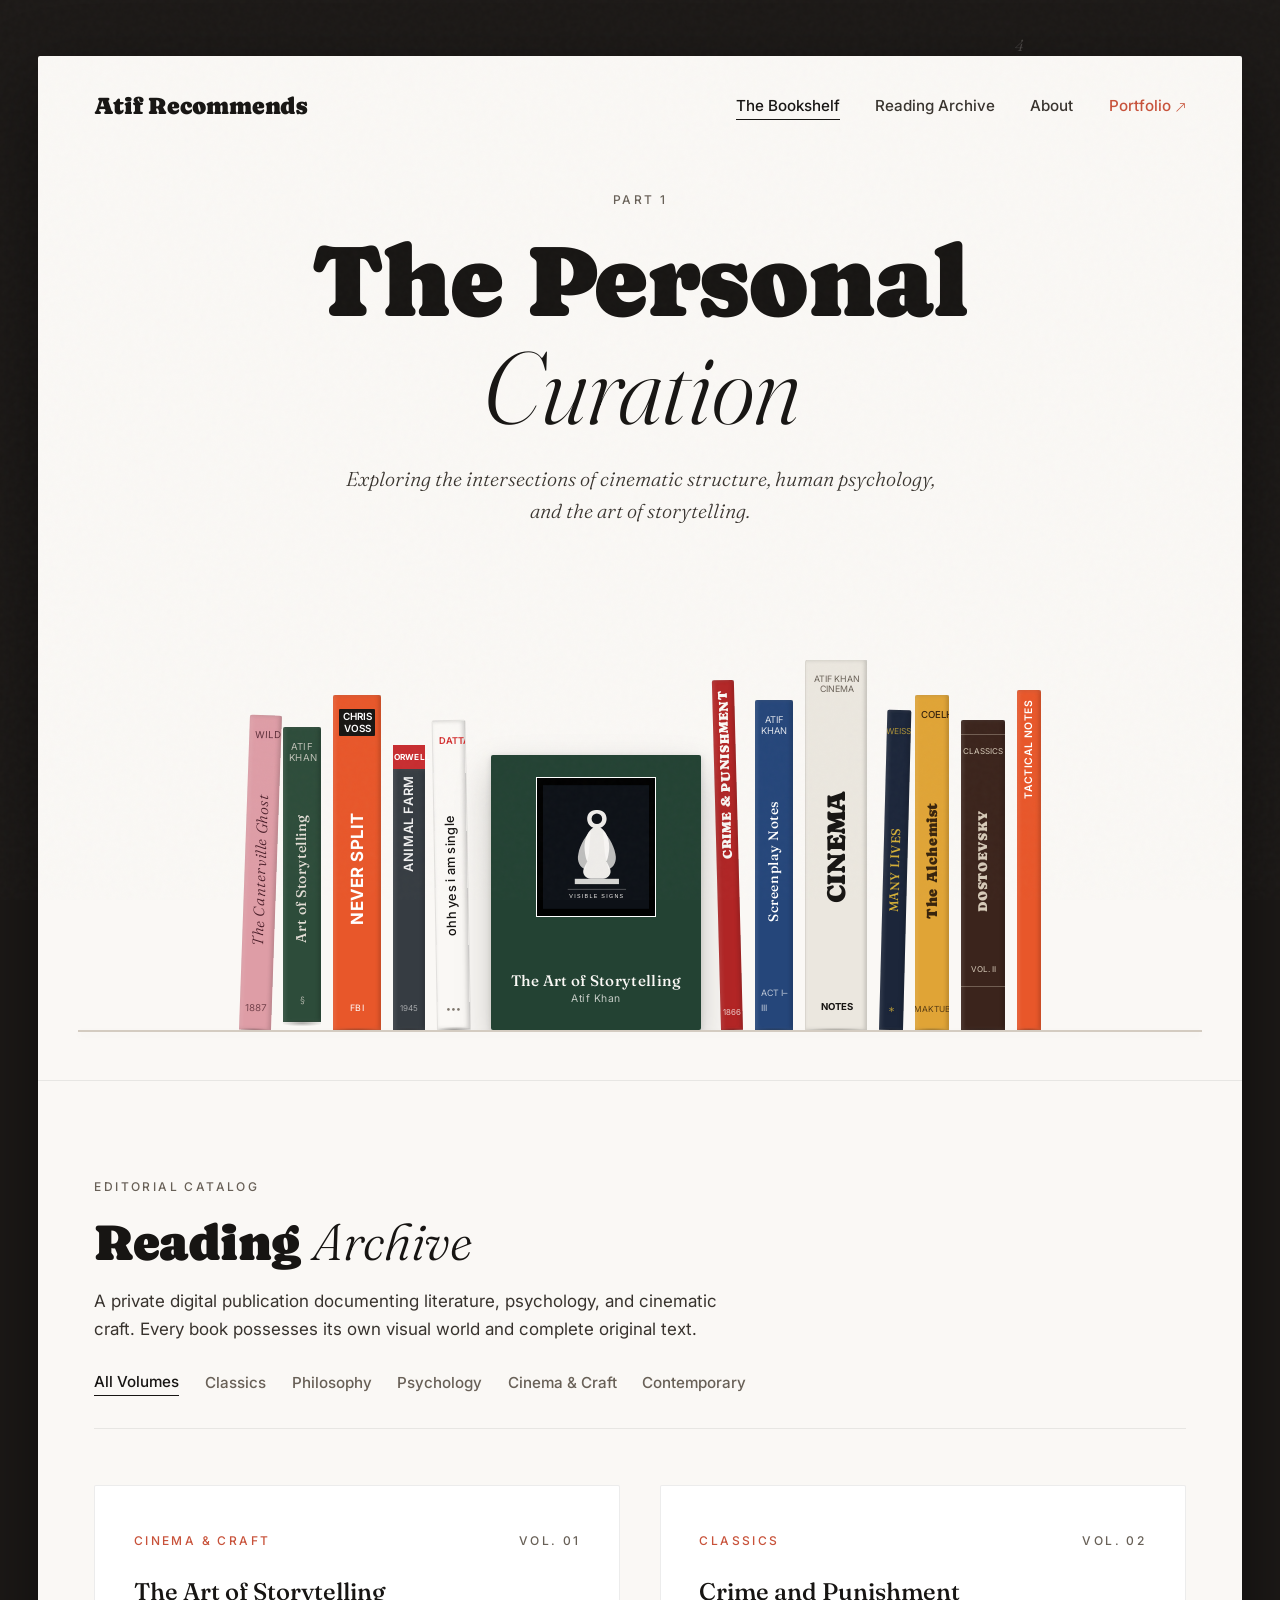
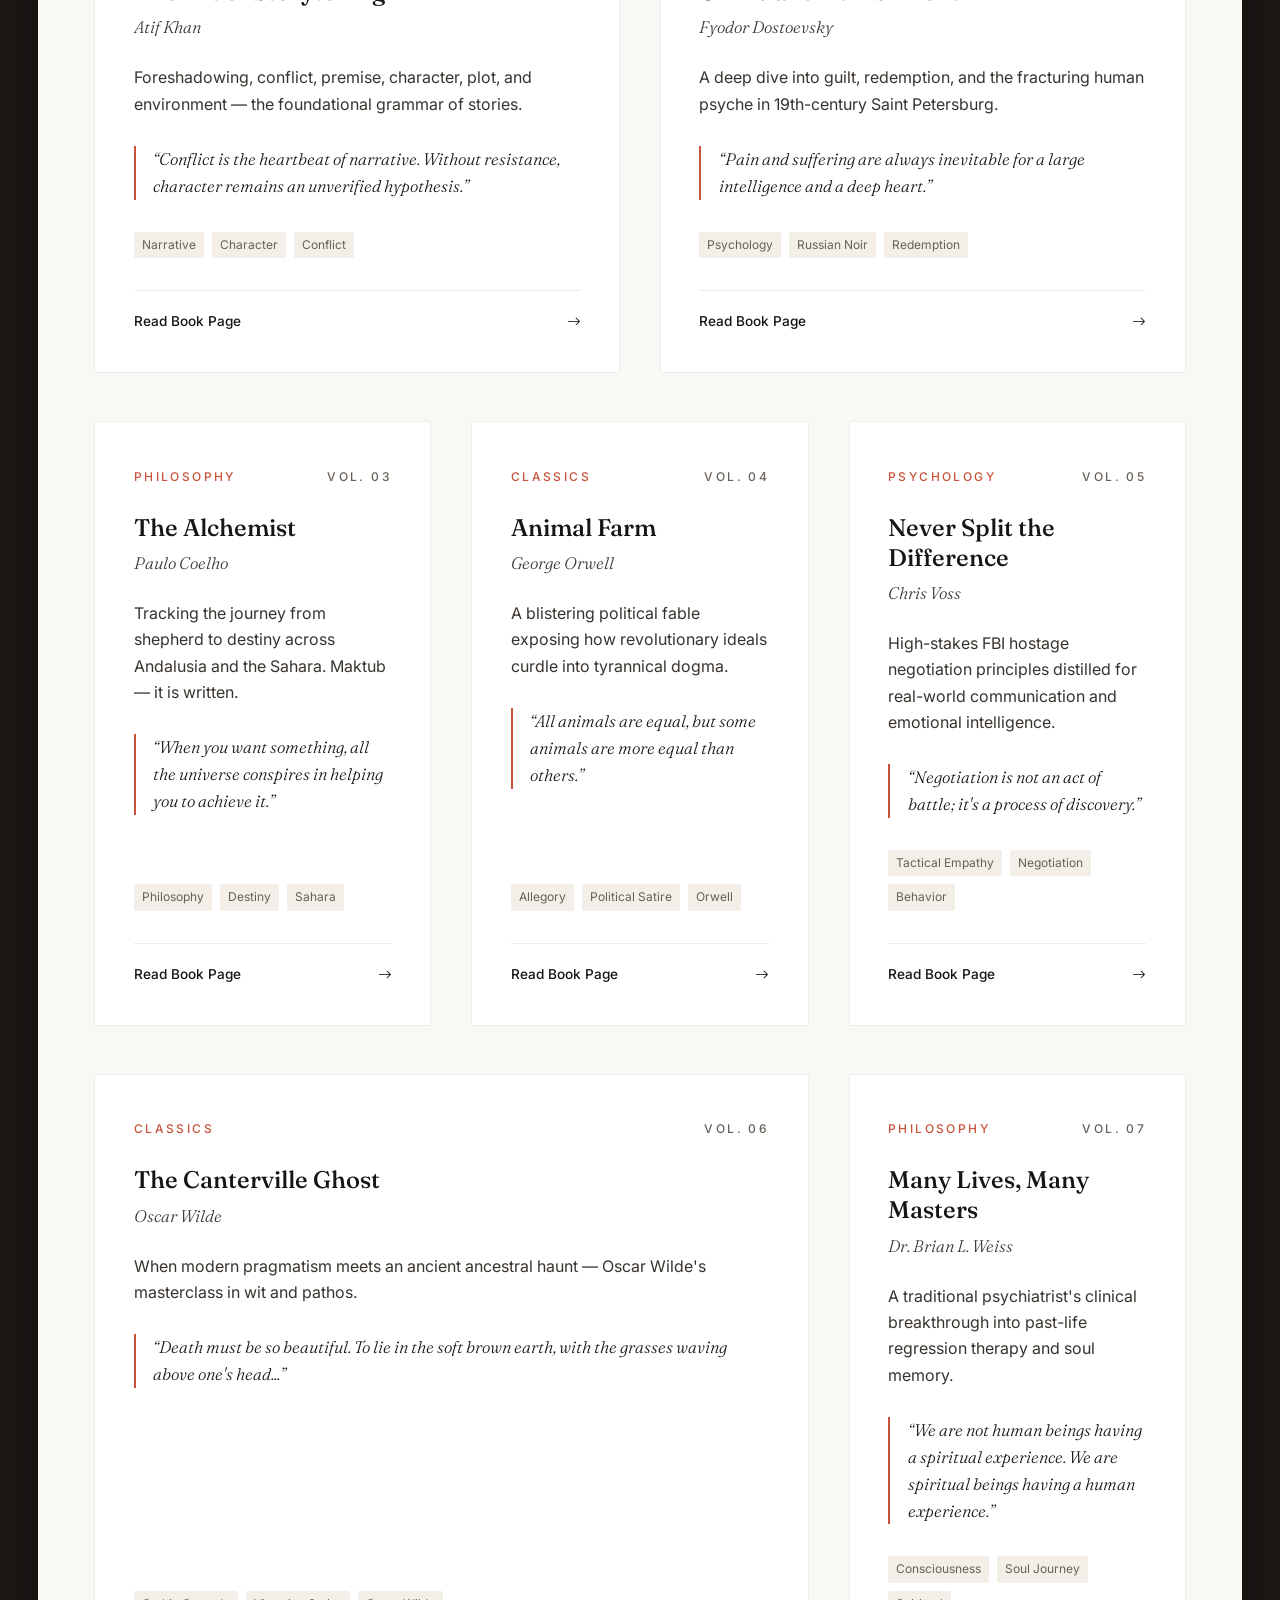
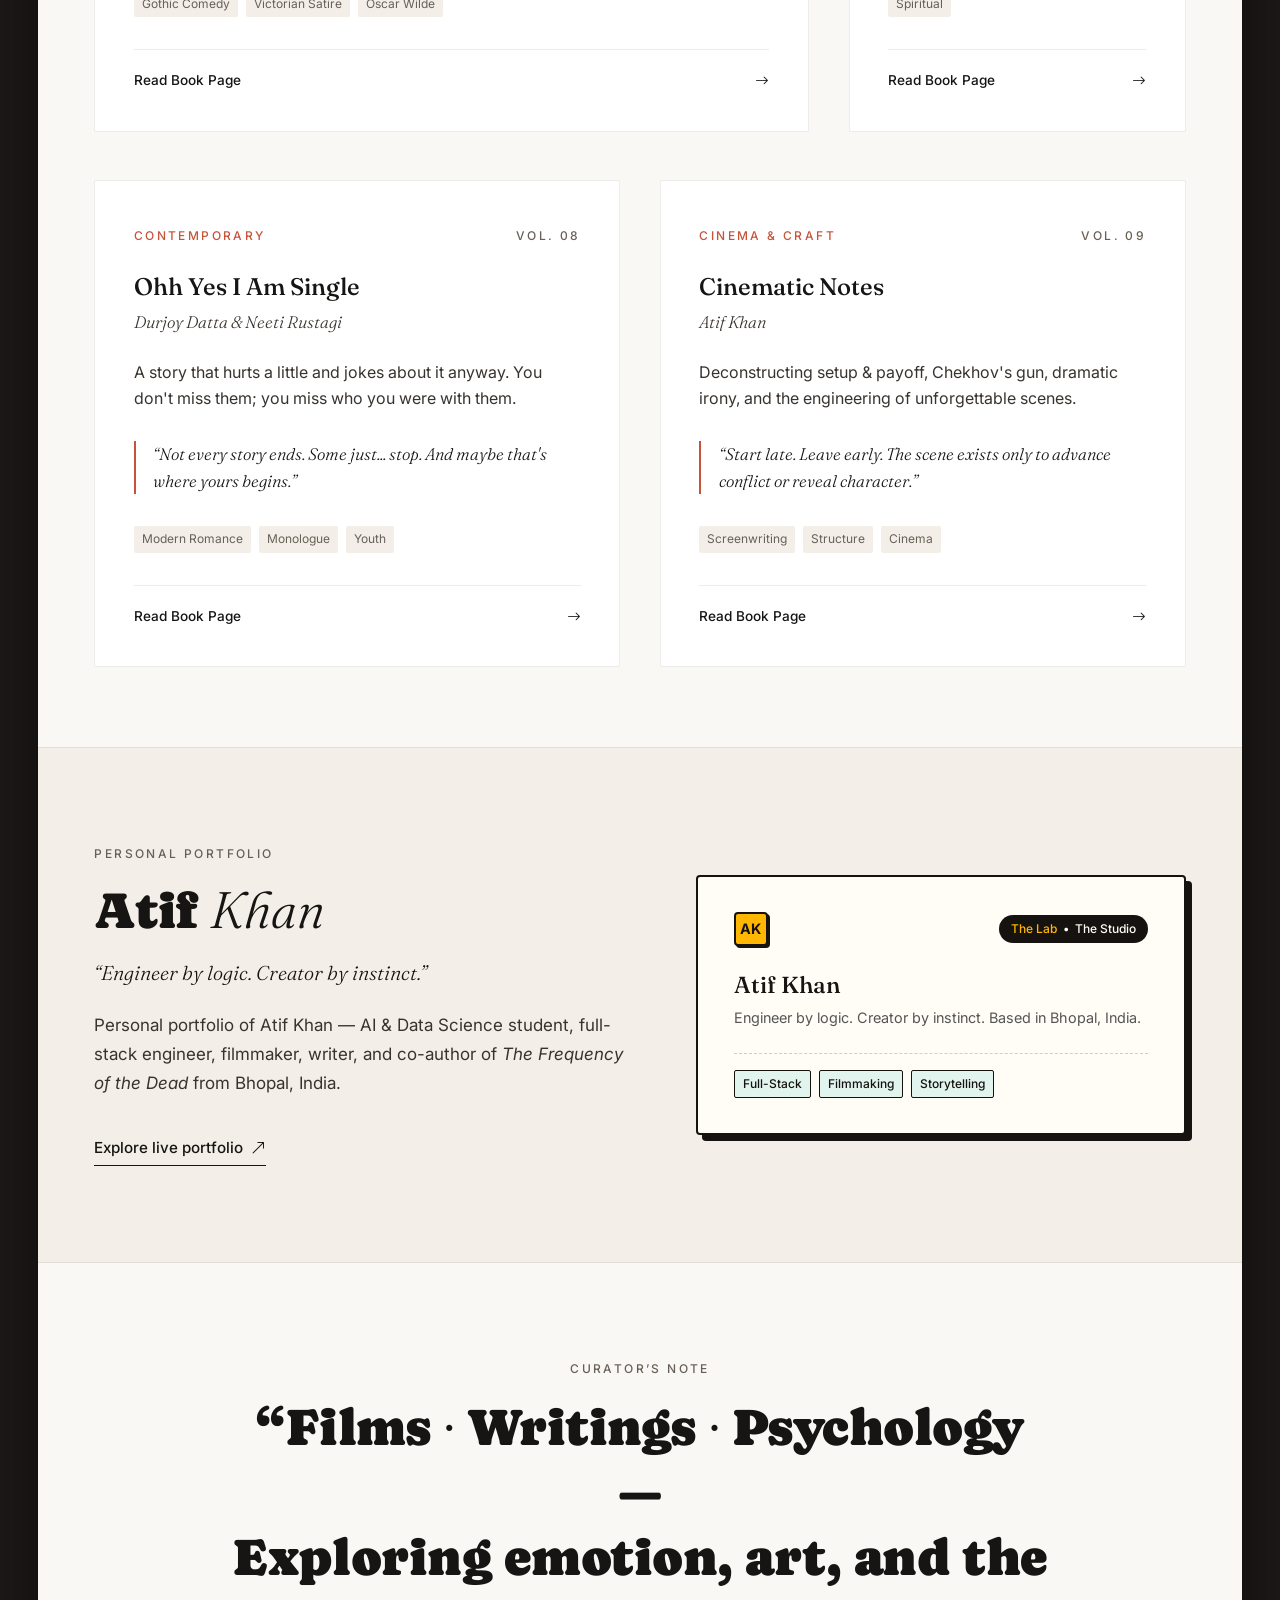
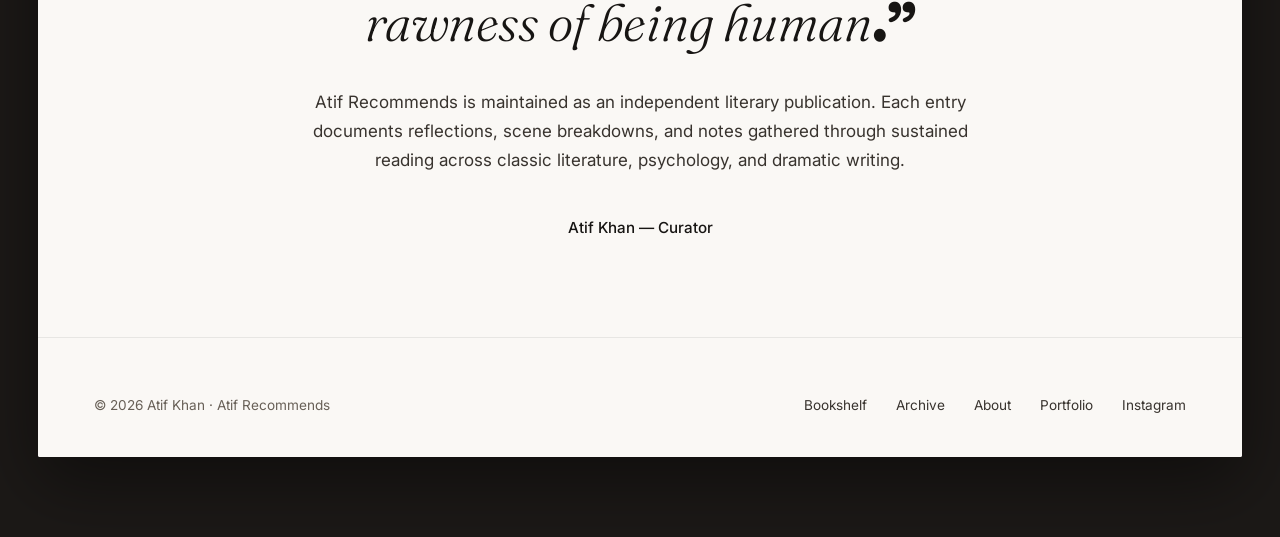
==== commit 77100334: "style: redesign typography with Caprasimo, Fraunces and Inter" ====
--- a/index.html
+++ b/index.html
@@ -5,6 +5,11 @@
   <meta name="viewport" content="width=device-width, initial-scale=1.0">
   <title>Atif Recommends — The Personal Curation</title>
   <meta name="description" content="A personal literary archive and digital library curated by Atif Khan. Exploring literature, psychology, philosophy, and cinema.">
+
+  <!-- Google Fonts: Strict 3-Font Hierarchy (display: swap) -->
+  <link rel="preconnect" href="https://fonts.googleapis.com">
+  <link rel="preconnect" href="https://fonts.gstatic.com" crossorigin>
+  <link href="https://fonts.googleapis.com/css2?family=Caprasimo&family=Fraunces:ital,opsz,wght@0,9..144,500;1,9..144,300&family=Inter:wght@400;500&display=swap" rel="stylesheet">
 
   <!-- Core CSS -->
   <link rel="stylesheet" href="assets/css/library-core.css">
@@ -50,7 +55,7 @@
     <!-- Headline Header (Reference JZA: "The Personal Curation") -->
     <header class="canvas-hero-header" id="bookshelf">
       <p class="canvas-eyebrow">Part 1</p>
-      <h1 class="canvas-headline">The Personal<br><span>Curation</span></h1>
+      <h1 class="canvas-headline">The Personal<br><em>Curation</em></h1>
       <p class="canvas-subline">Exploring the intersections of cinematic structure, human psychology, and the art of storytelling.</p>
     </header>
 
--- a/assets/css/library-core.css
+++ b/assets/css/library-core.css
@@ -1,38 +1,69 @@
 /* ==========================================================================
-   ATIF RECOMMENDS — V2 EDITORIAL DESIGN SYSTEM (RESET)
+   ATIF RECOMMENDS — TYPOGRAPHY SYSTEM REDESIGN
+   Strict 3-Font Hierarchy:
+   - Headlines: Caprasimo (weight 400)
+   - Accent words & subtitles: Fraunces (weight 300, italic) / Fraunces (500)
+   - Body, nav, buttons & labels: Inter (weights 400 & 500)
    ========================================================================== */
 
-/* Curated Typefaces: Classical literary serifs and quiet functional sans */
-@import url('https://fonts.googleapis.com/css2?family=Cormorant+Garamond:ital,wght@0,300;0,400;0,500;0,600;1,300;1,400;1,600&family=Playfair+Display:ital,wght@0,400;0,600;0,700;1,400;1,600&family=Lora:ital,wght@0,400;0,500;1,400;1,500&family=Crimson+Text:ital,wght@0,400;0,600;1,400&family=Inter:wght@300;400;500;600&family=Space+Grotesk:wght@400;500;700&display=swap');
+/* Load only the 3 fonts with font-display: swap */
+@import url('https://fonts.googleapis.com/css2?family=Caprasimo&family=Fraunces:ital,opsz,wght@0,9..144,500;1,9..144,300&family=Inter:wght@400;500&display=swap');
 @import url('https://cdn.jsdelivr.net/npm/bootstrap-icons@1.11.3/font/bootstrap-icons.css');
 
 :root {
-  /* Natural Editorial Palette (Reference: JZA "The Personal Curation") */
+  /* =========================================================================
+     TYPOGRAPHY CSS VARIABLES
+     ========================================================================= */
+  /* Maximum three font families */
+  --font-headline: 'Caprasimo', Georgia, serif;
+  --font-accent:   'Fraunces', Georgia, serif;
+  --font-body:     'Inter', -apple-system, BlinkMacSystemFont, 'Segoe UI', Roboto, sans-serif;
+
+  /* Font Sizes */
+  --font-size-h1:       clamp(3rem, 8vw, 6.5rem);
+  --font-size-h2:       clamp(2rem, 4vw, 3.25rem);
+  --font-size-h3:       1.5rem;
+  --font-size-logo:     1.5rem;
+  --font-size-subtitle: 1.25rem;
+  --font-size-body:     1.0625rem;
+  --font-size-nav:      0.95rem;
+  --font-size-label:    0.75rem;
+
+  /* Line Heights */
+  --lh-headline: 1.05;
+  --lh-section:  1.15;
+  --lh-subtitle: 1.6;
+  --lh-body:     1.7;
+
+  /* Letter Spacings */
+  --ls-headline: -0.01em;
+  --ls-label:    0.2em;
+
+  /* Line Length / Measures */
+  --measure-reading:  65ch;
+  --measure-subtitle: 38rem;
+
+  /* =========================================================================
+     COLOUR PALETTE (PRESERVED - UNCHANGED)
+     High contrast against the warm cream background
+     ========================================================================= */
   --page-bg:          #1C1917; /* Dark surrounding wall frame */
-  --canvas-bg:        #FAF8F5; /* Light, airy, natural cream main surface */
-  --canvas-surface:   #F3EFE8; /* Slightly deeper paper surface */
-  --canvas-card:      #FFFFFF; /* Crisp book card surface */
-  --ink-primary:      #171513; /* Primary deep reading ink */
-  --ink-secondary:    #4A443E; /* Refined secondary text */
-  --ink-muted:        #7D756C; /* Quiet captions & metadata */
-  --shelf-line:       #D3CBC0; /* Thin, minimal shelf horizon */
-  --accent-rust:      #C8523A; /* Editorial terracotta / rust */
+  --canvas-bg:        #FAF8F5; /* Warm light cream main surface */
+  --canvas-surface:   #F3EFE8; /* Secondary surface */
+  --canvas-card:      #FFFFFF; /* White card surface */
+  --ink-primary:      #171513; /* Primary deep reading ink (high contrast) */
+  --ink-secondary:    #38332E; /* Secondary text with strong legibility */
+  --ink-muted:        #686057; /* Labels and metadata */
+  --shelf-line:       #D3CBC0; /* Thin minimal shelf line */
+  --accent-rust:      #C8523A; /* Terracotta / rust */
   --accent-navy:      #21324B; /* Classical navy */
-  --accent-olive:     #344A3C; /* Subdued forest green */
   --border-quiet:     rgba(23, 21, 19, 0.08);
   --border-subtle:    rgba(23, 21, 19, 0.15);
 
-  /* Typography Stacks */
-  --font-serif:       'Cormorant Garamond', 'Playfair Display', Georgia, serif;
-  --font-headline:    'Cormorant Garamond', Georgia, serif;
-  --font-reading:     'Lora', 'Crimson Text', Georgia, serif;
-  --font-sans:        'Inter', -apple-system, BlinkMacSystemFont, sans-serif;
-  --font-display:     'Space Grotesk', 'Inter', sans-serif;
-
-  /* Natural motion */
   --ease-natural: cubic-bezier(0.2, 0.8, 0.2, 1);
 }
 
+/* Base Reset */
 *, *::before, *::after {
   margin: 0;
   padding: 0;
@@ -49,16 +80,17 @@
 }
 
 body {
-  font-family: var(--font-sans);
+  font-family: var(--font-body);
   font-weight: 400;
-  line-height: 1.65;
+  font-size: var(--font-size-body);
+  line-height: var(--lh-body);
   background-color: var(--page-bg);
   color: var(--ink-primary);
   min-height: 100vh;
   overflow-x: hidden;
 }
 
-/* Subtle archival paper grain */
+/* Paper grain overlay */
 body::before {
   content: "";
   position: fixed;
@@ -73,7 +105,7 @@
   text-decoration: none;
 }
 
-/* Outer Surrounding Wall Numbers (Reference JZA) */
+/* Surrounding frame ambient numerals */
 .ambient-numbers-layer {
   position: absolute;
   inset: 0;
@@ -84,8 +116,10 @@
 
 .ambient-num {
   position: absolute;
-  font-family: var(--font-serif);
-  font-size: 0.9rem;
+  font-family: var(--font-accent);
+  font-weight: 300;
+  font-style: italic;
+  font-size: 1rem;
   color: rgba(250, 248, 245, 0.22);
   user-select: none;
 }
@@ -112,23 +146,23 @@
 }
 
 /* ==========================================================================
-   QUIET EDITORIAL NAVIGATION (SECTION 02 & 04)
+   NAVIGATION TYPOGRAPHY
+   - Logo: Caprasimo 1.5rem
+   - Nav links: Inter 500, 0.95rem, thin underline on active
    ========================================================================== */
 .canvas-nav {
   display: flex;
   justify-content: space-between;
   align-items: center;
-  padding: 2.2rem 3.5rem 1rem;
-  font-family: var(--font-sans);
-  font-size: 0.82rem;
-  color: var(--ink-secondary);
+  padding: 2.2rem 3.5rem 1.2rem;
 }
 
 .canvas-brand {
-  font-family: var(--font-serif);
-  font-size: 1.15rem;
-  font-weight: 600;
-  letter-spacing: 0.02em;
+  font-family: var(--font-headline);
+  font-size: var(--font-size-logo);
+  font-weight: 400;
+  line-height: 1;
+  letter-spacing: -0.01em;
   color: var(--ink-primary);
   text-decoration: none;
 }
@@ -136,29 +170,30 @@
 .nav-links-quiet {
   display: flex;
   align-items: center;
-  gap: 2rem;
+  gap: 2.2rem;
   list-style: none;
 }
 
 .nav-links-quiet a {
+  font-family: var(--font-body);
+  font-size: var(--font-size-nav);
+  font-weight: 500;
   color: var(--ink-secondary);
-  font-weight: 400;
   position: relative;
   transition: color 0.2s ease;
-  padding-bottom: 2px;
+  padding-bottom: 4px;
+  text-decoration: none;
 }
 
 .nav-links-quiet a:hover {
   color: var(--ink-primary);
-  border-bottom: 1px solid var(--ink-primary);
 }
 
 .nav-links-quiet a.active {
   color: var(--ink-primary);
-  border-bottom: 1px solid var(--ink-primary);
-}
-
-/* Portfolio link in nav: clean plain text link (NO boxes or buttons!) */
+  border-bottom: 1.5px solid var(--ink-primary);
+}
+
 .portfolio-nav-link {
   color: var(--accent-rust) !important;
 }
@@ -167,61 +202,82 @@
   border-bottom-color: var(--accent-rust) !important;
 }
 
-/* Mobile Nav Button */
 .canvas-nav-toggle {
   display: none;
   background: none;
   border: none;
-  font-size: 1.25rem;
+  font-size: 1.35rem;
   color: var(--ink-primary);
   cursor: pointer;
 }
 
 /* ==========================================================================
-   HEADLINE TREATMENT (SECTION 02 & 04)
+   HEADLINES & SUBTITLES
+   - Hero Headline (h1): Caprasimo 400, clamp(3rem, 8vw, 6.5rem), line-height 1.05, letter-spacing -0.01em
+   - Headline <em>: Fraunces Italic 300
+   - Hero Subtitle: Fraunces Italic 300, 1.25rem, line-height 1.6, max-width 38rem, centered
+   - Labels (e.g. "PART 1"): Inter 500, 0.75rem, uppercase, letter-spacing 0.2em
    ========================================================================== */
 .canvas-hero-header {
   text-align: center;
-  padding: 3rem 2rem 2.5rem;
-  max-width: 820px;
+  padding: 3.2rem 2rem 2.8rem;
+  max-width: 900px;
   margin: 0 auto;
 }
 
-.canvas-eyebrow {
-  font-family: var(--font-sans);
-  font-size: 0.72rem;
-  letter-spacing: 0.06em;
+/* Small labels */
+.canvas-eyebrow,
+.library-section-tag,
+.portfolio-kicker,
+.about-eyebrow {
+  font-family: var(--font-body);
+  font-weight: 500;
+  font-size: var(--font-size-label);
+  letter-spacing: var(--ls-label);
+  text-transform: uppercase;
   color: var(--ink-muted);
-  text-transform: uppercase;
   margin-bottom: 1rem;
-}
-
-.canvas-headline {
+  display: block;
+}
+
+/* Main Hero Headline (h1) */
+h1, .canvas-headline {
   font-family: var(--font-headline);
-  font-size: clamp(3rem, 7.5vw, 6rem);
+  font-weight: 400;
+  font-size: var(--font-size-h1);
+  line-height: var(--lh-headline);
+  letter-spacing: var(--ls-headline);
+  color: var(--ink-primary);
+  margin-bottom: 1.25rem;
+}
+
+/* Key word wrapped in <em>: Fraunces Italic 300 */
+h1 em,
+.canvas-headline em,
+h2 em,
+.library-section-title em,
+.portfolio-creator-name em,
+.about-quote-headline em {
+  font-family: var(--font-accent);
   font-weight: 300;
-  line-height: 0.98;
-  letter-spacing: -0.02em;
-  color: var(--ink-primary);
-  margin-bottom: 1.2rem;
-}
-
-.canvas-headline span {
   font-style: italic;
+  letter-spacing: 0;
+}
+
+/* Hero Subtitle */
+.canvas-subline {
+  font-family: var(--font-accent);
   font-weight: 300;
-}
-
-.canvas-subline {
-  font-family: var(--font-reading);
-  font-size: 1.12rem;
-  line-height: 1.65;
+  font-style: italic;
+  font-size: var(--font-size-subtitle);
+  line-height: var(--lh-subtitle);
+  max-width: var(--measure-subtitle);
+  margin: 0 auto;
+  text-align: center;
   color: var(--ink-secondary);
-  font-style: italic;
-  max-width: 580px;
-  margin: 0 auto;
-}
-
-/* Universal Top Return Bar for individual book reading pages */
+}
+
+/* Universal Top Return Bar for individual book pages */
 .universal-reading-bar {
   position: fixed;
   top: 0;
@@ -236,7 +292,8 @@
   backdrop-filter: blur(12px);
   -webkit-backdrop-filter: blur(12px);
   border-bottom: 1px solid var(--border-quiet);
-  font-size: 0.82rem;
+  font-family: var(--font-body);
+  font-size: 0.85rem;
   color: var(--ink-secondary);
 }
 
@@ -263,11 +320,16 @@
   transition: width 0.1s linear;
 }
 
+/* Mobile Responsiveness */
 @media (max-width: 768px) {
   .canvas-nav {
     padding: 1.5rem 1.5rem 0.5rem;
   }
   
+  .canvas-brand {
+    font-size: 1.35rem;
+  }
+
   .editorial-canvas {
     width: 100%;
     margin: 0;
@@ -296,6 +358,10 @@
     display: block;
   }
 
+  .canvas-subline {
+    font-size: 1.125rem;
+  }
+
   .ambient-numbers-layer {
     display: none;
   }
--- a/assets/css/bookshelf-3d.css
+++ b/assets/css/bookshelf-3d.css
@@ -1,5 +1,5 @@
 /* ==========================================================================
-   ATIF RECOMMENDS — V2 BOOKSHELF ENGINE (REFERENCE: JZA "THE PERSONAL CURATION")
+   ATIF RECOMMENDS — BOOKSHELF ENGINE (3-FONT SYSTEM)
    ========================================================================== */
 
 .bookshelf-stage-wrapper {
@@ -78,7 +78,7 @@
   transition: opacity 0.3s ease, transform 0.3s ease;
 }
 
-/* Hover & Focus State: Subtle lift, softened shadow, NO glow */
+/* Hover & Focus State */
 .spine-book:hover,
 .spine-book:focus-visible {
   transform: translateY(-10px) !important;
@@ -133,7 +133,7 @@
 }
 
 /* ==========================================================================
-   INDIVIDUAL SPINES (Varying colours, widths, heights, types from real books)
+   INDIVIDUAL SPINES
    ========================================================================== */
 
 /* 1. Oscar Wilde — The Canterville Ghost (Dusty Rose, Leaning) */
@@ -146,16 +146,17 @@
 }
 
 .spine-canterville .spine-title {
-  font-family: var(--font-serif);
+  font-family: var(--font-accent);
   font-style: italic;
-  font-size: 0.88rem;
-  font-weight: 500;
+  font-weight: 300;
+  font-size: 0.95rem;
 }
 
 .spine-canterville .spine-author {
-  font-size: 0.55rem;
+  font-family: var(--font-body);
+  font-size: 0.6rem;
   letter-spacing: 0.05em;
-  opacity: 0.8;
+  opacity: 0.85;
 }
 
 /* 2. Art of Storytelling — Atif Khan (Muted Olive / Forest Green) */
@@ -167,15 +168,17 @@
 }
 
 .spine-storytelling .spine-title {
-  font-family: var(--font-reading);
-  font-size: 0.82rem;
-  font-weight: 400;
+  font-family: var(--font-accent);
+  font-weight: 500;
+  font-style: normal;
+  font-size: 0.88rem;
 }
 
 .spine-storytelling .spine-author {
-  font-size: 0.52rem;
+  font-family: var(--font-body);
+  font-size: 0.6rem;
   letter-spacing: 0.04em;
-  opacity: 0.75;
+  opacity: 0.8;
 }
 
 /* 3. Never Split the Difference — Chris Voss (Bold Orange, Large Sans Block) */
@@ -187,16 +190,16 @@
 }
 
 .spine-neversplit .spine-title {
-  font-family: var(--font-display);
-  font-size: 1.15rem;
+  font-family: var(--font-body);
+  font-size: 1.05rem;
   font-weight: 700;
   letter-spacing: 0.03em;
   text-transform: uppercase;
 }
 
 .spine-neversplit .spine-author {
-  font-family: var(--font-sans);
-  font-size: 0.6rem;
+  font-family: var(--font-body);
+  font-size: 0.62rem;
   font-weight: 600;
   padding: 2px 4px;
   background: #171513;
@@ -216,8 +219,8 @@
   width: 100%;
   padding: 5px 1px;
   background: #C82D30;
-  font-family: var(--font-sans);
-  font-size: 0.5rem;
+  font-family: var(--font-body);
+  font-size: 0.52rem;
   font-weight: 700;
   letter-spacing: 0.02em;
   color: #FFF;
@@ -225,8 +228,8 @@
 }
 
 .spine-animalfarm .spine-title {
-  font-family: var(--font-sans);
-  font-size: 0.78rem;
+  font-family: var(--font-body);
+  font-size: 0.8rem;
   font-weight: 600;
   letter-spacing: 0.05em;
   text-transform: uppercase;
@@ -243,19 +246,21 @@
 }
 
 .spine-single .spine-tag {
+  font-family: var(--font-body);
   color: #D32F2F;
-  font-size: 0.55rem;
+  font-size: 0.58rem;
   font-weight: 600;
 }
 
 .spine-single .spine-title {
-  font-family: var(--font-sans);
+  font-family: var(--font-body);
   font-size: 0.8rem;
   font-weight: 500;
   letter-spacing: 0.02em;
 }
 
 .spine-single .spine-author {
+  font-family: var(--font-body);
   font-size: 0.55rem;
   color: #7D756C;
 }
@@ -322,24 +327,26 @@
   width: 100%;
   height: 100%;
   object-fit: cover;
-  filter: contrast(120%) grayscale(30%);
-}
-
+}
+
+/* Featured Cover Title: Fraunces 500, not italic */
 .featured-cover-title {
-  font-family: var(--font-headline);
-  font-size: 0.92rem;
+  font-family: var(--font-accent);
+  font-size: 0.95rem;
   font-weight: 500;
+  font-style: normal;
   color: #FAF8F5;
   text-align: center;
-  letter-spacing: 0.04em;
+  letter-spacing: 0.02em;
   margin-top: 10px;
   line-height: 1.25;
 }
 
 .featured-cover-author {
-  font-family: var(--font-sans);
-  font-size: 0.62rem;
-  color: rgba(250, 248, 245, 0.65);
+  font-family: var(--font-body);
+  font-size: 0.65rem;
+  font-weight: 400;
+  color: rgba(250, 248, 245, 0.75);
   letter-spacing: 0.05em;
   text-align: center;
 }
@@ -358,9 +365,9 @@
 }
 
 .spine-crime .spine-title {
-  font-family: var(--font-serif);
-  font-size: 0.85rem;
-  font-weight: 600;
+  font-family: var(--font-headline);
+  font-size: 0.82rem;
+  font-weight: 400;
   letter-spacing: 0.06em;
 }
 
@@ -373,14 +380,16 @@
 }
 
 .spine-screenplay .spine-title {
-  font-family: var(--font-reading);
-  font-size: 0.82rem;
-  font-weight: 400;
+  font-family: var(--font-accent);
+  font-size: 0.85rem;
+  font-weight: 500;
+  font-style: normal;
 }
 
 .spine-screenplay .spine-author {
-  font-size: 0.52rem;
-  opacity: 0.8;
+  font-family: var(--font-body);
+  font-size: 0.58rem;
+  opacity: 0.85;
 }
 
 /* 9. Cinematic Architecture — Atif Khan (Massive White Monograph, like S,M,L,XL) */
@@ -393,18 +402,19 @@
 }
 
 .spine-cinematic .spine-top-meta {
-  font-size: 0.52rem;
+  font-family: var(--font-body);
+  font-size: 0.55rem;
   line-height: 1.2;
   text-align: center;
   color: #6A6258;
 }
 
 .spine-cinematic .spine-title {
-  font-family: var(--font-display);
-  font-size: 1.7rem;
-  font-weight: 900;
-  letter-spacing: -0.02em;
-  line-height: 0.9;
+  font-family: var(--font-headline);
+  font-size: 1.6rem;
+  font-weight: 400;
+  letter-spacing: -0.01em;
+  line-height: 0.95;
 }
 
 /* 10. Many Lives, Many Masters — Brian Weiss (Deep Midnight Navy) */
@@ -417,9 +427,10 @@
 }
 
 .spine-souls .spine-title {
-  font-family: var(--font-serif);
-  font-size: 0.75rem;
+  font-family: var(--font-accent);
+  font-size: 0.78rem;
   font-weight: 500;
+  font-style: normal;
 }
 
 /* 11. The Alchemist — Paulo Coelho (Warm Mustard Ochre) */
@@ -433,15 +444,16 @@
 .spine-alchemist .spine-title {
   font-family: var(--font-headline);
   font-size: 0.95rem;
-  font-weight: 600;
+  font-weight: 400;
 }
 
 .spine-alchemist .spine-author {
-  font-size: 0.55rem;
+  font-family: var(--font-body);
+  font-size: 0.6rem;
   font-weight: 500;
 }
 
-/* 12. Dostoevsky Russian Noir (Deep Chocolate Brown with Boxed Border) */
+/* 12. Dostoevsky Russian Classics (Deep Chocolate Brown with Boxed Border) */
 .spine-russian {
   width: 44px;
   height: 310px;
@@ -460,8 +472,9 @@
 }
 
 .spine-russian .spine-title {
-  font-family: var(--font-serif);
+  font-family: var(--font-headline);
   font-size: 0.82rem;
+  font-weight: 400;
   letter-spacing: 0.05em;
   writing-mode: vertical-rl;
   transform: rotate(180deg);
@@ -474,6 +487,12 @@
   height: 340px;
   background: #E8572A;
   color: #FFF;
+}
+
+.spine-endorange .text-vertical-rl {
+  font-family: var(--font-body);
+  font-size: 0.65rem;
+  font-weight: 600;
 }
 
 /* Responsive adjustment for Shelf */
--- a/assets/css/editorial-library.css
+++ b/assets/css/editorial-library.css
@@ -1,5 +1,5 @@
 /* ==========================================================================
-   ATIF RECOMMENDS — V2 EDITORIAL LIBRARY, ARCHIVE & PORTFOLIO
+   ATIF RECOMMENDS — EDITORIAL LIBRARY & PORTFOLIO TYPOGRAPHY
    ========================================================================== */
 
 /* Main Editorial Collection Section */
@@ -27,53 +27,62 @@
 }
 
 .library-header-text {
-  max-width: 600px;
-}
-
-.library-section-tag {
-  font-family: var(--font-sans);
-  font-size: 0.72rem;
-  letter-spacing: 0.05em;
-  color: var(--ink-muted);
-  text-transform: uppercase;
-  margin-bottom: 0.6rem;
-  display: block;
-}
-
-.library-section-title {
+  max-width: 650px;
+}
+
+/* Section Headings (h2): Caprasimo 400, clamp(2rem, 4vw, 3.25rem) */
+h2,
+.library-section-title,
+.portfolio-creator-name {
   font-family: var(--font-headline);
-  font-size: clamp(2.4rem, 5vw, 3.8rem);
+  font-weight: 400;
+  font-size: var(--font-size-h2);
+  line-height: var(--lh-section);
+  letter-spacing: var(--ls-headline);
+  color: var(--ink-primary);
+}
+
+.library-section-title em,
+.portfolio-creator-name em {
+  font-family: var(--font-accent);
   font-weight: 300;
-  line-height: 1.05;
-  color: var(--ink-primary);
-}
-
-.library-section-title em {
   font-style: italic;
-  font-weight: 300;
-}
-
-.library-section-description {
-  font-family: var(--font-reading);
-  font-size: 1.08rem;
-  line-height: 1.65;
+}
+
+/* Body / Description: Inter 400, 1rem to 1.0625rem, line-height 1.7, max line length 65ch */
+p,
+.library-section-description,
+.card-summary-text,
+.portfolio-body-desc,
+.about-narrative-prose {
+  font-family: var(--font-body);
+  font-weight: 400;
+  font-size: var(--font-size-body);
+  line-height: var(--lh-body);
   color: var(--ink-secondary);
-  margin-top: 0.8rem;
-}
-
-/* Category Filter Bar — Clean plain text with underline (NO BOXES) */
+}
+
+.library-section-description,
+.portfolio-body-desc,
+.about-narrative-prose {
+  max-width: var(--measure-reading);
+  margin-top: 0.85rem;
+}
+
+/* Category Filter Bar — Clean plain text with underline (Inter 500) */
 .library-filter-bar {
   display: flex;
   flex-wrap: wrap;
-  gap: 1.5rem;
+  gap: 1.6rem;
   align-items: center;
 }
 
 .filter-item-btn {
   background: none;
   border: none;
-  font-family: var(--font-sans);
-  font-size: 0.8rem;
+  font-family: var(--font-body);
+  font-size: var(--font-size-nav);
+  font-weight: 500;
   color: var(--ink-muted);
   cursor: pointer;
   padding: 4px 0;
@@ -92,7 +101,7 @@
 }
 
 /* ==========================================================================
-   ASYMMETRICAL EDITORIAL GRID (SECTION 07)
+   ASYMMETRICAL EDITORIAL GRID
    ========================================================================== */
 .editorial-grid-layout {
   display: grid;
@@ -125,13 +134,16 @@
 .col-span-8 { grid-column: span 8; }
 .col-span-12 { grid-column: span 12; }
 
-/* Card Elements */
+/* Small labels: Inter 500, 0.75rem, uppercase, letter-spacing 0.2em */
 .card-meta-row {
   display: flex;
   justify-content: space-between;
   align-items: center;
-  font-family: var(--font-sans);
-  font-size: 0.75rem;
+  font-family: var(--font-body);
+  font-weight: 500;
+  font-size: var(--font-size-label);
+  letter-spacing: var(--ls-label);
+  text-transform: uppercase;
   color: var(--ink-muted);
   margin-bottom: 1.6rem;
 }
@@ -141,11 +153,14 @@
   font-weight: 500;
 }
 
+/* Card and book titles (h3): Fraunces, weight 500, not italic */
+h3,
 .card-title {
-  font-family: var(--font-headline);
-  font-size: 2.2rem;
-  font-weight: 400;
-  line-height: 1.15;
+  font-family: var(--font-accent);
+  font-weight: 500;
+  font-style: normal;
+  font-size: var(--font-size-h3);
+  line-height: 1.25;
   color: var(--ink-primary);
   margin-bottom: 0.4rem;
   transition: color 0.2s ease;
@@ -155,31 +170,35 @@
   color: var(--accent-rust);
 }
 
+/* Author: Fraunces Italic 300 */
 .card-author-name {
-  font-family: var(--font-serif);
-  font-size: 1rem;
+  font-family: var(--font-accent);
+  font-weight: 300;
   font-style: italic;
+  font-size: 1.05rem;
   color: var(--ink-secondary);
   margin-bottom: 1.4rem;
   display: block;
 }
 
 .card-summary-text {
-  font-family: var(--font-reading);
-  font-size: 1.05rem;
-  line-height: 1.7;
+  font-family: var(--font-body);
+  font-size: 1rem;
+  line-height: 1.65;
   color: var(--ink-secondary);
   margin-bottom: 1.8rem;
   flex-grow: 1;
 }
 
+/* Quotation: Fraunces Italic 300 */
 .card-quote-snippet {
-  font-family: var(--font-reading);
+  font-family: var(--font-accent);
+  font-weight: 300;
   font-style: italic;
-  font-size: 1rem;
+  font-size: 1.05rem;
   line-height: 1.6;
   color: var(--ink-primary);
-  padding-left: 1rem;
+  padding-left: 1.1rem;
   border-left: 2px solid var(--accent-rust);
   margin-bottom: 2rem;
 }
@@ -192,7 +211,8 @@
 }
 
 .card-tag-item {
-  font-size: 0.72rem;
+  font-family: var(--font-body);
+  font-size: 0.75rem;
   color: var(--ink-muted);
   background: var(--canvas-surface);
   padding: 3px 8px;
@@ -200,8 +220,8 @@
 }
 
 .card-read-action {
-  font-family: var(--font-sans);
-  font-size: 0.78rem;
+  font-family: var(--font-body);
+  font-size: 0.85rem;
   font-weight: 500;
   color: var(--ink-primary);
   display: flex;
@@ -220,7 +240,7 @@
 }
 
 /* ==========================================================================
-   PERSONAL PORTFOLIO SECTION (SECTION 06)
+   PERSONAL PORTFOLIO SECTION
    ========================================================================== */
 .portfolio-feature-block {
   padding: 6rem 3.5rem;
@@ -239,53 +259,32 @@
 }
 
 .portfolio-intro-text {
-  max-width: 540px;
-}
-
-.portfolio-kicker {
-  font-family: var(--font-sans);
-  font-size: 0.75rem;
-  letter-spacing: 0.05em;
-  color: var(--accent-rust);
-  text-transform: uppercase;
-  margin-bottom: 0.8rem;
-  display: block;
-}
-
-.portfolio-creator-name {
-  font-family: var(--font-headline);
-  font-size: clamp(2.6rem, 5vw, 4rem);
+  max-width: 560px;
+}
+
+/* Subtitle / Quote: Fraunces Italic 300 */
+.portfolio-tagline-quote {
+  font-family: var(--font-accent);
   font-weight: 300;
-  line-height: 1.05;
-  color: var(--ink-primary);
-  margin-bottom: 1rem;
-}
-
-.portfolio-creator-name em {
   font-style: italic;
-}
-
-.portfolio-tagline-quote {
-  font-family: var(--font-reading);
-  font-style: italic;
-  font-size: 1.25rem;
-  line-height: 1.6;
-  color: var(--ink-primary);
+  font-size: var(--font-size-subtitle);
+  line-height: var(--lh-subtitle);
+  color: var(--ink-primary);
+  margin-top: 1rem;
   margin-bottom: 1.4rem;
 }
 
 .portfolio-body-desc {
-  font-family: var(--font-sans);
-  font-size: 0.95rem;
-  line-height: 1.75;
+  font-family: var(--font-body);
+  font-size: var(--font-size-body);
+  line-height: var(--lh-body);
   color: var(--ink-secondary);
   margin-bottom: 2.2rem;
 }
 
-/* Plain text link with quiet hover underline (NO BOX BUTTON) */
 .portfolio-direct-link {
-  font-family: var(--font-sans);
-  font-size: 0.9rem;
+  font-family: var(--font-body);
+  font-size: var(--font-size-nav);
   font-weight: 500;
   color: var(--ink-primary);
   display: inline-flex;
@@ -301,7 +300,7 @@
   border-bottom-color: var(--accent-rust);
 }
 
-/* Real UI Mockup Representation of Atif Khan's Live Portfolio */
+/* Real UI Mockup Preview */
 .portfolio-card-preview {
   background: #FFFDF6;
   border: 2px solid #16120F;
@@ -328,16 +327,17 @@
 }
 
 .ak-pill {
-  width: 32px;
-  height: 32px;
+  width: 34px;
+  height: 34px;
   background: #FFB703;
   border: 2px solid #16120F;
   border-radius: 4px;
   display: flex;
   align-items: center;
   justify-content: center;
-  font-weight: 800;
-  font-size: 0.85rem;
+  font-family: var(--font-body);
+  font-weight: 700;
+  font-size: 0.9rem;
   box-shadow: 2px 2px 0px #16120F;
 }
 
@@ -346,8 +346,9 @@
   color: #FFFDF6;
   padding: 4px 12px;
   border-radius: 20px;
-  font-size: 0.72rem;
-  font-weight: 600;
+  font-family: var(--font-body);
+  font-size: 0.75rem;
+  font-weight: 500;
   display: flex;
   gap: 6px;
 }
@@ -357,16 +358,17 @@
 }
 
 .preview-headline {
-  font-family: var(--font-sans);
-  font-size: 1.35rem;
-  font-weight: 800;
+  font-family: var(--font-accent);
+  font-size: 1.45rem;
+  font-weight: 500;
+  font-style: normal;
   line-height: 1.25;
-  margin-bottom: 0.6rem;
+  margin-bottom: 0.5rem;
 }
 
 .preview-tagline {
-  font-family: var(--font-sans);
-  font-size: 0.85rem;
+  font-family: var(--font-body);
+  font-size: 0.9rem;
   color: #555;
   line-height: 1.5;
   margin-bottom: 1.5rem;
@@ -381,16 +383,17 @@
 }
 
 .preview-tag {
-  font-size: 0.72rem;
+  font-family: var(--font-body);
+  font-size: 0.75rem;
   padding: 3px 8px;
   background: rgba(15, 181, 174, 0.12);
   border: 1px solid #16120F;
   border-radius: 2px;
-  font-weight: 600;
+  font-weight: 500;
 }
 
 /* ==========================================================================
-   ABOUT & CURATOR STATEMENT SECTION (SECTION 02 & 05)
+   ABOUT & CURATOR STATEMENT SECTION
    ========================================================================== */
 .curator-about-block {
   padding: 6rem 3.5rem;
@@ -403,42 +406,35 @@
   margin: 0 auto;
 }
 
-.about-eyebrow {
-  font-family: var(--font-sans);
-  font-size: 0.75rem;
-  letter-spacing: 0.05em;
-  color: var(--ink-muted);
-  text-transform: uppercase;
-  margin-bottom: 1.2rem;
-  display: block;
-}
-
 .about-quote-headline {
   font-family: var(--font-headline);
-  font-size: clamp(2.2rem, 4.5vw, 3.4rem);
+  font-size: clamp(2rem, 4.5vw, 3.25rem);
+  font-weight: 400;
+  line-height: 1.25;
+  letter-spacing: var(--ls-headline);
+  color: var(--ink-primary);
+  margin-bottom: 2rem;
+}
+
+.about-quote-headline em {
+  font-family: var(--font-accent);
   font-weight: 300;
-  line-height: 1.2;
-  color: var(--ink-primary);
-  margin-bottom: 2rem;
-}
-
-.about-quote-headline em {
   font-style: italic;
-  font-weight: 300;
 }
 
 .about-narrative-prose {
-  font-family: var(--font-reading);
-  font-size: 1.15rem;
-  line-height: 1.8;
+  font-family: var(--font-body);
+  font-weight: 400;
+  font-size: var(--font-size-body);
+  line-height: var(--lh-body);
   color: var(--ink-secondary);
-  max-width: 680px;
+  max-width: var(--measure-reading);
   margin: 0 auto 2.5rem;
 }
 
 .curator-credits {
-  font-family: var(--font-sans);
-  font-size: 0.82rem;
+  font-family: var(--font-body);
+  font-size: var(--font-size-nav);
   color: var(--ink-primary);
   font-weight: 500;
 }
@@ -453,7 +449,8 @@
   display: flex;
   justify-content: space-between;
   align-items: center;
-  font-size: 0.8rem;
+  font-family: var(--font-body);
+  font-size: 0.85rem;
   color: var(--ink-muted);
 }
 
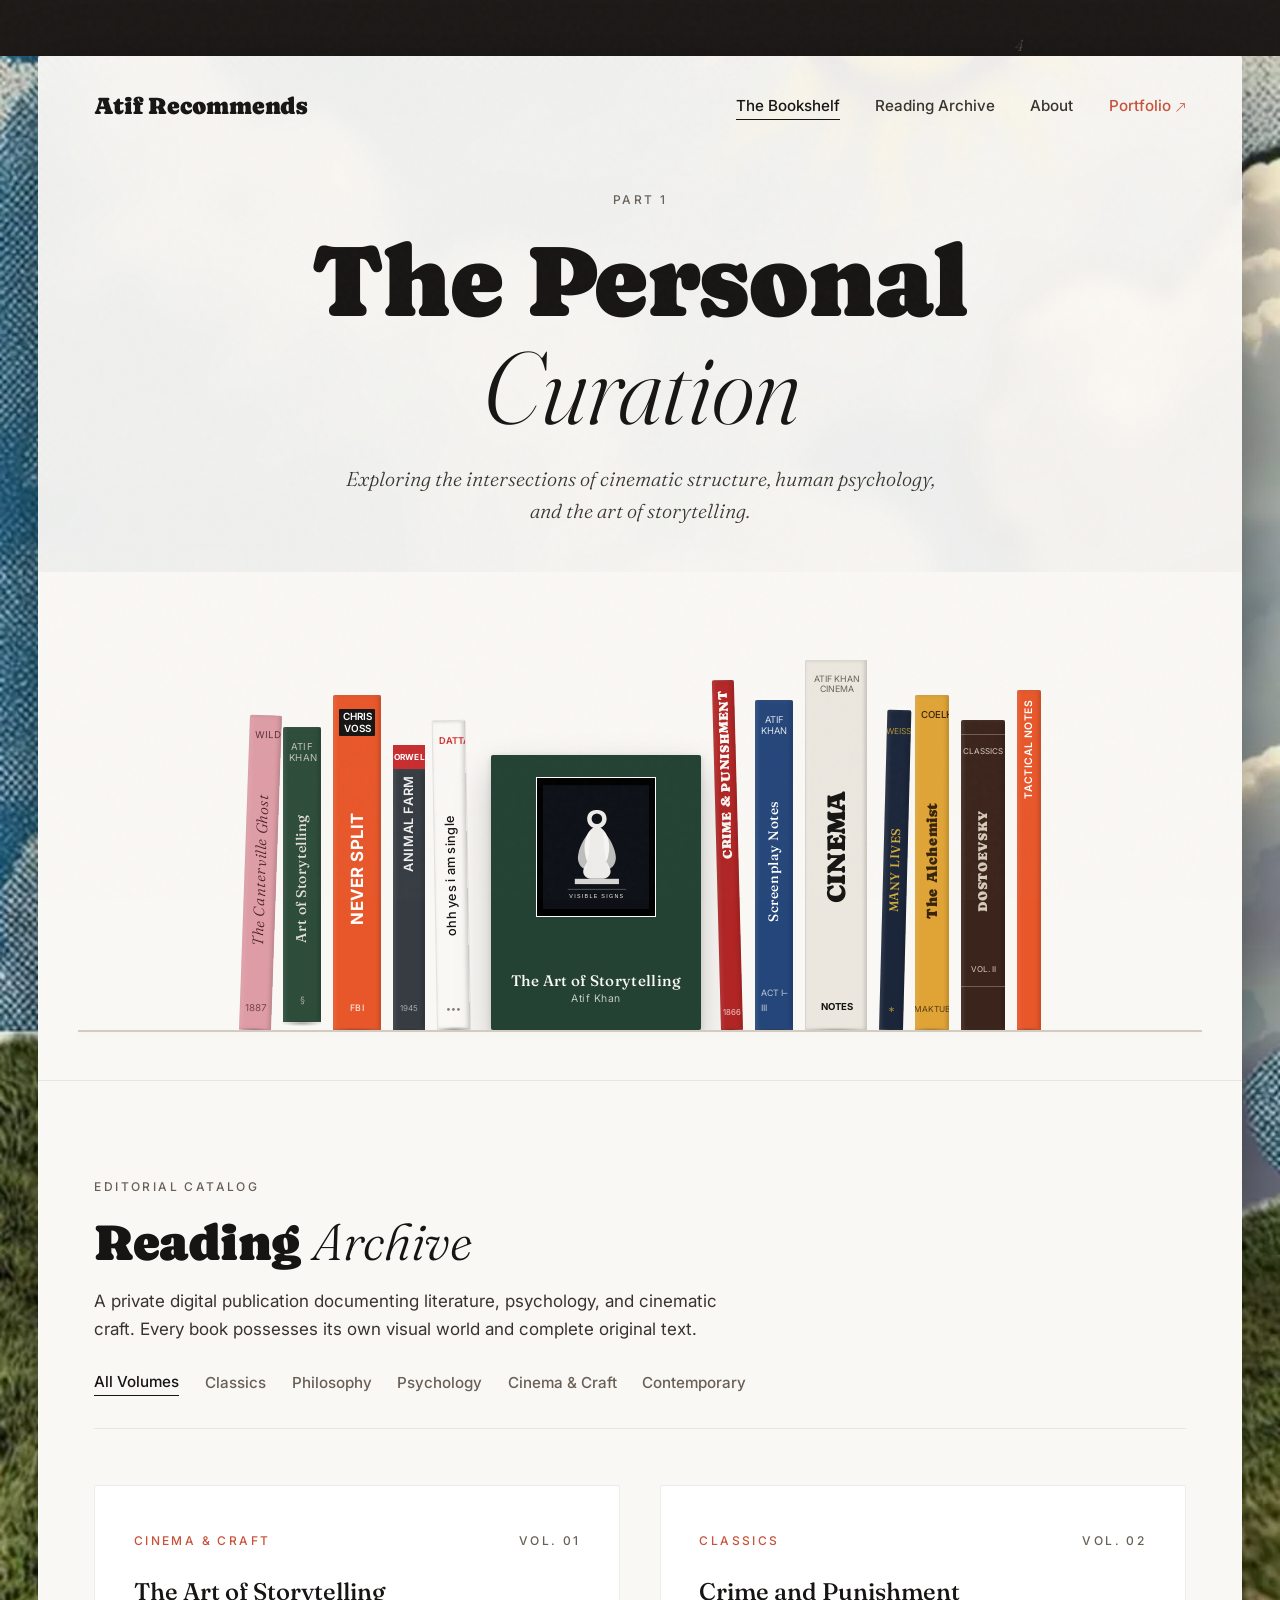
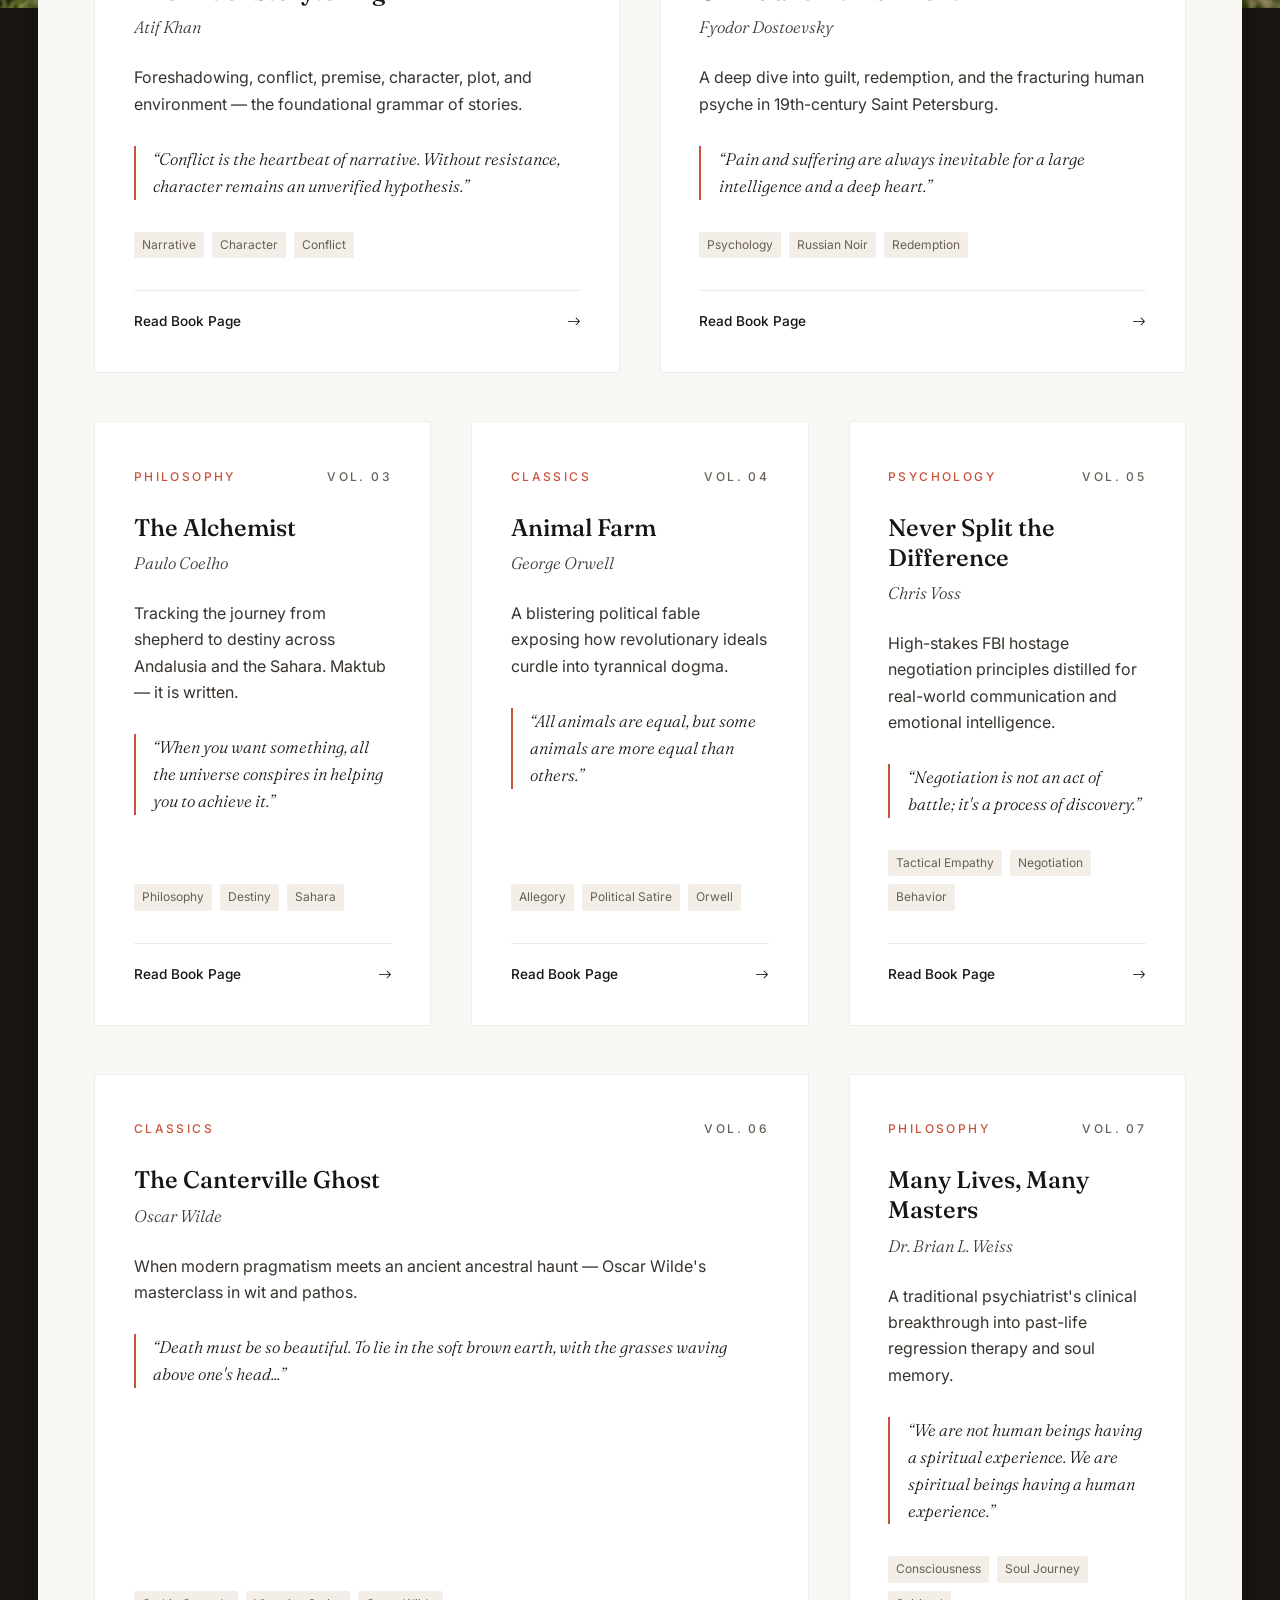
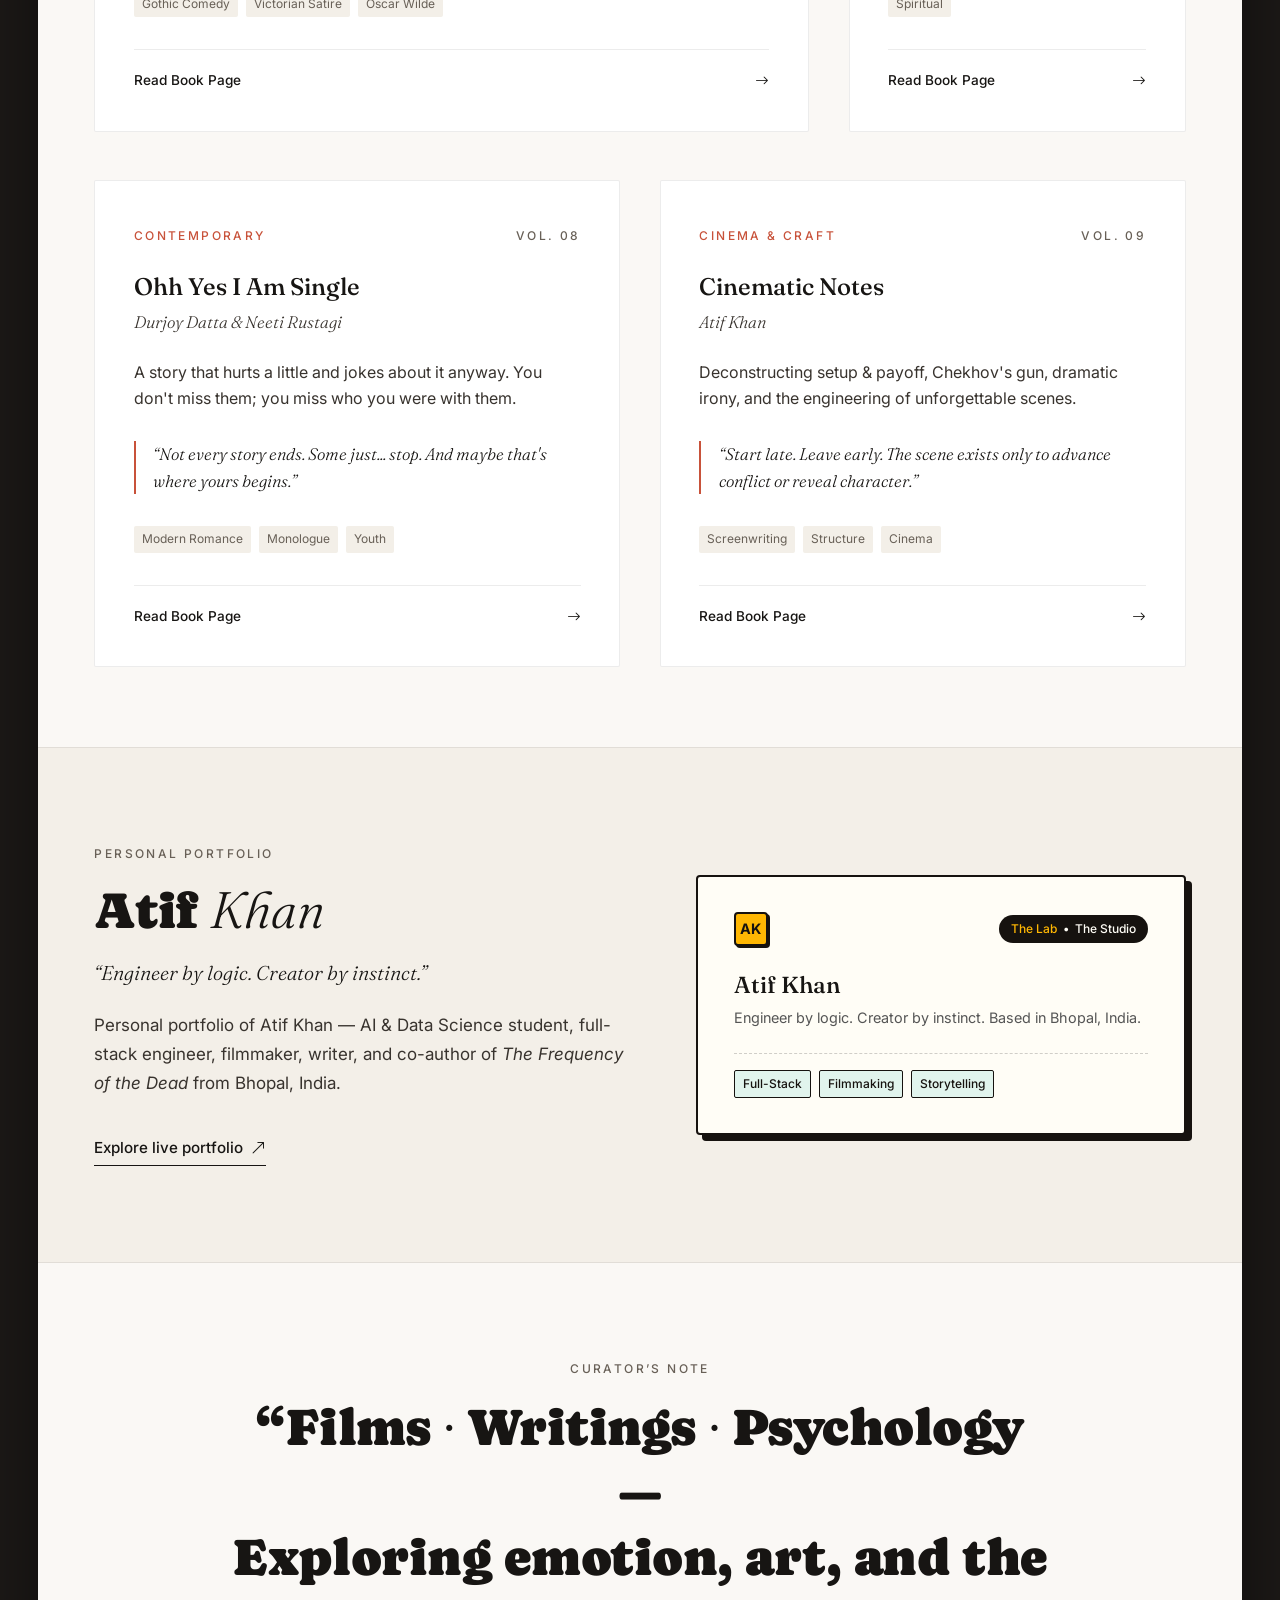
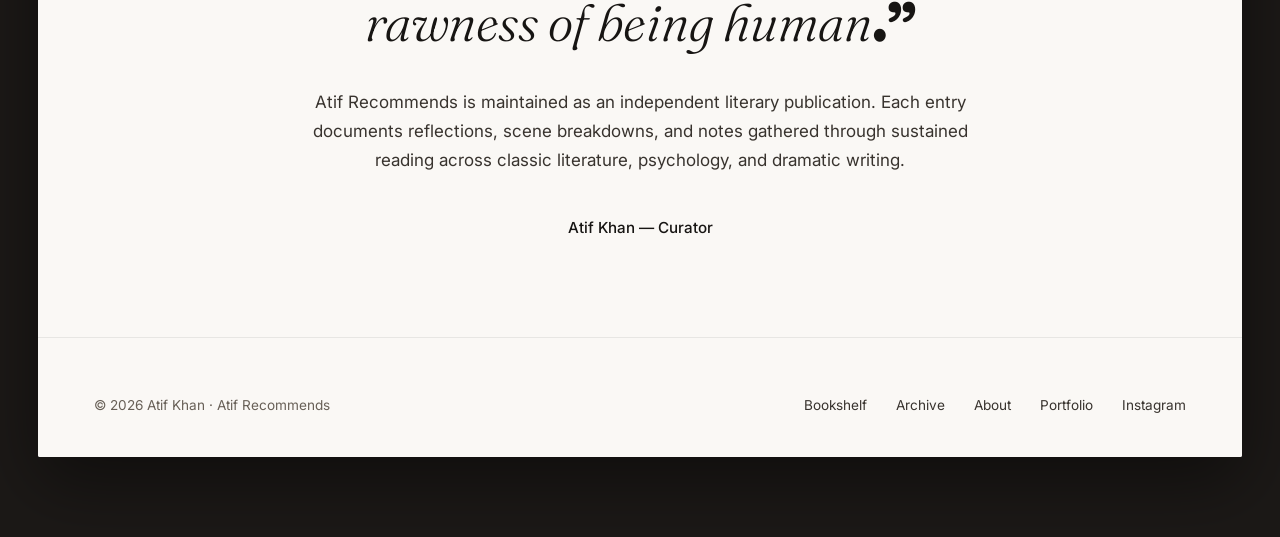
==== commit 3b748a4d: "feat: add section background images and 94% opacity translucent cream canvas" ====
--- a/index.html
+++ b/index.html
@@ -16,7 +16,7 @@
   <link rel="stylesheet" href="assets/css/bookshelf-3d.css">
   <link rel="stylesheet" href="assets/css/editorial-library.css">
 </head>
-<body>
+<body class="bg-home page-home">
 
   <!-- Ambient Wall Floating Reference Numbers (Reference: JZA) -->
   <div class="ambient-numbers-layer" aria-hidden="true">
@@ -53,14 +53,14 @@
     </nav>
 
     <!-- Headline Header (Reference JZA: "The Personal Curation") -->
-    <header class="canvas-hero-header" id="bookshelf">
+    <header class="canvas-hero-header" id="home">
       <p class="canvas-eyebrow">Part 1</p>
       <h1 class="canvas-headline">The Personal<br><em>Curation</em></h1>
       <p class="canvas-subline">Exploring the intersections of cinematic structure, human psychology, and the art of storytelling.</p>
     </header>
 
     <!-- THE BOOKSHELF STAGE (REFERENCE JZA: ECLECTIC BOOKS + CENTRAL FEATURED COVER) -->
-    <section class="bookshelf-stage-wrapper">
+    <section class="bookshelf-stage-wrapper" id="bookshelf">
       <div class="shelf-scroll-track" tabindex="0" aria-label="Interactive digital bookshelf">
         <div class="shelf-books-ensemble" id="shelfBooksRow">
           
--- a/assets/css/library-core.css
+++ b/assets/css/library-core.css
@@ -84,10 +84,47 @@
   font-weight: 400;
   font-size: var(--font-size-body);
   line-height: var(--lh-body);
-  background-color: var(--page-bg);
+  background-color: var(--page-bg); /* Dark fallback color while image loads */
   color: var(--ink-primary);
   min-height: 100vh;
   overflow-x: hidden;
+  background-size: cover;
+  background-position: center center;
+  background-repeat: no-repeat;
+  transition: background-image 0.5s ease-in-out;
+}
+
+/* Background image attachment fixed only on screens 900px and wider */
+@media (min-width: 900px) {
+  body {
+    background-attachment: fixed;
+  }
+}
+
+/* Background Classes per Page / Section */
+body.bg-home,
+body.page-home {
+  background-image: url('../bg/sky-sun.webp');
+}
+
+body.bg-bookshelf,
+body.page-bookshelf {
+  background-image: url('../bg/checker.webp');
+}
+
+body.bg-archive,
+body.page-archive {
+  background-image: url('../bg/swirl.webp');
+}
+
+body.bg-about,
+body.page-about {
+  background-image: url('../bg/halftone.webp');
+}
+
+body.bg-portfolio,
+body.page-portfolio {
+  background-image: url('../bg/sky-cat.webp');
 }
 
 /* Paper grain overlay */
@@ -139,7 +176,9 @@
   width: 94%;
   max-width: 1340px;
   margin: 3.5rem auto 5rem;
-  background-color: var(--canvas-bg);
+  background-color: rgba(250, 248, 245, 0.94); /* Warm cream at 94% opacity */
+  -webkit-backdrop-filter: blur(12px);
+  backdrop-filter: blur(12px);
   box-shadow: 0 25px 70px rgba(0, 0, 0, 0.45);
   border-radius: 2px;
   overflow: hidden;
